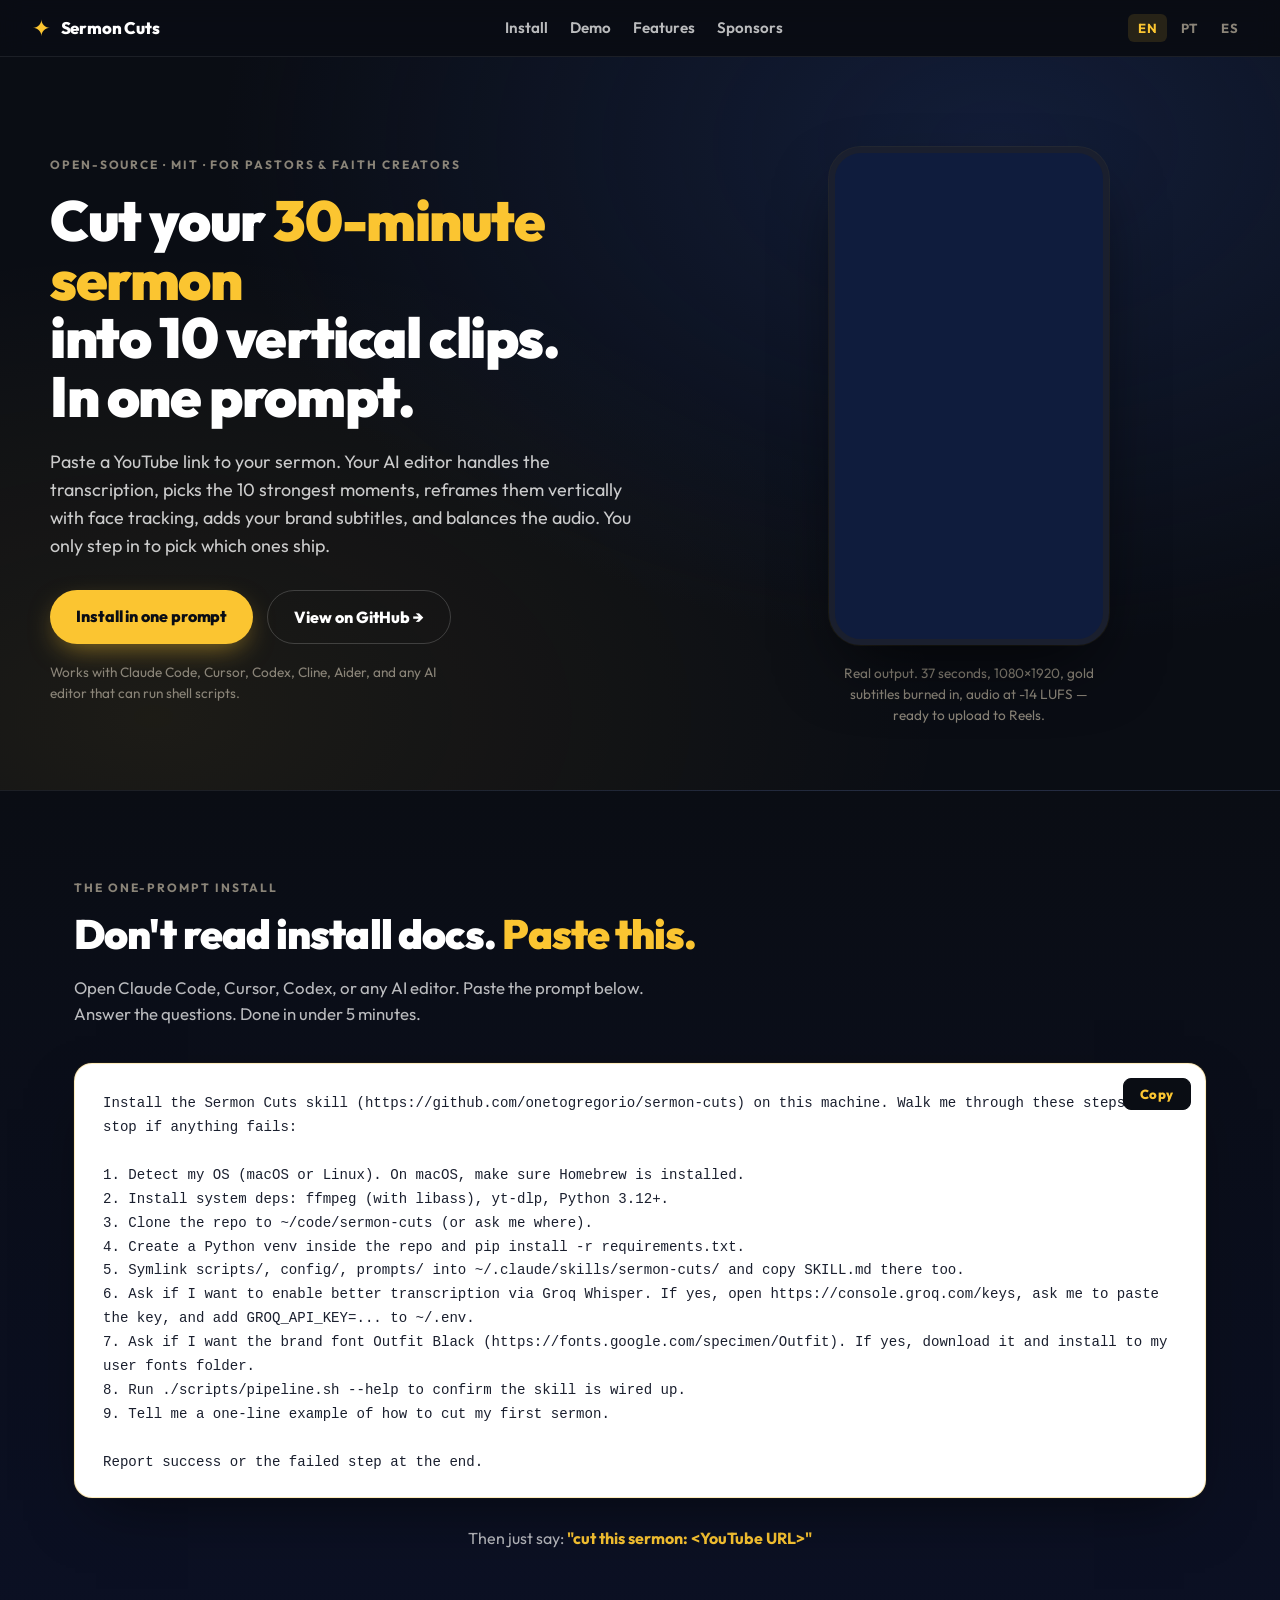
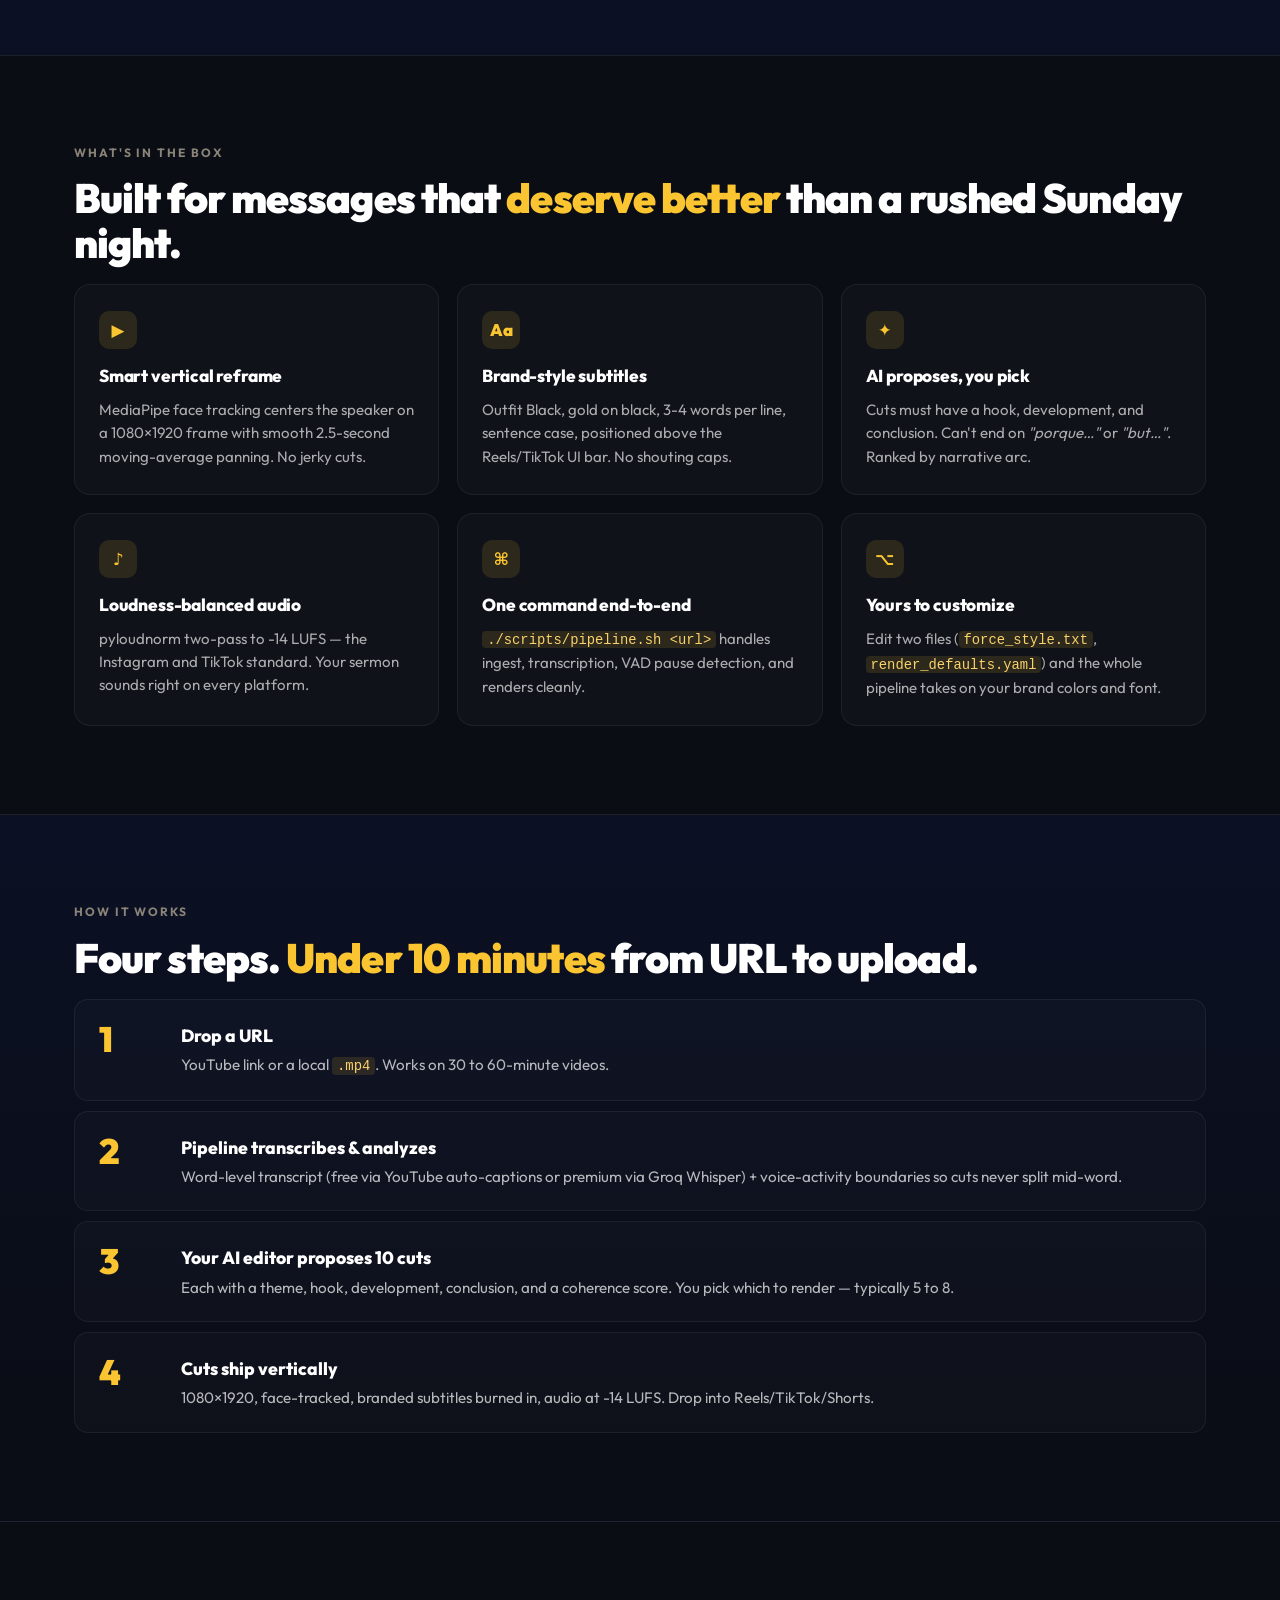
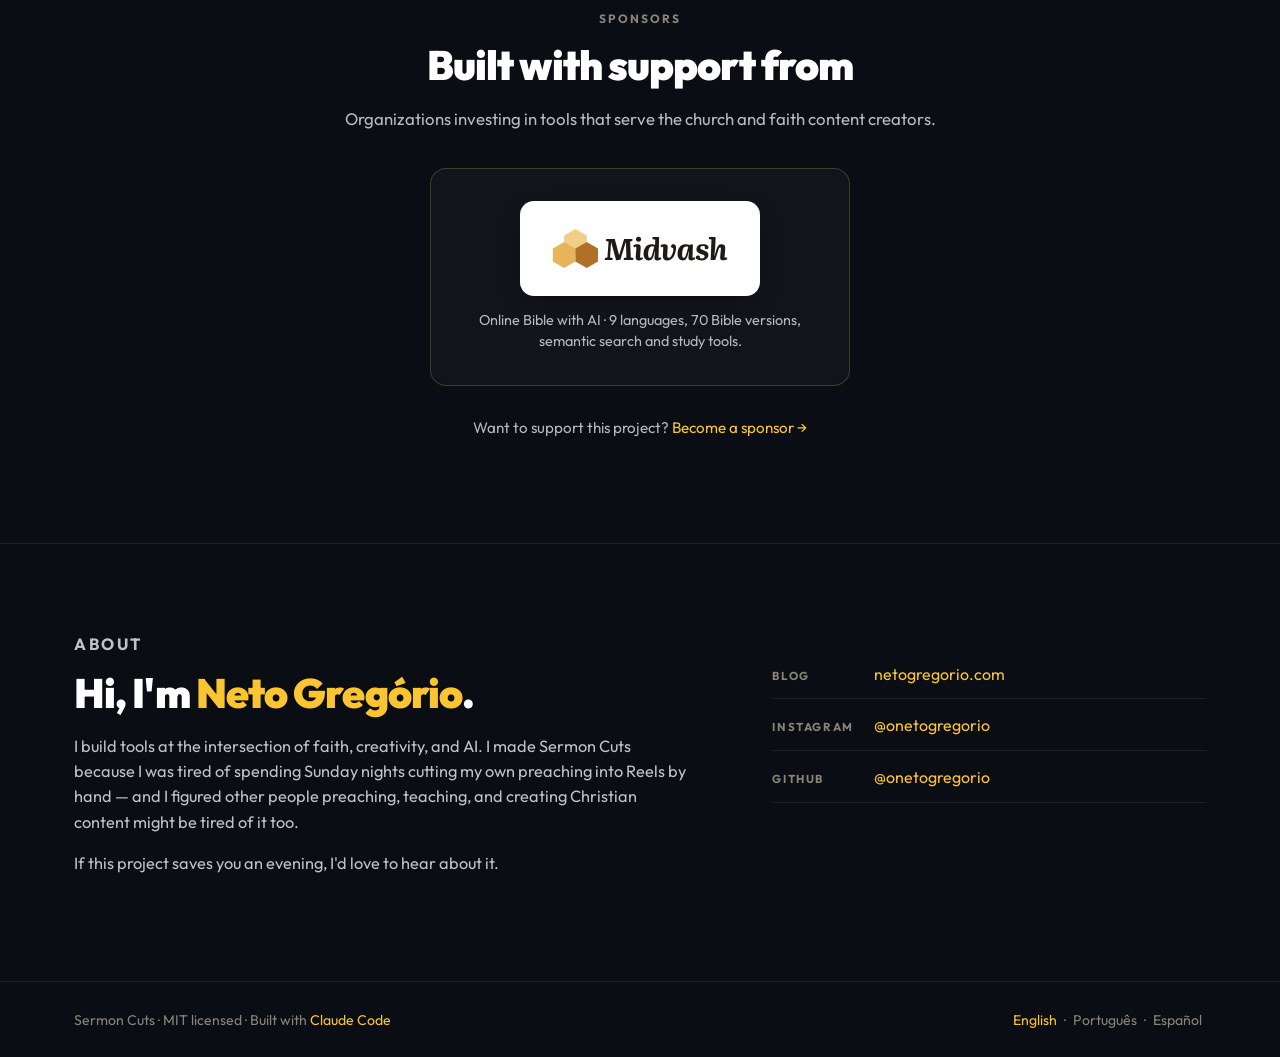
==== site/index.html @ 1bb6bf43 "style(landing): remove GitHub button from header, white prompt card - Drop the ★ GitHub pill from th" ====
<!doctype html>
<html lang="en">
<head>
  <meta charset="utf-8" />
  <meta name="viewport" content="width=device-width, initial-scale=1" />
  <title>Sermon Cuts — turn long preaching videos into vertical clips, automatically</title>
  <meta name="description" content="Open-source AI skill for Claude Code, Cursor, and other AI editors. Paste a sermon URL, get publish-ready vertical clips with face tracking, branded subtitles, and balanced audio." />
  <meta property="og:title" content="Sermon Cuts" />
  <meta property="og:description" content="Turn long sermons into vertical Reels/Shorts/TikToks in minutes. Open-source. Built for pastors and faith content creators." />
  <meta property="og:type" content="website" />
  <meta property="og:url" content="https://onetogregorio.github.io/sermon-cuts/" />
  <link rel="preconnect" href="https://fonts.googleapis.com" />
  <link rel="preconnect" href="https://fonts.gstatic.com" crossorigin />
  <link href="https://fonts.googleapis.com/css2?family=Outfit:wght@400;600;800;900&display=swap" rel="stylesheet" />
  <link rel="stylesheet" href="./style.css" />
</head>
<body>
  <header class="site-header">
    <a href="./" class="logo">
      <span class="logo-mark">✦</span>
      <span class="logo-text">Sermon Cuts</span>
    </a>
    <nav class="nav">
      <a href="#install">Install</a>
      <a href="#demo">Demo</a>
      <a href="#features">Features</a>
      <a href="#sponsors">Sponsors</a>
    </nav>
    <div class="lang-switch">
      <a href="./" class="active">EN</a>
      <a href="./pt/">PT</a>
      <a href="./es/">ES</a>
    </div>
  </header>

  <main>
    <section class="hero">
      <div class="hero-grid">
        <div class="hero-copy">
          <p class="kicker">Open-source · MIT · For pastors &amp; faith creators</p>
          <h1>
            Cut your <span class="gold">30-minute sermon</span><br />
            into 10 vertical clips.<br />
            In one prompt.
          </h1>
          <p class="lede">
            Paste a YouTube link to your sermon. Your AI editor handles the
            transcription, picks the 10 strongest moments, reframes them
            vertically with face tracking, adds your brand subtitles, and
            balances the audio. You only step in to pick which ones ship.
          </p>
          <div class="cta-row">
            <a href="#install" class="btn btn-primary">Install in one prompt</a>
            <a href="https://github.com/onetogregorio/sermon-cuts" class="btn btn-ghost">View on GitHub →</a>
          </div>
          <p class="micro">
            Works with Claude Code, Cursor, Codex, Cline, Aider, and any AI
            editor that can run shell scripts.
          </p>
        </div>
        <div class="hero-demo">
          <div class="phone-frame">
            <video autoplay muted loop playsinline preload="metadata" poster="">
              <source src="./assets/demo.mp4" type="video/mp4" />
            </video>
          </div>
          <p class="demo-caption">
            Real output. 37 seconds, 1080×1920, gold subtitles burned in,
            audio at -14 LUFS — ready to upload to Reels.
          </p>
        </div>
      </div>
    </section>

    <section id="install" class="install">
      <div class="container">
        <p class="kicker">The one-prompt install</p>
        <h2>Don't read install docs. <span class="gold">Paste this.</span></h2>
        <p class="section-lede">
          Open Claude Code, Cursor, Codex, or any AI editor. Paste the prompt
          below. Answer the questions. Done in under 5 minutes.
        </p>
        <div class="code-card">
          <button class="copy-btn" data-copy="install-prompt">Copy</button>
          <pre id="install-prompt">Install the Sermon Cuts skill (https://github.com/onetogregorio/sermon-cuts) on this machine. Walk me through these steps and stop if anything fails:

1. Detect my OS (macOS or Linux). On macOS, make sure Homebrew is installed.
2. Install system deps: ffmpeg (with libass), yt-dlp, Python 3.12+.
3. Clone the repo to ~/code/sermon-cuts (or ask me where).
4. Create a Python venv inside the repo and pip install -r requirements.txt.
5. Symlink scripts/, config/, prompts/ into ~/.claude/skills/sermon-cuts/ and copy SKILL.md there too.
6. Ask if I want to enable better transcription via Groq Whisper. If yes, open https://console.groq.com/keys, ask me to paste the key, and add GROQ_API_KEY=... to ~/.env.
7. Ask if I want the brand font Outfit Black (https://fonts.google.com/specimen/Outfit). If yes, download it and install to my user fonts folder.
8. Run ./scripts/pipeline.sh --help to confirm the skill is wired up.
9. Tell me a one-line example of how to cut my first sermon.

Report success or the failed step at the end.</pre>
        </div>
        <p class="after-prompt">
          Then just say: <em>"cut this sermon: &lt;YouTube URL&gt;"</em>
        </p>
      </div>
    </section>

    <section id="features" class="features">
      <div class="container">
        <p class="kicker">What's in the box</p>
        <h2>Built for messages that <span class="gold">deserve better</span> than a rushed Sunday night.</h2>
        <div class="feature-grid">
          <article class="card">
            <div class="icon">▶</div>
            <h3>Smart vertical reframe</h3>
            <p>MediaPipe face tracking centers the speaker on a 1080×1920 frame
              with smooth 2.5-second moving-average panning. No jerky cuts.</p>
          </article>
          <article class="card">
            <div class="icon">Aa</div>
            <h3>Brand-style subtitles</h3>
            <p>Outfit Black, gold on black, 3-4 words per line, sentence case,
              positioned above the Reels/TikTok UI bar. No shouting caps.</p>
          </article>
          <article class="card">
            <div class="icon">✦</div>
            <h3>AI proposes, you pick</h3>
            <p>Cuts must have a hook, development, and conclusion. Can't end
              on <em>"porque…"</em> or <em>"but…"</em>. Ranked by narrative arc.</p>
          </article>
          <article class="card">
            <div class="icon">♪</div>
            <h3>Loudness-balanced audio</h3>
            <p>pyloudnorm two-pass to -14 LUFS — the Instagram and TikTok
              standard. Your sermon sounds right on every platform.</p>
          </article>
          <article class="card">
            <div class="icon">⌘</div>
            <h3>One command end-to-end</h3>
            <p><code>./scripts/pipeline.sh &lt;url&gt;</code> handles ingest,
              transcription, VAD pause detection, and renders cleanly.</p>
          </article>
          <article class="card">
            <div class="icon">⌥</div>
            <h3>Yours to customize</h3>
            <p>Edit two files (<code>force_style.txt</code>, <code>render_defaults.yaml</code>)
              and the whole pipeline takes on your brand colors and font.</p>
          </article>
        </div>
      </div>
    </section>

    <section id="demo" class="how">
      <div class="container">
        <p class="kicker">How it works</p>
        <h2>Four steps. <span class="gold">Under 10 minutes</span> from URL to upload.</h2>
        <ol class="steps">
          <li>
            <span class="step-n">1</span>
            <div>
              <h3>Drop a URL</h3>
              <p>YouTube link or a local <code>.mp4</code>. Works on 30 to 60-minute videos.</p>
            </div>
          </li>
          <li>
            <span class="step-n">2</span>
            <div>
              <h3>Pipeline transcribes &amp; analyzes</h3>
              <p>Word-level transcript (free via YouTube auto-captions or premium via Groq Whisper) + voice-activity boundaries so cuts never split mid-word.</p>
            </div>
          </li>
          <li>
            <span class="step-n">3</span>
            <div>
              <h3>Your AI editor proposes 10 cuts</h3>
              <p>Each with a theme, hook, development, conclusion, and a coherence score. You pick which to render — typically 5 to 8.</p>
            </div>
          </li>
          <li>
            <span class="step-n">4</span>
            <div>
              <h3>Cuts ship vertically</h3>
              <p>1080×1920, face-tracked, branded subtitles burned in, audio at -14 LUFS. Drop into Reels/TikTok/Shorts.</p>
            </div>
          </li>
        </ol>
      </div>
    </section>

    <section id="sponsors" class="sponsors">
      <div class="container">
        <p class="kicker">Sponsors</p>
        <h2>Built with support from</h2>
        <p class="section-lede">
          Organizations investing in tools that serve the church and faith
          content creators.
        </p>
        <div class="sponsor-grid sponsor-grid--solo">
          <a href="https://midvash.com" target="_blank" rel="noopener" class="sponsor-card" data-sponsor="midvash">
            <img src="./assets/midvash-logo.svg" alt="Midvash" class="sponsor-logo-img" />
            <div class="sponsor-name">Midvash</div>
            <p>Online Bible with AI · 9 languages, 70 Bible versions, semantic search and study tools.</p>
          </a>
        </div>
        <p class="sponsor-cta">
          Want to support this project?
          <a href="https://github.com/sponsors/onetogregorio">Become a sponsor →</a>
        </p>
      </div>
    </section>

    <section class="about">
      <div class="container about-grid">
        <div>
          <p class="kicker">About</p>
          <h2>Hi, I'm <span class="gold">Neto Gregório</span>.</h2>
          <p>
            I build tools at the intersection of faith, creativity, and AI.
            I made Sermon Cuts because I was tired of spending Sunday nights
            cutting my own preaching into Reels by hand — and I figured other
            people preaching, teaching, and creating Christian content might
            be tired of it too.
          </p>
          <p>
            If this project saves you an evening, I'd love to hear about it.
          </p>
        </div>
        <ul class="about-links">
          <li><span>Blog</span> <a href="https://netogregorio.com">netogregorio.com</a></li>
          <li><span>Instagram</span> <a href="https://instagram.com/onetogregorio">@onetogregorio</a></li>
          <li><span>GitHub</span> <a href="https://github.com/onetogregorio">@onetogregorio</a></li>
        </ul>
      </div>
    </section>
  </main>

  <footer class="site-footer">
    <div class="container footer-grid">
      <p>
        Sermon Cuts · MIT licensed · Built with
        <a href="https://claude.com/claude-code">Claude Code</a>
      </p>
      <p class="lang-foot">
        <a href="./" class="active">English</a> ·
        <a href="./pt/">Português</a> ·
        <a href="./es/">Español</a>
      </p>
    </div>
  </footer>

  <script>
    document.querySelectorAll('.copy-btn').forEach((btn) => {
      btn.addEventListener('click', async () => {
        const target = document.getElementById(btn.dataset.copy);
        if (!target) return;
        await navigator.clipboard.writeText(target.innerText);
        const old = btn.innerText;
        btn.innerText = 'Copied ✓';
        setTimeout(() => (btn.innerText = old), 1500);
      });
    });
  </script>
</body>
</html>
---- site/style.css ----
/* ───────────────────────────────────────────────────────────────────
   Sermon Cuts — landing styles
   Palette: navy #192a56 · gold #fbc531 · pure black #000
   ─────────────────────────────────────────────────────────────────── */

:root {
  --navy: #192a56;
  --navy-deep: #0f1c3d;
  --gold: #fbc531;
  --gold-soft: #fad26b;
  --ink: #0a0d14;
  --paper: #ffffff;
  --paper-dim: #f3f1ea;
  --muted: #8a8478;
  --hair: rgba(255, 255, 255, 0.08);
  --max: 1180px;
}

* {
  box-sizing: border-box;
}

html {
  scroll-behavior: smooth;
}

body {
  margin: 0;
  font-family: 'Outfit', system-ui, -apple-system, 'Helvetica Neue', sans-serif;
  font-weight: 400;
  color: var(--paper);
  background: var(--ink);
  line-height: 1.55;
  -webkit-font-smoothing: antialiased;
  text-rendering: optimizeLegibility;
}

a {
  color: var(--gold);
  text-decoration: none;
  transition: opacity 0.15s ease;
}

a:hover {
  opacity: 0.78;
}

code {
  font-family: 'SF Mono', ui-monospace, 'Cascadia Code', Menlo, monospace;
  font-size: 0.92em;
  background: rgba(251, 197, 49, 0.12);
  color: var(--gold-soft);
  padding: 0.05em 0.35em;
  border-radius: 4px;
}

.container {
  max-width: var(--max);
  margin: 0 auto;
  padding: 0 24px;
}

/* ─── header ───────────────────────────────────────────────── */
.site-header {
  position: sticky;
  top: 0;
  z-index: 50;
  display: flex;
  align-items: center;
  justify-content: space-between;
  gap: 16px;
  padding: 14px 32px;
  background: rgba(10, 13, 20, 0.85);
  backdrop-filter: blur(12px);
  -webkit-backdrop-filter: blur(12px);
  border-bottom: 1px solid var(--hair);
}

.logo {
  display: flex;
  align-items: center;
  gap: 10px;
  color: var(--paper);
  font-weight: 800;
  font-size: 1.05rem;
  letter-spacing: -0.01em;
}

.logo-mark {
  color: var(--gold);
  font-size: 1.4rem;
  line-height: 1;
}

.nav {
  display: flex;
  gap: 22px;
  font-size: 0.95rem;
  font-weight: 600;
}

.nav a {
  color: rgba(255, 255, 255, 0.72);
}

.nav a:hover {
  color: var(--gold);
  opacity: 1;
}

.lang-switch {
  display: flex;
  gap: 4px;
  font-size: 0.82rem;
  font-weight: 700;
  letter-spacing: 0.02em;
}

.lang-switch a {
  padding: 4px 10px;
  border-radius: 6px;
  color: var(--muted);
}

.lang-switch a.active {
  background: rgba(251, 197, 49, 0.12);
  color: var(--gold);
}

@media (max-width: 800px) {
  .site-header {
    padding: 12px 18px;
    flex-wrap: wrap;
    gap: 10px;
  }
  .nav {
    order: 3;
    width: 100%;
    justify-content: space-around;
    gap: 8px;
    font-size: 0.85rem;
  }
}

/* ─── hero ─────────────────────────────────────────────────── */
.hero {
  padding: 90px 24px 64px;
  background:
    radial-gradient(ellipse at 78% 12%, rgba(25, 42, 86, 0.55), transparent 55%),
    radial-gradient(ellipse at 12% 90%, rgba(251, 197, 49, 0.08), transparent 50%),
    var(--ink);
  border-bottom: 1px solid var(--hair);
}

.hero-grid {
  max-width: var(--max);
  margin: 0 auto;
  display: grid;
  grid-template-columns: 1.15fr 1fr;
  gap: 56px;
  align-items: center;
}

.hero-copy h1 {
  font-family: 'Outfit', sans-serif;
  font-weight: 900;
  font-size: clamp(2.2rem, 4.4vw, 3.6rem);
  line-height: 1.04;
  letter-spacing: -0.025em;
  margin: 18px 0 22px;
}

.gold {
  color: var(--gold);
}

.kicker {
  text-transform: uppercase;
  letter-spacing: 0.16em;
  font-size: 0.75rem;
  font-weight: 700;
  color: var(--muted);
  margin: 0;
}

.lede {
  font-size: 1.12rem;
  color: rgba(255, 255, 255, 0.78);
  margin: 0 0 30px;
  max-width: 52ch;
}

.cta-row {
  display: flex;
  gap: 14px;
  flex-wrap: wrap;
  margin-bottom: 18px;
}

.btn {
  display: inline-block;
  padding: 14px 26px;
  border-radius: 999px;
  font-weight: 800;
  font-size: 1rem;
  letter-spacing: -0.005em;
  transition: transform 0.12s ease, box-shadow 0.18s ease, background 0.15s ease;
}

.btn-primary {
  background: var(--gold);
  color: var(--ink);
  box-shadow: 0 10px 28px -8px rgba(251, 197, 49, 0.55);
}

.btn-primary:hover {
  transform: translateY(-1px);
  opacity: 1;
  box-shadow: 0 14px 36px -10px rgba(251, 197, 49, 0.7);
}

.btn-ghost {
  color: var(--paper);
  border: 1px solid rgba(255, 255, 255, 0.18);
}

.btn-ghost:hover {
  border-color: rgba(251, 197, 49, 0.5);
  color: var(--gold);
  opacity: 1;
}

.micro {
  font-size: 0.85rem;
  color: var(--muted);
  margin-top: 12px;
  max-width: 46ch;
}

/* ─── demo phone frame ─────────────────────────────────────── */
.hero-demo {
  display: flex;
  flex-direction: column;
  align-items: center;
  gap: 18px;
}

.phone-frame {
  width: 100%;
  max-width: 280px;
  aspect-ratio: 9 / 16;
  background: var(--navy-deep);
  border-radius: 32px;
  border: 6px solid #1a1f2e;
  padding: 4px;
  box-shadow:
    0 30px 70px -20px rgba(0, 0, 0, 0.7),
    0 0 0 1px rgba(251, 197, 49, 0.08);
  overflow: hidden;
  position: relative;
}

.phone-frame video {
  width: 100%;
  height: 100%;
  object-fit: cover;
  border-radius: 24px;
  display: block;
}

.demo-caption {
  font-size: 0.85rem;
  color: var(--muted);
  text-align: center;
  max-width: 30ch;
  margin: 0;
}

@media (max-width: 820px) {
  .hero {
    padding: 56px 20px 48px;
  }
  .hero-grid {
    grid-template-columns: 1fr;
    gap: 40px;
  }
  .hero-demo {
    order: -1;
  }
}

/* ─── sections (generic) ───────────────────────────────────── */
section {
  padding: 88px 0;
  border-bottom: 1px solid var(--hair);
}

section h2 {
  font-weight: 900;
  font-size: clamp(1.7rem, 3.2vw, 2.6rem);
  letter-spacing: -0.022em;
  line-height: 1.1;
  margin: 14px 0 18px;
}

.section-lede {
  font-size: 1.05rem;
  color: rgba(255, 255, 255, 0.72);
  max-width: 54ch;
  margin: 0 0 36px;
}

/* ─── install section ──────────────────────────────────────── */
.install {
  background: linear-gradient(180deg, var(--ink) 0%, #0b1024 100%);
}

.code-card {
  position: relative;
  background: #ffffff;
  border: 1px solid rgba(251, 197, 49, 0.32);
  border-radius: 18px;
  padding: 28px 28px 22px;
  margin-top: 18px;
  box-shadow:
    0 24px 60px -22px rgba(0, 0, 0, 0.55),
    0 0 0 1px rgba(251, 197, 49, 0.06);
}

.code-card pre {
  margin: 0;
  font-family: 'SF Mono', ui-monospace, 'Cascadia Code', Menlo, monospace;
  font-size: 0.88rem;
  line-height: 1.7;
  color: #1a1f2e;
  white-space: pre-wrap;
  word-break: break-word;
}

/* Inline links inside the prompt (URLs) stay readable on white. */
.code-card pre a {
  color: #5b3a05;
}

.copy-btn {
  position: absolute;
  top: 14px;
  right: 14px;
  background: var(--ink);
  color: var(--gold);
  border: 1px solid var(--ink);
  padding: 7px 16px;
  font-family: 'Outfit', sans-serif;
  font-weight: 800;
  font-size: 0.82rem;
  letter-spacing: 0.04em;
  border-radius: 8px;
  cursor: pointer;
  transition: background 0.15s ease, transform 0.12s ease;
}

.copy-btn:hover {
  background: #1a2138;
  transform: translateY(-1px);
}

.after-prompt {
  text-align: center;
  margin-top: 28px;
  color: rgba(255, 255, 255, 0.7);
}

.after-prompt em {
  color: var(--gold);
  font-style: normal;
  font-weight: 700;
}

/* ─── features grid ────────────────────────────────────────── */
.feature-grid {
  display: grid;
  grid-template-columns: repeat(3, 1fr);
  gap: 18px;
  margin-top: 12px;
}

.card {
  background: rgba(255, 255, 255, 0.025);
  border: 1px solid rgba(255, 255, 255, 0.06);
  border-radius: 16px;
  padding: 26px 24px;
  transition: border-color 0.2s ease, transform 0.2s ease;
}

.card:hover {
  border-color: rgba(251, 197, 49, 0.25);
  transform: translateY(-2px);
}

.card .icon {
  width: 38px;
  height: 38px;
  border-radius: 10px;
  background: rgba(251, 197, 49, 0.12);
  color: var(--gold);
  font-weight: 900;
  font-size: 1.05rem;
  display: grid;
  place-items: center;
  margin-bottom: 14px;
}

.card h3 {
  font-weight: 800;
  font-size: 1.08rem;
  margin: 0 0 8px;
  letter-spacing: -0.01em;
}

.card p {
  font-size: 0.94rem;
  color: rgba(255, 255, 255, 0.65);
  margin: 0;
  line-height: 1.55;
}

@media (max-width: 900px) {
  .feature-grid {
    grid-template-columns: repeat(2, 1fr);
  }
}

@media (max-width: 600px) {
  .feature-grid {
    grid-template-columns: 1fr;
  }
}

/* ─── how-it-works steps ───────────────────────────────────── */
.how {
  background: linear-gradient(180deg, #0b1024 0%, var(--ink) 100%);
}

.steps {
  list-style: none;
  padding: 0;
  margin: 0;
  display: grid;
  gap: 10px;
}

.steps li {
  display: grid;
  grid-template-columns: 60px 1fr;
  gap: 22px;
  padding: 22px 24px;
  background: rgba(255, 255, 255, 0.02);
  border: 1px solid rgba(255, 255, 255, 0.06);
  border-radius: 14px;
  align-items: start;
}

.step-n {
  font-family: 'Outfit', sans-serif;
  font-weight: 900;
  font-size: 2.2rem;
  color: var(--gold);
  line-height: 1;
}

.steps h3 {
  margin: 0 0 4px;
  font-weight: 800;
  font-size: 1.1rem;
}

.steps p {
  margin: 0;
  color: rgba(255, 255, 255, 0.7);
  font-size: 0.95rem;
}

/* ─── sponsors ─────────────────────────────────────────────── */
.sponsors {
  text-align: center;
}

.sponsors .section-lede {
  margin-left: auto;
  margin-right: auto;
}

.sponsor-grid {
  display: grid;
  grid-template-columns: repeat(2, 1fr);
  gap: 18px;
  max-width: 720px;
  margin: 0 auto 30px;
}

/* Single-sponsor layout: center one card without stretching it full-width. */
.sponsor-grid--solo {
  grid-template-columns: minmax(0, 420px);
  justify-content: center;
}

.sponsor-card {
  display: flex;
  flex-direction: column;
  align-items: center;
  gap: 14px;
  background: rgba(255, 255, 255, 0.03);
  border: 1px solid rgba(251, 197, 49, 0.22);
  border-radius: 16px;
  padding: 32px 24px;
  color: var(--paper);
  transition: border-color 0.18s ease, background 0.18s ease, transform 0.18s ease;
}

.sponsor-card:hover {
  border-color: rgba(251, 197, 49, 0.55);
  background: rgba(251, 197, 49, 0.04);
  transform: translateY(-2px);
  opacity: 1;
}

.sponsor-card.sponsor-placeholder {
  border-style: dashed;
}

.sponsor-logo-img {
  width: 100%;
  max-width: 240px;
  height: auto;
  display: block;
  border-radius: 14px;
  background: var(--paper);
  padding: 18px 22px;
  box-shadow: 0 8px 22px -8px rgba(0, 0, 0, 0.5);
}

/* When the sponsor card uses the wide brand mark, the logo already
   contains the name — hide the duplicate text label. */
.sponsor-card .sponsor-logo-img + .sponsor-name {
  display: none;
}

.sponsor-logo {
  font-weight: 900;
  font-size: 1.6rem;
  letter-spacing: -0.015em;
  color: var(--gold);
  margin-bottom: 8px;
}

.sponsor-card p {
  font-size: 0.9rem;
  color: rgba(255, 255, 255, 0.7);
  margin: 0;
  text-align: center;
  max-width: 36ch;
  line-height: 1.5;
}

.sponsor-card.sponsor-placeholder p {
  color: var(--muted);
}

.sponsor-cta {
  font-size: 0.95rem;
  color: rgba(255, 255, 255, 0.7);
}

@media (max-width: 600px) {
  .sponsor-grid {
    grid-template-columns: 1fr;
  }
}

/* ─── about ────────────────────────────────────────────────── */
.about-grid {
  display: grid;
  grid-template-columns: 1.5fr 1fr;
  gap: 48px;
  align-items: start;
}

.about p {
  color: rgba(255, 255, 255, 0.75);
  font-size: 1.02rem;
  max-width: 56ch;
}

.about-links {
  list-style: none;
  padding: 0;
  margin: 30px 0 0;
  display: grid;
  gap: 14px;
}

.about-links li {
  display: grid;
  grid-template-columns: 90px 1fr;
  gap: 12px;
  align-items: baseline;
  padding-bottom: 12px;
  border-bottom: 1px solid var(--hair);
}

.about-links span {
  text-transform: uppercase;
  letter-spacing: 0.14em;
  font-size: 0.72rem;
  font-weight: 700;
  color: var(--muted);
}

@media (max-width: 720px) {
  .about-grid {
    grid-template-columns: 1fr;
    gap: 24px;
  }
}

/* ─── footer ───────────────────────────────────────────────── */
.site-footer {
  padding: 28px 0;
  background: var(--ink);
  font-size: 0.88rem;
  color: var(--muted);
}

.footer-grid {
  display: flex;
  justify-content: space-between;
  flex-wrap: wrap;
  gap: 12px;
}

.lang-foot a {
  color: var(--muted);
  margin: 0 4px;
}

.lang-foot a.active {
  color: var(--gold);
}

.site-footer p {
  margin: 0;
}
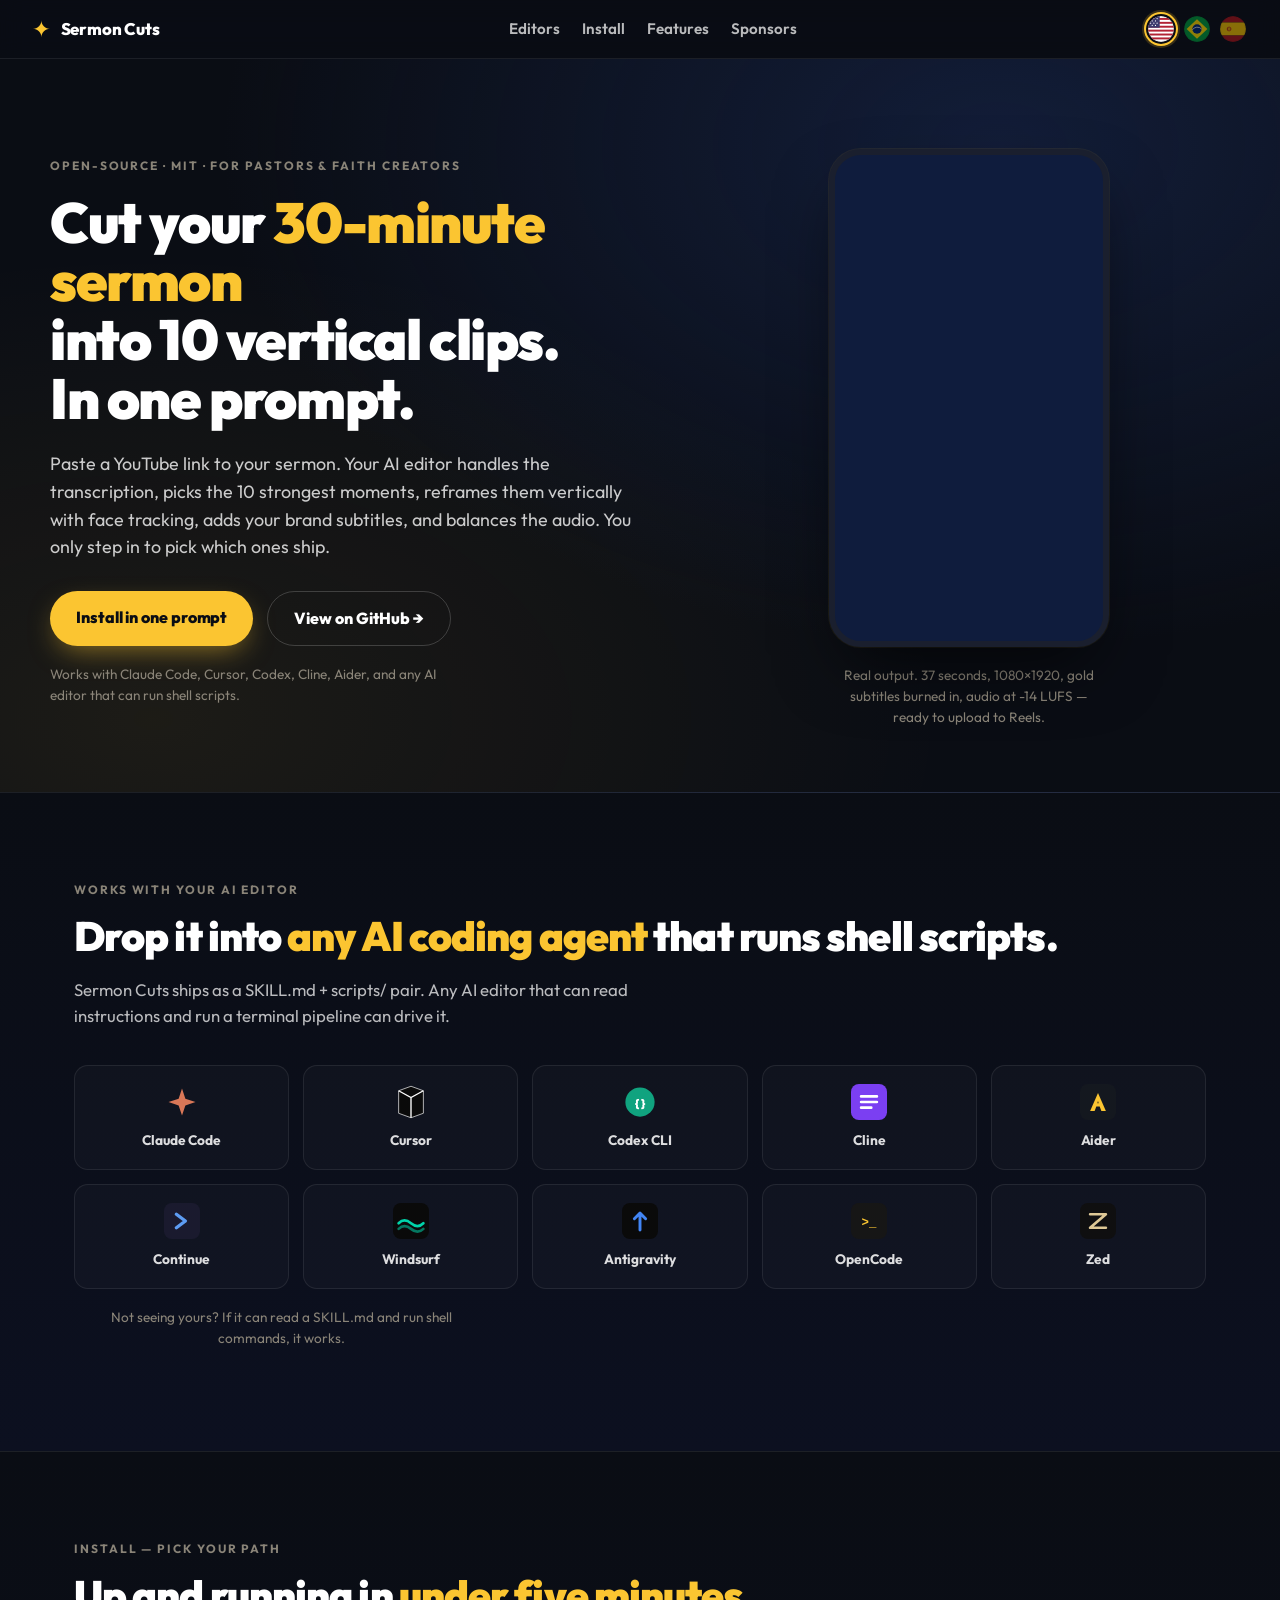
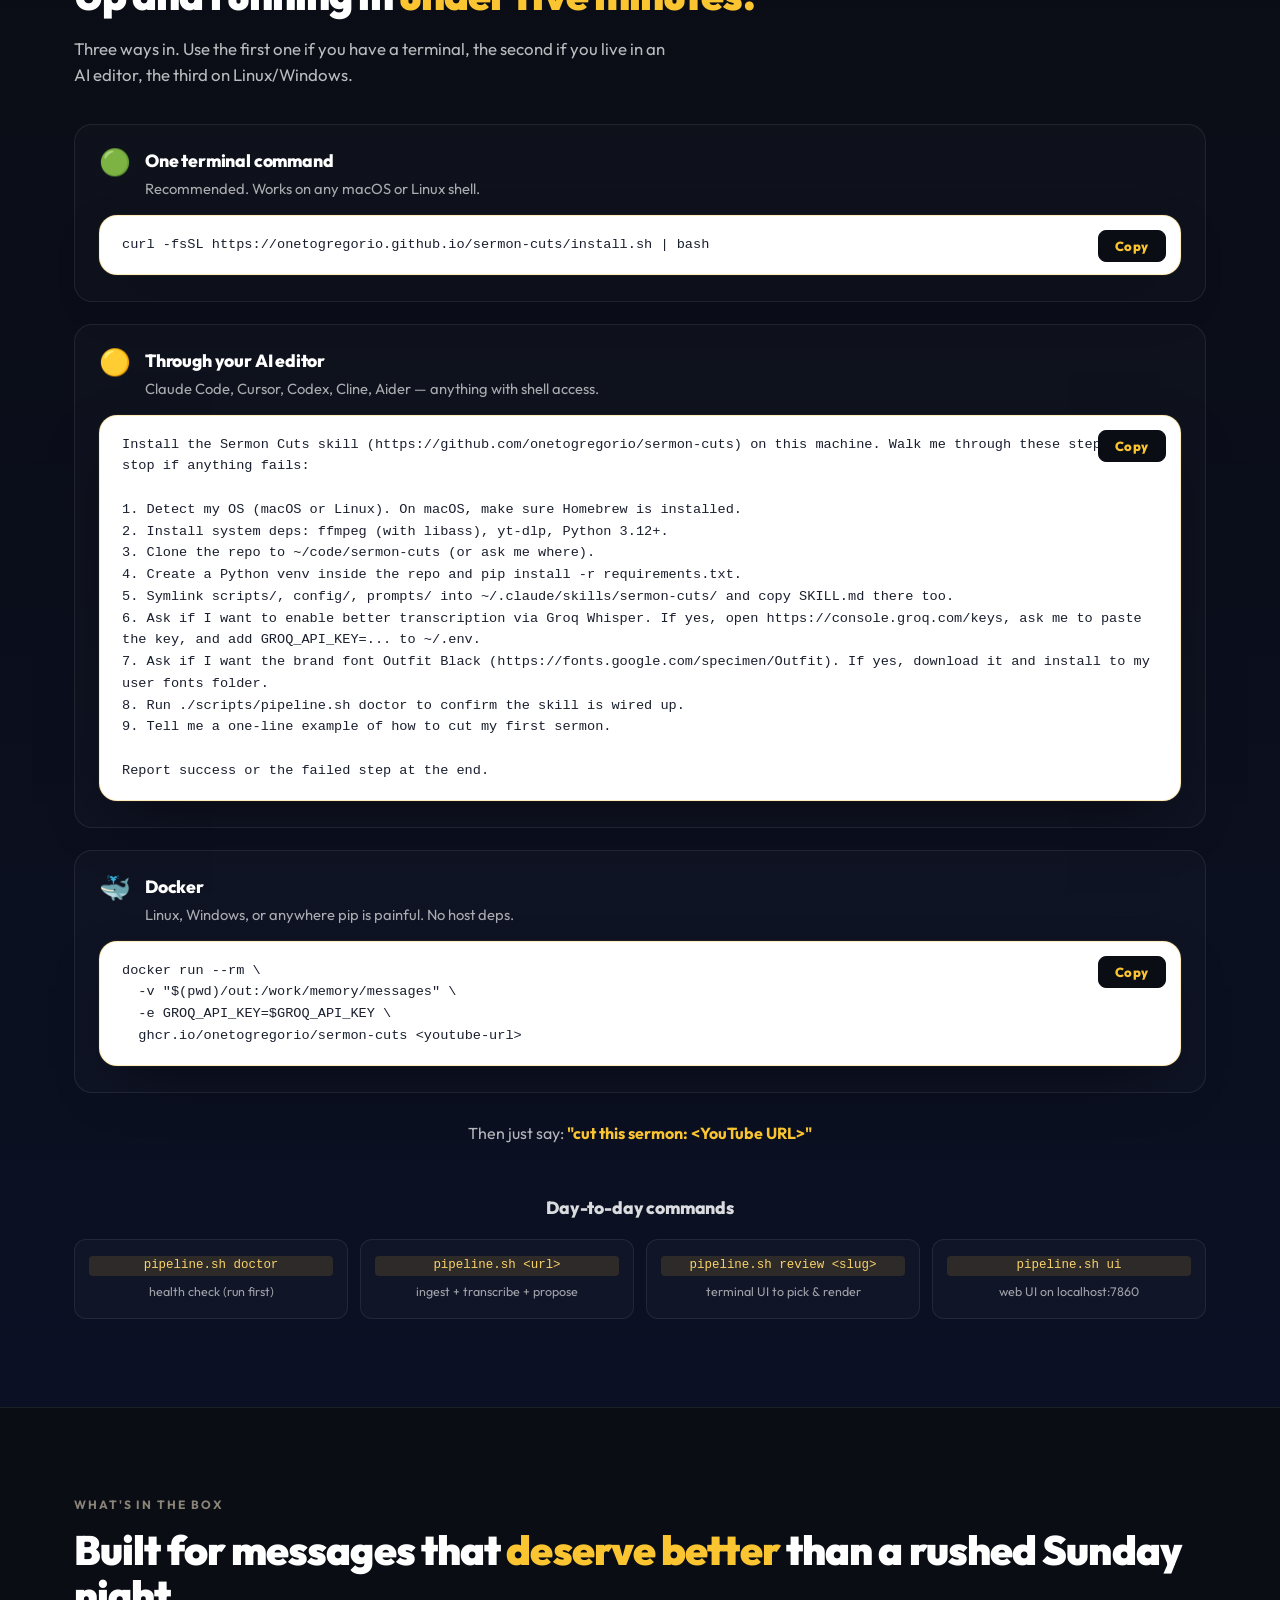
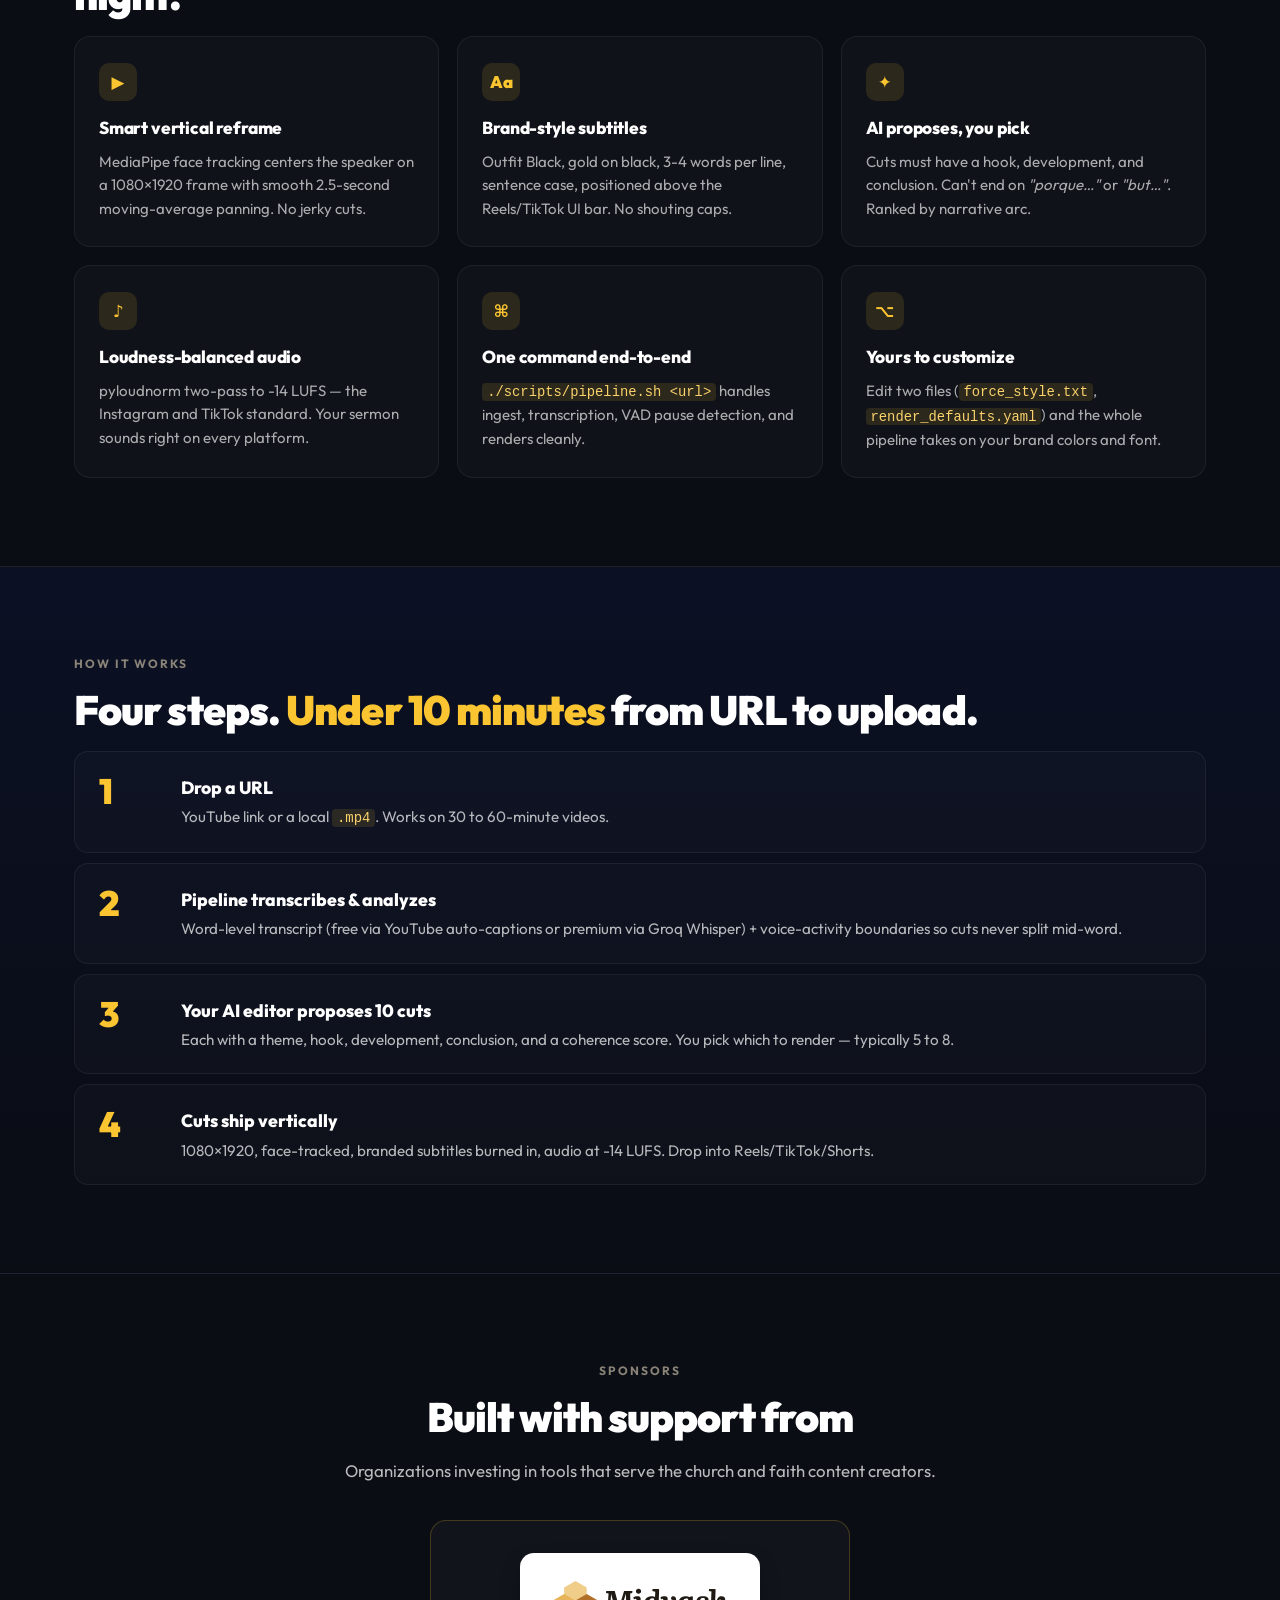
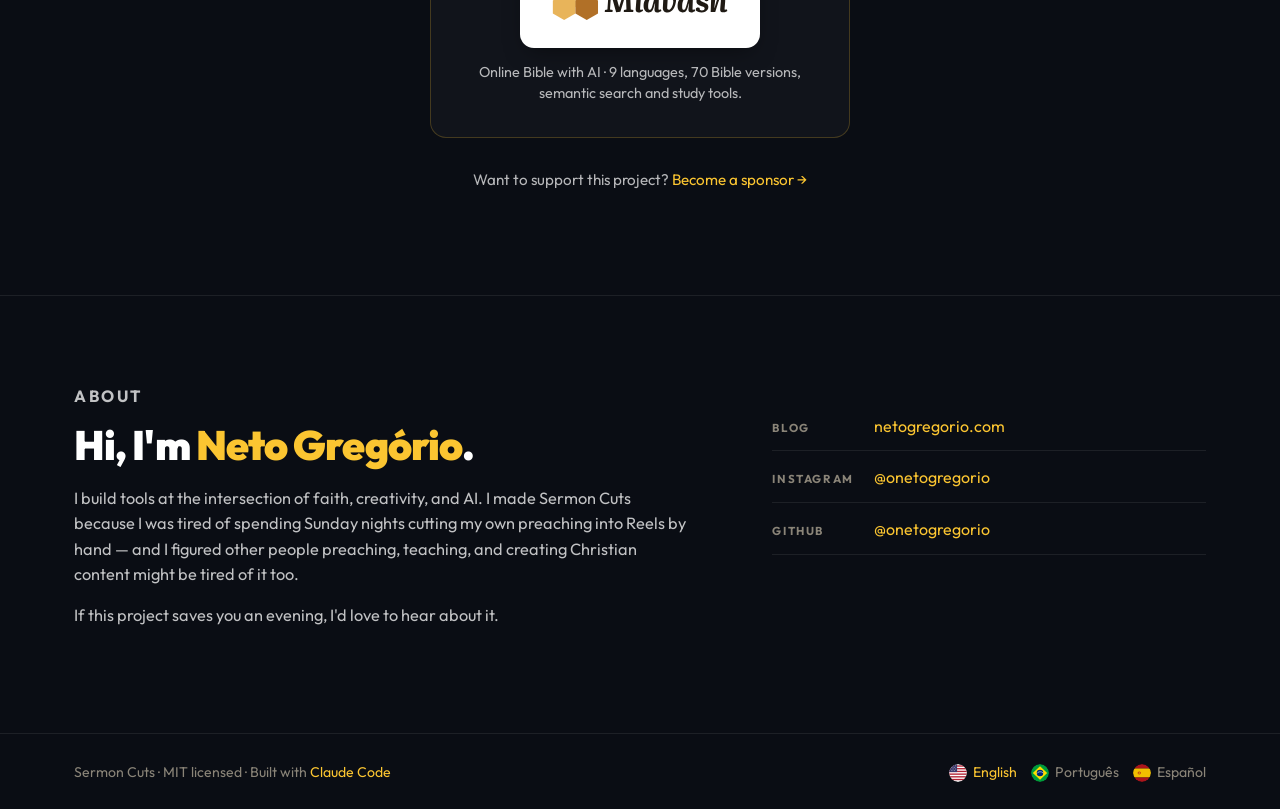
==== commit f6cd089e: "feat(landing+readme): round flags, editor logos, three install paths Visual + content refresh of the" ====
--- a/site/index.html
+++ b/site/index.html
@@ -21,15 +21,15 @@
       <span class="logo-text">Sermon Cuts</span>
     </a>
     <nav class="nav">
+      <a href="#editors">Editors</a>
       <a href="#install">Install</a>
-      <a href="#demo">Demo</a>
       <a href="#features">Features</a>
       <a href="#sponsors">Sponsors</a>
     </nav>
     <div class="lang-switch">
-      <a href="./" class="active">EN</a>
-      <a href="./pt/">PT</a>
-      <a href="./es/">ES</a>
+      <a href="./" class="active" title="English"><img src="./assets/flags/us.svg" alt="English" /></a>
+      <a href="./pt/" title="Português"><img src="./assets/flags/br.svg" alt="Português" /></a>
+      <a href="./es/" title="Español"><img src="./assets/flags/es.svg" alt="Español" /></a>
     </div>
   </header>
 
@@ -72,17 +72,97 @@
       </div>
     </section>
 
+    <section id="editors" class="editors-section">
+      <div class="container">
+        <p class="kicker">Works with your AI editor</p>
+        <h2>Drop it into <span class="gold">any AI coding agent</span> that runs shell scripts.</h2>
+        <p class="section-lede">
+          Sermon Cuts ships as a SKILL.md + scripts/ pair. Any AI editor
+          that can read instructions and run a terminal pipeline can drive it.
+        </p>
+        <div class="editors-grid">
+          <a class="editor-card" href="https://claude.com/claude-code" target="_blank" rel="noopener" title="Claude Code by Anthropic">
+            <svg viewBox="0 0 32 32" aria-hidden="true"><path d="M16 4 L19 13 L28 16 L19 19 L16 28 L13 19 L4 16 L13 13 Z" fill="#d97757"/></svg>
+            <span>Claude Code</span>
+          </a>
+          <a class="editor-card" href="https://cursor.com" target="_blank" rel="noopener" title="Cursor">
+            <svg viewBox="0 0 32 32" aria-hidden="true"><path d="M5 6 L16 2 L27 6 L27 26 L16 30 L5 26 Z" fill="#0a0a0a" stroke="#fff" stroke-width="0.6"/><path d="M5 6 L16 12 L27 6 M16 12 L16 30" stroke="#fff" stroke-width="1.2" fill="none"/></svg>
+            <span>Cursor</span>
+          </a>
+          <a class="editor-card" href="https://github.com/openai/codex" target="_blank" rel="noopener" title="OpenAI Codex CLI">
+            <svg viewBox="0 0 32 32" aria-hidden="true"><circle cx="16" cy="16" r="13" fill="#10a37f"/><text x="16" y="21" text-anchor="middle" font-family="Outfit,sans-serif" font-weight="900" font-size="11" fill="#fff">{ }</text></svg>
+            <span>Codex CLI</span>
+          </a>
+          <a class="editor-card" href="https://github.com/cline/cline" target="_blank" rel="noopener" title="Cline (VS Code extension)">
+            <svg viewBox="0 0 32 32" aria-hidden="true"><rect width="32" height="32" rx="7" fill="#7b3ff2"/><path d="M9 11 L23 11 M9 16 L23 16 M9 21 L18 21" stroke="#fff" stroke-width="2.4" stroke-linecap="round"/></svg>
+            <span>Cline</span>
+          </a>
+          <a class="editor-card" href="https://aider.chat" target="_blank" rel="noopener" title="Aider">
+            <svg viewBox="0 0 32 32" aria-hidden="true"><rect width="32" height="32" rx="7" fill="#14181f"/><path d="M16 8 L23 24 L19 24 L17.5 20 L14.5 20 L13 24 L9 24 Z M15.4 17 L16.6 17 L16 15.2 Z" fill="#fbc531"/></svg>
+            <span>Aider</span>
+          </a>
+          <a class="editor-card" href="https://continue.dev" target="_blank" rel="noopener" title="Continue">
+            <svg viewBox="0 0 32 32" aria-hidden="true"><rect width="32" height="32" rx="7" fill="#1a1a2e"/><path d="M11 10 L19 16 L11 22" stroke="#5d9cf2" stroke-width="3" fill="none" stroke-linecap="round" stroke-linejoin="round"/></svg>
+            <span>Continue</span>
+          </a>
+          <a class="editor-card" href="https://windsurf.com" target="_blank" rel="noopener" title="Windsurf">
+            <svg viewBox="0 0 32 32" aria-hidden="true"><rect width="32" height="32" rx="7" fill="#0a0a0a"/><path d="M5 18 Q10 13 16 18 T27 18" stroke="#00d4aa" stroke-width="2.4" fill="none" stroke-linecap="round"/><path d="M5 23 Q10 18 16 23 T27 23" stroke="#00d4aa" stroke-width="2.4" fill="none" stroke-linecap="round" opacity="0.55"/></svg>
+            <span>Windsurf</span>
+          </a>
+          <a class="editor-card" href="https://antigravity.google" target="_blank" rel="noopener" title="Antigravity by Google">
+            <svg viewBox="0 0 32 32" aria-hidden="true"><rect width="32" height="32" rx="7" fill="#0a0a0a"/><path d="M16 24 L16 9 M11 14 L16 9 L21 14" stroke="#4285f4" stroke-width="2.6" fill="none" stroke-linecap="round" stroke-linejoin="round"/></svg>
+            <span>Antigravity</span>
+          </a>
+          <a class="editor-card" href="https://opencode.ai" target="_blank" rel="noopener" title="OpenCode">
+            <svg viewBox="0 0 32 32" aria-hidden="true"><rect width="32" height="32" rx="7" fill="#161616"/><text x="16" y="20" text-anchor="middle" font-family="ui-monospace,monospace" font-weight="700" font-size="11" fill="#fbc531">&gt;_</text></svg>
+            <span>OpenCode</span>
+          </a>
+          <a class="editor-card" href="https://zed.dev" target="_blank" rel="noopener" title="Zed">
+            <svg viewBox="0 0 32 32" aria-hidden="true"><rect width="32" height="32" rx="7" fill="#0f0f10"/><path d="M9 10 L23 10 L9 22 L23 22" stroke="#dec896" stroke-width="2.4" fill="none" stroke-linecap="round" stroke-linejoin="round"/></svg>
+            <span>Zed</span>
+          </a>
+        </div>
+        <p class="micro" style="text-align:center;margin-top:18px">
+          Not seeing yours? If it can read a SKILL.md and run shell commands, it works.
+        </p>
+      </div>
+    </section>
+
     <section id="install" class="install">
       <div class="container">
-        <p class="kicker">The one-prompt install</p>
-        <h2>Don't read install docs. <span class="gold">Paste this.</span></h2>
+        <p class="kicker">Install — pick your path</p>
+        <h2>Up and running in <span class="gold">under five minutes.</span></h2>
         <p class="section-lede">
-          Open Claude Code, Cursor, Codex, or any AI editor. Paste the prompt
-          below. Answer the questions. Done in under 5 minutes.
-        </p>
-        <div class="code-card">
-          <button class="copy-btn" data-copy="install-prompt">Copy</button>
-          <pre id="install-prompt">Install the Sermon Cuts skill (https://github.com/onetogregorio/sermon-cuts) on this machine. Walk me through these steps and stop if anything fails:
+          Three ways in. Use the first one if you have a terminal, the
+          second if you live in an AI editor, the third on Linux/Windows.
+        </p>
+
+        <div class="install-paths">
+          <div class="install-card">
+            <div class="install-card-head">
+              <span class="install-icon">🟢</span>
+              <div>
+                <h3>One terminal command</h3>
+                <p>Recommended. Works on any macOS or Linux shell.</p>
+              </div>
+            </div>
+            <div class="code-card">
+              <button class="copy-btn" data-copy="install-curl">Copy</button>
+              <pre id="install-curl">curl -fsSL https://onetogregorio.github.io/sermon-cuts/install.sh | bash</pre>
+            </div>
+          </div>
+
+          <div class="install-card">
+            <div class="install-card-head">
+              <span class="install-icon">🟡</span>
+              <div>
+                <h3>Through your AI editor</h3>
+                <p>Claude Code, Cursor, Codex, Cline, Aider — anything with shell access.</p>
+              </div>
+            </div>
+            <div class="code-card">
+              <button class="copy-btn" data-copy="install-prompt">Copy</button>
+              <pre id="install-prompt">Install the Sermon Cuts skill (https://github.com/onetogregorio/sermon-cuts) on this machine. Walk me through these steps and stop if anything fails:
 
 1. Detect my OS (macOS or Linux). On macOS, make sure Homebrew is installed.
 2. Install system deps: ffmpeg (with libass), yt-dlp, Python 3.12+.
@@ -91,14 +171,42 @@
 5. Symlink scripts/, config/, prompts/ into ~/.claude/skills/sermon-cuts/ and copy SKILL.md there too.
 6. Ask if I want to enable better transcription via Groq Whisper. If yes, open https://console.groq.com/keys, ask me to paste the key, and add GROQ_API_KEY=... to ~/.env.
 7. Ask if I want the brand font Outfit Black (https://fonts.google.com/specimen/Outfit). If yes, download it and install to my user fonts folder.
-8. Run ./scripts/pipeline.sh --help to confirm the skill is wired up.
+8. Run ./scripts/pipeline.sh doctor to confirm the skill is wired up.
 9. Tell me a one-line example of how to cut my first sermon.
 
 Report success or the failed step at the end.</pre>
-        </div>
+            </div>
+          </div>
+
+          <div class="install-card">
+            <div class="install-card-head">
+              <span class="install-icon">🐳</span>
+              <div>
+                <h3>Docker</h3>
+                <p>Linux, Windows, or anywhere pip is painful. No host deps.</p>
+              </div>
+            </div>
+            <div class="code-card">
+              <button class="copy-btn" data-copy="install-docker">Copy</button>
+              <pre id="install-docker">docker run --rm \
+  -v "$(pwd)/out:/work/memory/messages" \
+  -e GROQ_API_KEY=$GROQ_API_KEY \
+  ghcr.io/onetogregorio/sermon-cuts &lt;youtube-url&gt;</pre>
+            </div>
+          </div>
+        </div>
+
         <p class="after-prompt">
           Then just say: <em>"cut this sermon: &lt;YouTube URL&gt;"</em>
         </p>
+
+        <h3 class="commands-title">Day-to-day commands</h3>
+        <div class="commands-grid">
+          <div><code>pipeline.sh doctor</code><p>health check (run first)</p></div>
+          <div><code>pipeline.sh &lt;url&gt;</code><p>ingest + transcribe + propose</p></div>
+          <div><code>pipeline.sh review &lt;slug&gt;</code><p>terminal UI to pick &amp; render</p></div>
+          <div><code>pipeline.sh ui</code><p>web UI on localhost:7860</p></div>
+        </div>
       </div>
     </section>
 
@@ -238,9 +346,9 @@
         <a href="https://claude.com/claude-code">Claude Code</a>
       </p>
       <p class="lang-foot">
-        <a href="./" class="active">English</a> ·
-        <a href="./pt/">Português</a> ·
-        <a href="./es/">Español</a>
+        <a href="./" class="active" title="English"><img src="./assets/flags/us.svg" alt="" /> English</a>
+        <a href="./pt/" title="Português"><img src="./assets/flags/br.svg" alt="" /> Português</a>
+        <a href="./es/" title="Español"><img src="./assets/flags/es.svg" alt="" /> Español</a>
       </p>
     </div>
   </footer>
--- a/site/style.css
+++ b/site/style.css
@@ -110,21 +110,37 @@
 
 .lang-switch {
   display: flex;
-  gap: 4px;
-  font-size: 0.82rem;
-  font-weight: 700;
-  letter-spacing: 0.02em;
+  gap: 6px;
+  align-items: center;
 }
 
 .lang-switch a {
-  padding: 4px 10px;
-  border-radius: 6px;
-  color: var(--muted);
+  display: inline-flex;
+  align-items: center;
+  justify-content: center;
+  width: 30px;
+  height: 30px;
+  border-radius: 999px;
+  padding: 0;
+  opacity: 0.55;
+  transition: opacity 0.15s ease, transform 0.15s ease, box-shadow 0.15s ease;
+}
+
+.lang-switch a:hover {
+  opacity: 1;
+  transform: translateY(-1px);
 }
 
 .lang-switch a.active {
-  background: rgba(251, 197, 49, 0.12);
-  color: var(--gold);
+  opacity: 1;
+  box-shadow: 0 0 0 2px var(--gold), 0 0 0 4px rgba(251, 197, 49, 0.18);
+}
+
+.lang-switch img {
+  width: 26px;
+  height: 26px;
+  display: block;
+  border-radius: 999px;
 }
 
 @media (max-width: 800px) {
@@ -310,6 +326,65 @@
   margin: 0 0 36px;
 }
 
+/* ─── editors compatibility section ───────────────────────── */
+.editors-section {
+  background: linear-gradient(180deg, var(--ink) 0%, #0c1020 100%);
+}
+
+.editors-grid {
+  display: grid;
+  grid-template-columns: repeat(5, 1fr);
+  gap: 14px;
+  margin-top: 18px;
+}
+
+.editor-card {
+  display: flex;
+  flex-direction: column;
+  align-items: center;
+  justify-content: center;
+  gap: 10px;
+  padding: 18px 12px;
+  background: rgba(255, 255, 255, 0.025);
+  border: 1px solid rgba(255, 255, 255, 0.08);
+  border-radius: 14px;
+  color: var(--paper);
+  text-align: center;
+  transition: border-color 0.2s ease, transform 0.18s ease, background 0.18s ease;
+}
+
+.editor-card:hover {
+  border-color: rgba(251, 197, 49, 0.45);
+  background: rgba(251, 197, 49, 0.05);
+  transform: translateY(-2px);
+  opacity: 1;
+}
+
+.editor-card svg {
+  width: 36px;
+  height: 36px;
+  display: block;
+}
+
+.editor-card span {
+  font-size: 0.86rem;
+  font-weight: 700;
+  letter-spacing: -0.005em;
+  color: rgba(255, 255, 255, 0.86);
+}
+
+@media (max-width: 900px) {
+  .editors-grid {
+    grid-template-columns: repeat(3, 1fr);
+  }
+}
+
+@media (max-width: 540px) {
+  .editors-grid {
+    grid-template-columns: repeat(2, 1fr);
+  }
+}
+
 /* ─── install section ──────────────────────────────────────── */
 .install {
   background: linear-gradient(180deg, var(--ink) 0%, #0b1024 100%);
@@ -376,6 +451,102 @@
   font-weight: 700;
 }
 
+/* Install paths — stacked cards (curl / prompt / docker). */
+.install-paths {
+  display: grid;
+  gap: 22px;
+  margin-top: 8px;
+}
+
+.install-card {
+  background: rgba(255, 255, 255, 0.02);
+  border: 1px solid rgba(255, 255, 255, 0.08);
+  border-radius: 18px;
+  padding: 22px 24px 26px;
+}
+
+.install-card-head {
+  display: flex;
+  align-items: flex-start;
+  gap: 14px;
+  margin-bottom: 14px;
+}
+
+.install-icon {
+  font-size: 1.6rem;
+  line-height: 1;
+  flex-shrink: 0;
+  margin-top: 2px;
+}
+
+.install-card-head h3 {
+  margin: 0 0 4px;
+  font-size: 1.1rem;
+  font-weight: 800;
+  letter-spacing: -0.01em;
+}
+
+.install-card-head p {
+  margin: 0;
+  font-size: 0.92rem;
+  color: rgba(255, 255, 255, 0.65);
+}
+
+.install-card .code-card {
+  margin-top: 0;
+  padding: 18px 22px;
+}
+
+.install-card .code-card pre {
+  font-size: 0.85rem;
+  line-height: 1.6;
+}
+
+/* Day-to-day commands cheat-sheet under the install paths. */
+.commands-title {
+  margin: 48px 0 18px;
+  text-align: center;
+  font-size: 1.1rem;
+  font-weight: 800;
+  color: rgba(255, 255, 255, 0.85);
+  letter-spacing: -0.01em;
+}
+
+.commands-grid {
+  display: grid;
+  grid-template-columns: repeat(4, 1fr);
+  gap: 12px;
+}
+
+.commands-grid > div {
+  background: rgba(255, 255, 255, 0.025);
+  border: 1px solid rgba(255, 255, 255, 0.08);
+  border-radius: 12px;
+  padding: 16px 14px;
+  text-align: center;
+}
+
+.commands-grid code {
+  display: block;
+  font-size: 0.78rem;
+  margin-bottom: 6px;
+  white-space: nowrap;
+  overflow: hidden;
+  text-overflow: ellipsis;
+}
+
+.commands-grid p {
+  margin: 0;
+  font-size: 0.78rem;
+  color: rgba(255, 255, 255, 0.6);
+}
+
+@media (max-width: 760px) {
+  .commands-grid {
+    grid-template-columns: repeat(2, 1fr);
+  }
+}
+
 /* ─── features grid ────────────────────────────────────────── */
 .feature-grid {
   display: grid;
@@ -638,9 +809,24 @@
   gap: 12px;
 }
 
+.lang-foot {
+  display: flex;
+  gap: 14px;
+  align-items: center;
+}
+
 .lang-foot a {
+  display: inline-flex;
+  align-items: center;
+  gap: 6px;
   color: var(--muted);
-  margin: 0 4px;
+}
+
+.lang-foot a img {
+  width: 18px;
+  height: 18px;
+  border-radius: 999px;
+  display: inline-block;
 }
 
 .lang-foot a.active {
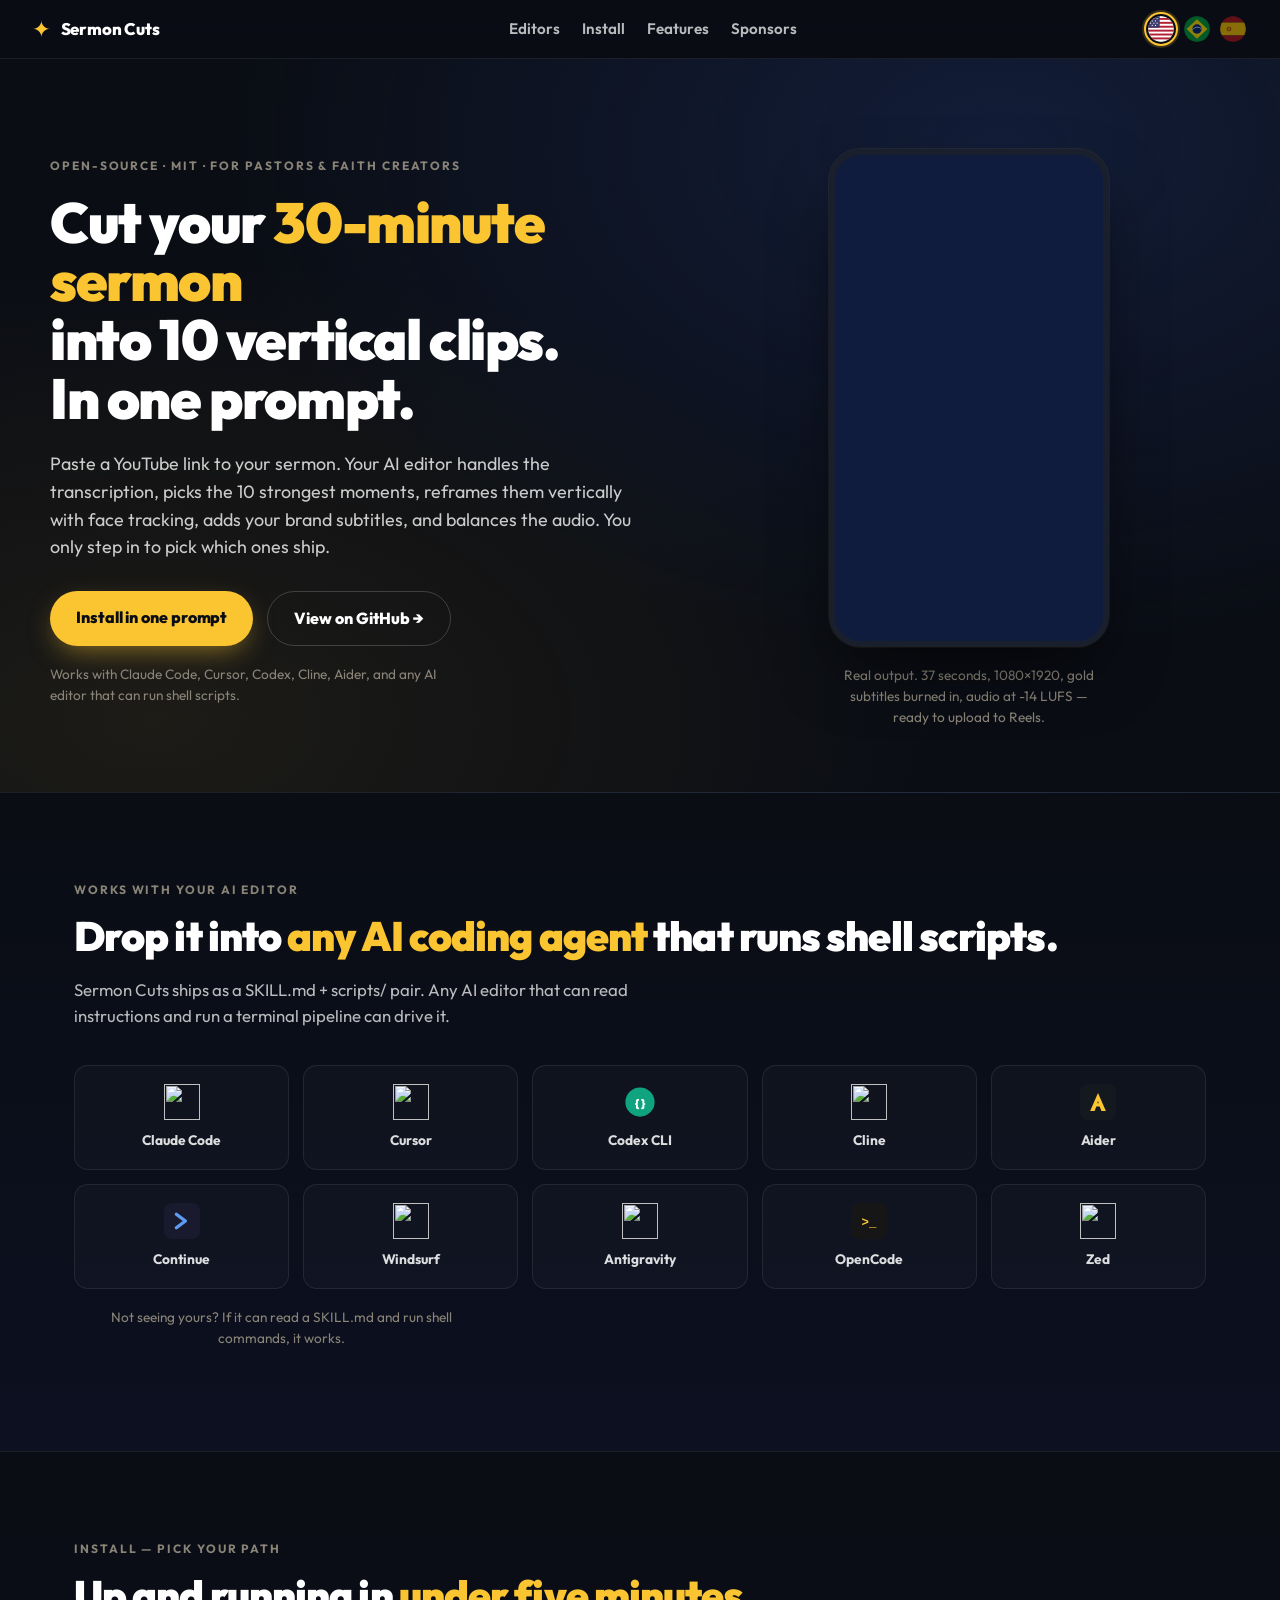
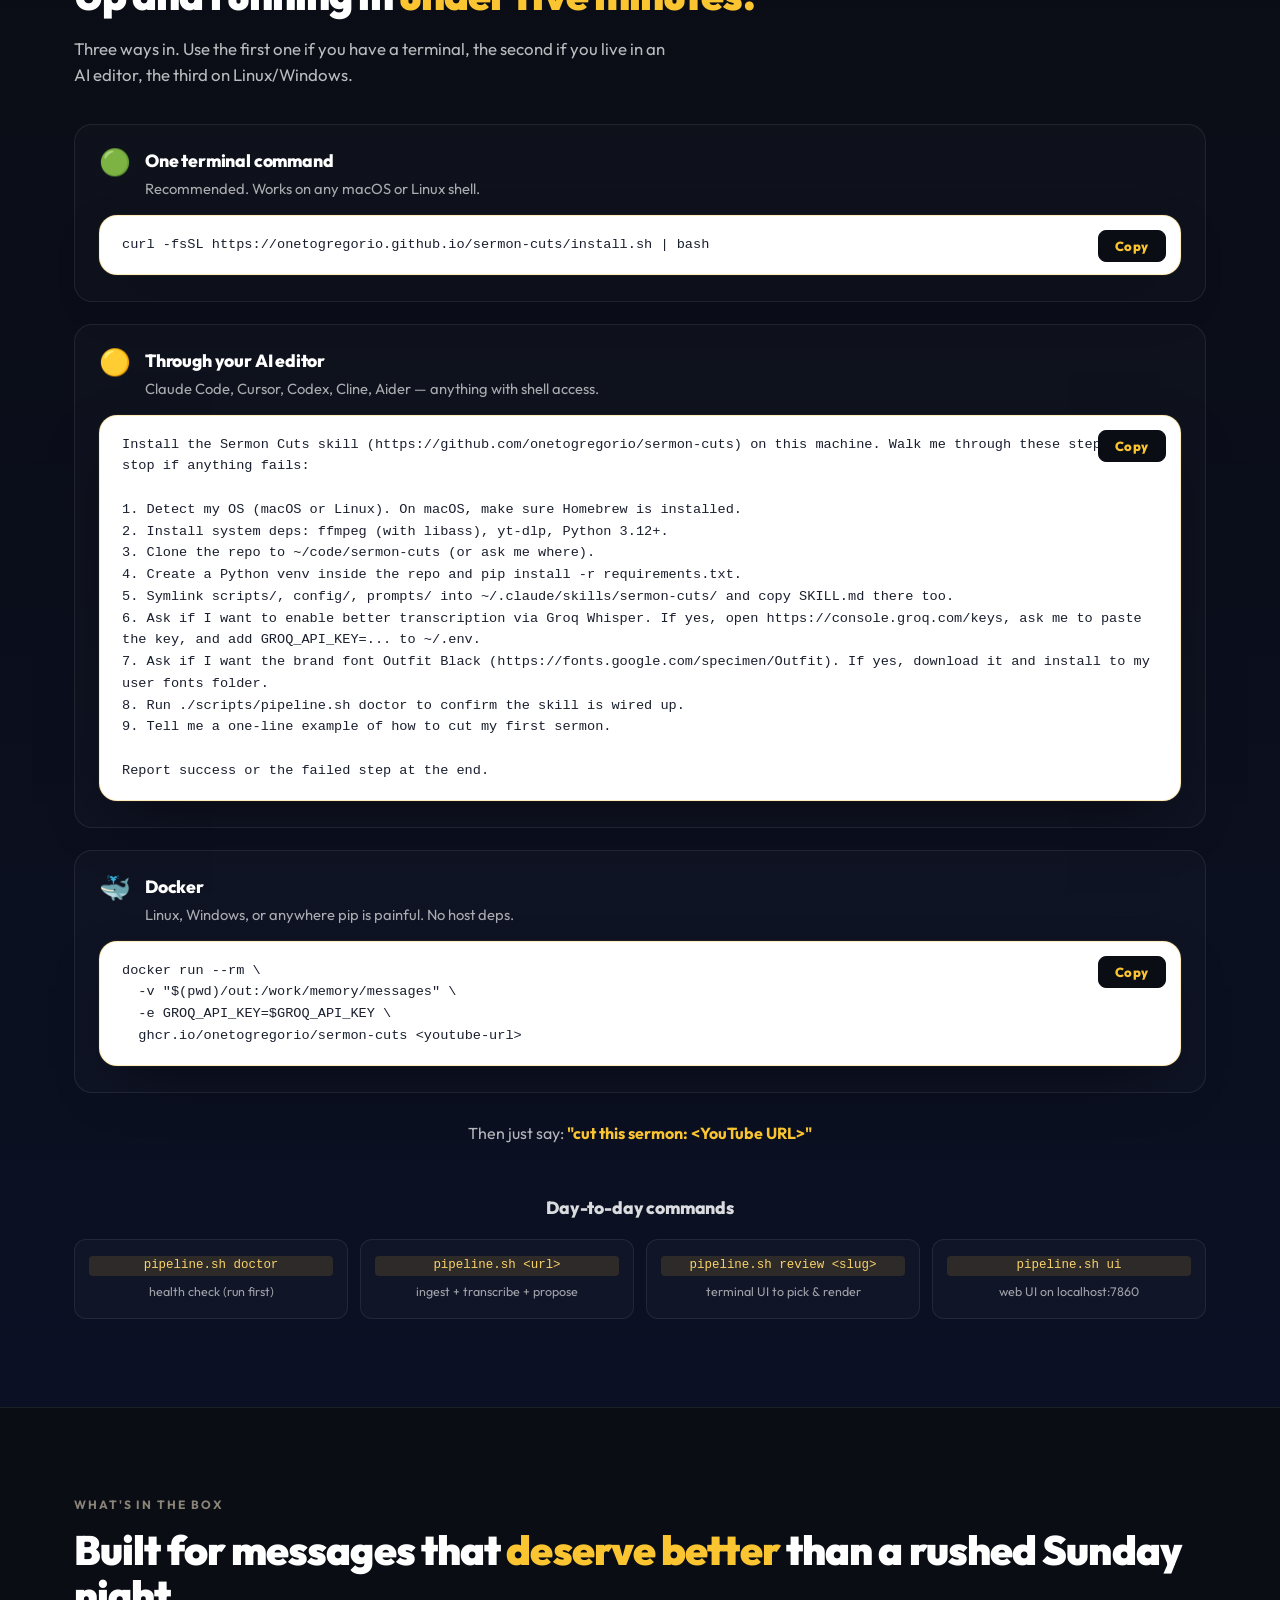
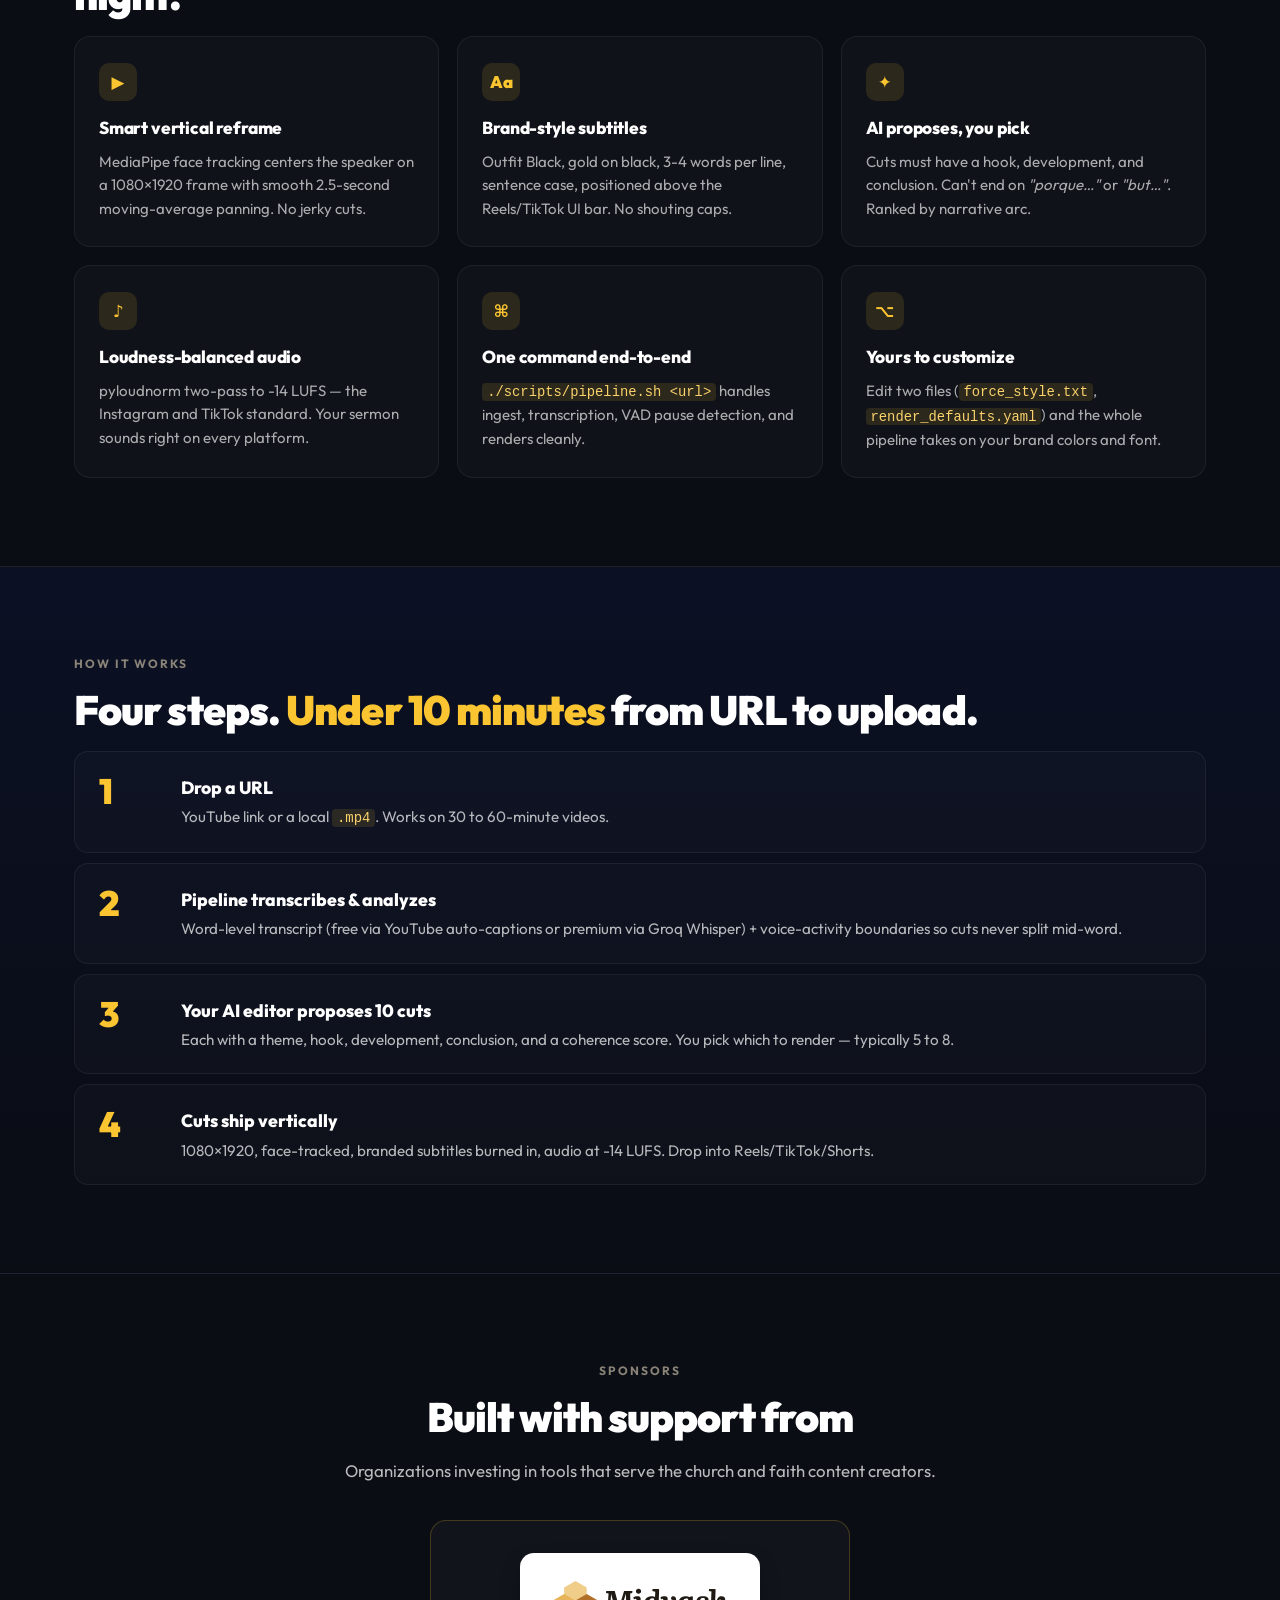
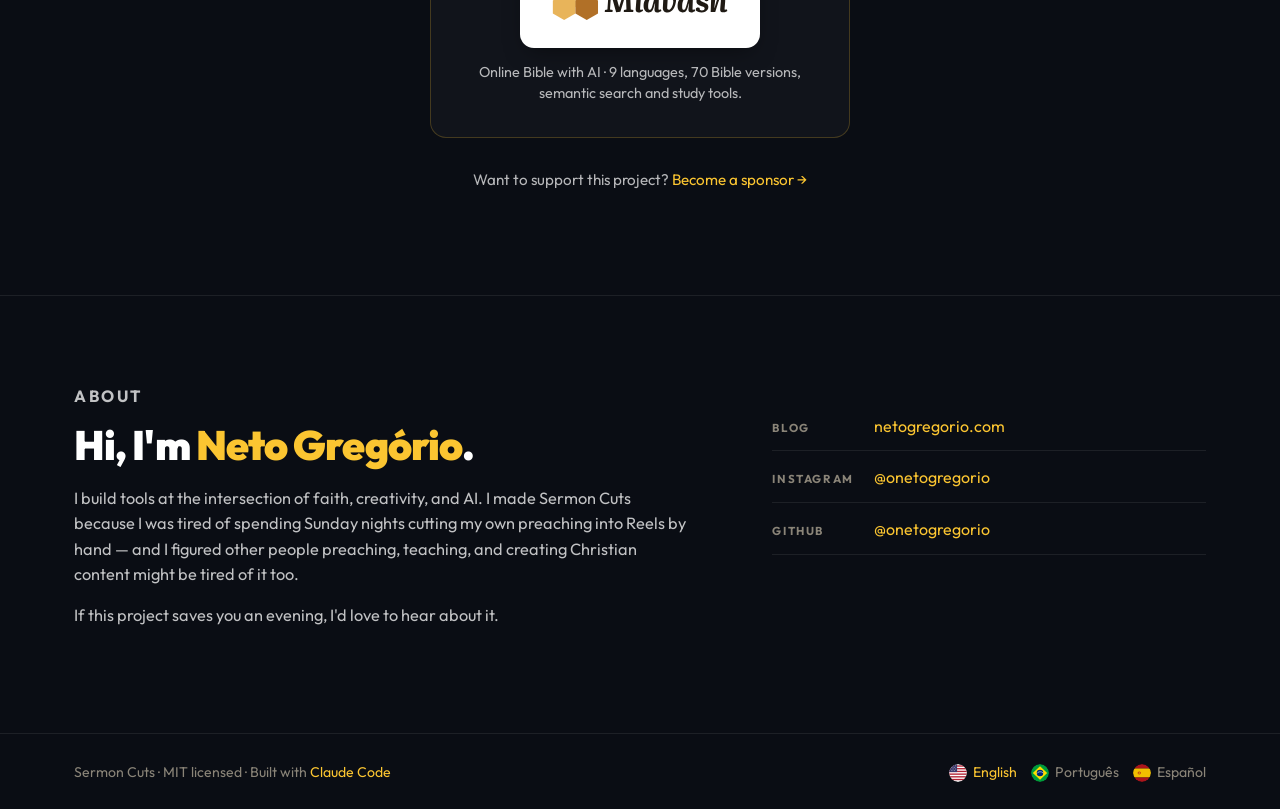
==== commit d09fac23: "chore(editors): use official Simple Icons logos where available User asked for real brand icons (Fon" ====
--- a/site/index.html
+++ b/site/index.html
@@ -82,11 +82,11 @@
         </p>
         <div class="editors-grid">
           <a class="editor-card" href="https://claude.com/claude-code" target="_blank" rel="noopener" title="Claude Code by Anthropic">
-            <svg viewBox="0 0 32 32" aria-hidden="true"><path d="M16 4 L19 13 L28 16 L19 19 L16 28 L13 19 L4 16 L13 13 Z" fill="#d97757"/></svg>
+            <img src="https://cdn.simpleicons.org/claude/d97757" alt="" loading="lazy" />
             <span>Claude Code</span>
           </a>
           <a class="editor-card" href="https://cursor.com" target="_blank" rel="noopener" title="Cursor">
-            <svg viewBox="0 0 32 32" aria-hidden="true"><path d="M5 6 L16 2 L27 6 L27 26 L16 30 L5 26 Z" fill="#0a0a0a" stroke="#fff" stroke-width="0.6"/><path d="M5 6 L16 12 L27 6 M16 12 L16 30" stroke="#fff" stroke-width="1.2" fill="none"/></svg>
+            <img src="https://cdn.simpleicons.org/cursor/ffffff" alt="" loading="lazy" />
             <span>Cursor</span>
           </a>
           <a class="editor-card" href="https://github.com/openai/codex" target="_blank" rel="noopener" title="OpenAI Codex CLI">
@@ -94,7 +94,7 @@
             <span>Codex CLI</span>
           </a>
           <a class="editor-card" href="https://github.com/cline/cline" target="_blank" rel="noopener" title="Cline (VS Code extension)">
-            <svg viewBox="0 0 32 32" aria-hidden="true"><rect width="32" height="32" rx="7" fill="#7b3ff2"/><path d="M9 11 L23 11 M9 16 L23 16 M9 21 L18 21" stroke="#fff" stroke-width="2.4" stroke-linecap="round"/></svg>
+            <img src="https://cdn.simpleicons.org/cline/7b3ff2" alt="" loading="lazy" />
             <span>Cline</span>
           </a>
           <a class="editor-card" href="https://aider.chat" target="_blank" rel="noopener" title="Aider">
@@ -106,11 +106,11 @@
             <span>Continue</span>
           </a>
           <a class="editor-card" href="https://windsurf.com" target="_blank" rel="noopener" title="Windsurf">
-            <svg viewBox="0 0 32 32" aria-hidden="true"><rect width="32" height="32" rx="7" fill="#0a0a0a"/><path d="M5 18 Q10 13 16 18 T27 18" stroke="#00d4aa" stroke-width="2.4" fill="none" stroke-linecap="round"/><path d="M5 23 Q10 18 16 23 T27 23" stroke="#00d4aa" stroke-width="2.4" fill="none" stroke-linecap="round" opacity="0.55"/></svg>
+            <img src="https://cdn.simpleicons.org/windsurf/00d4aa" alt="" loading="lazy" />
             <span>Windsurf</span>
           </a>
           <a class="editor-card" href="https://antigravity.google" target="_blank" rel="noopener" title="Antigravity by Google">
-            <svg viewBox="0 0 32 32" aria-hidden="true"><rect width="32" height="32" rx="7" fill="#0a0a0a"/><path d="M16 24 L16 9 M11 14 L16 9 L21 14" stroke="#4285f4" stroke-width="2.6" fill="none" stroke-linecap="round" stroke-linejoin="round"/></svg>
+            <img src="https://cdn.simpleicons.org/google/4285f4" alt="" loading="lazy" />
             <span>Antigravity</span>
           </a>
           <a class="editor-card" href="https://opencode.ai" target="_blank" rel="noopener" title="OpenCode">
@@ -118,7 +118,7 @@
             <span>OpenCode</span>
           </a>
           <a class="editor-card" href="https://zed.dev" target="_blank" rel="noopener" title="Zed">
-            <svg viewBox="0 0 32 32" aria-hidden="true"><rect width="32" height="32" rx="7" fill="#0f0f10"/><path d="M9 10 L23 10 L9 22 L23 22" stroke="#dec896" stroke-width="2.4" fill="none" stroke-linecap="round" stroke-linejoin="round"/></svg>
+            <img src="https://cdn.simpleicons.org/zedindustries/dec896" alt="" loading="lazy" />
             <span>Zed</span>
           </a>
         </div>
--- a/site/style.css
+++ b/site/style.css
@@ -360,10 +360,12 @@
   opacity: 1;
 }
 
-.editor-card svg {
+.editor-card svg,
+.editor-card img {
   width: 36px;
   height: 36px;
   display: block;
+  object-fit: contain;
 }
 
 .editor-card span {
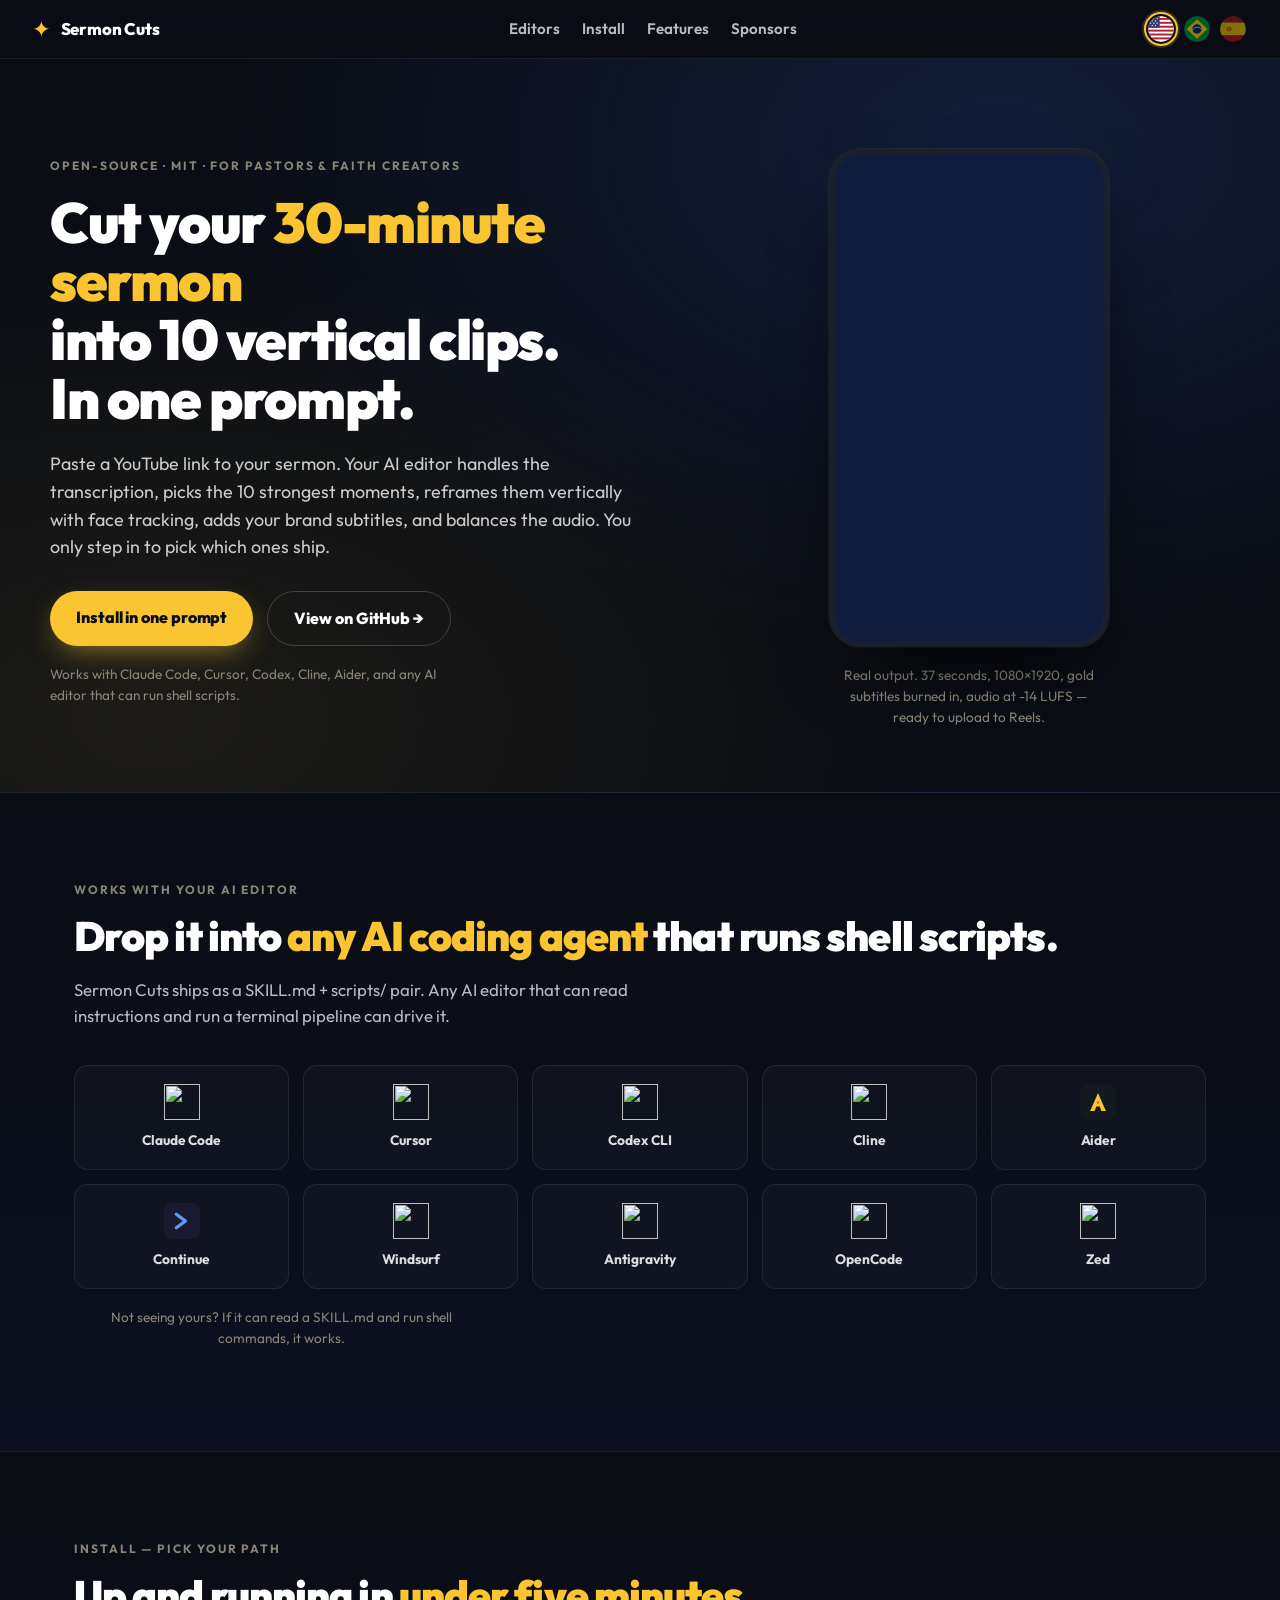
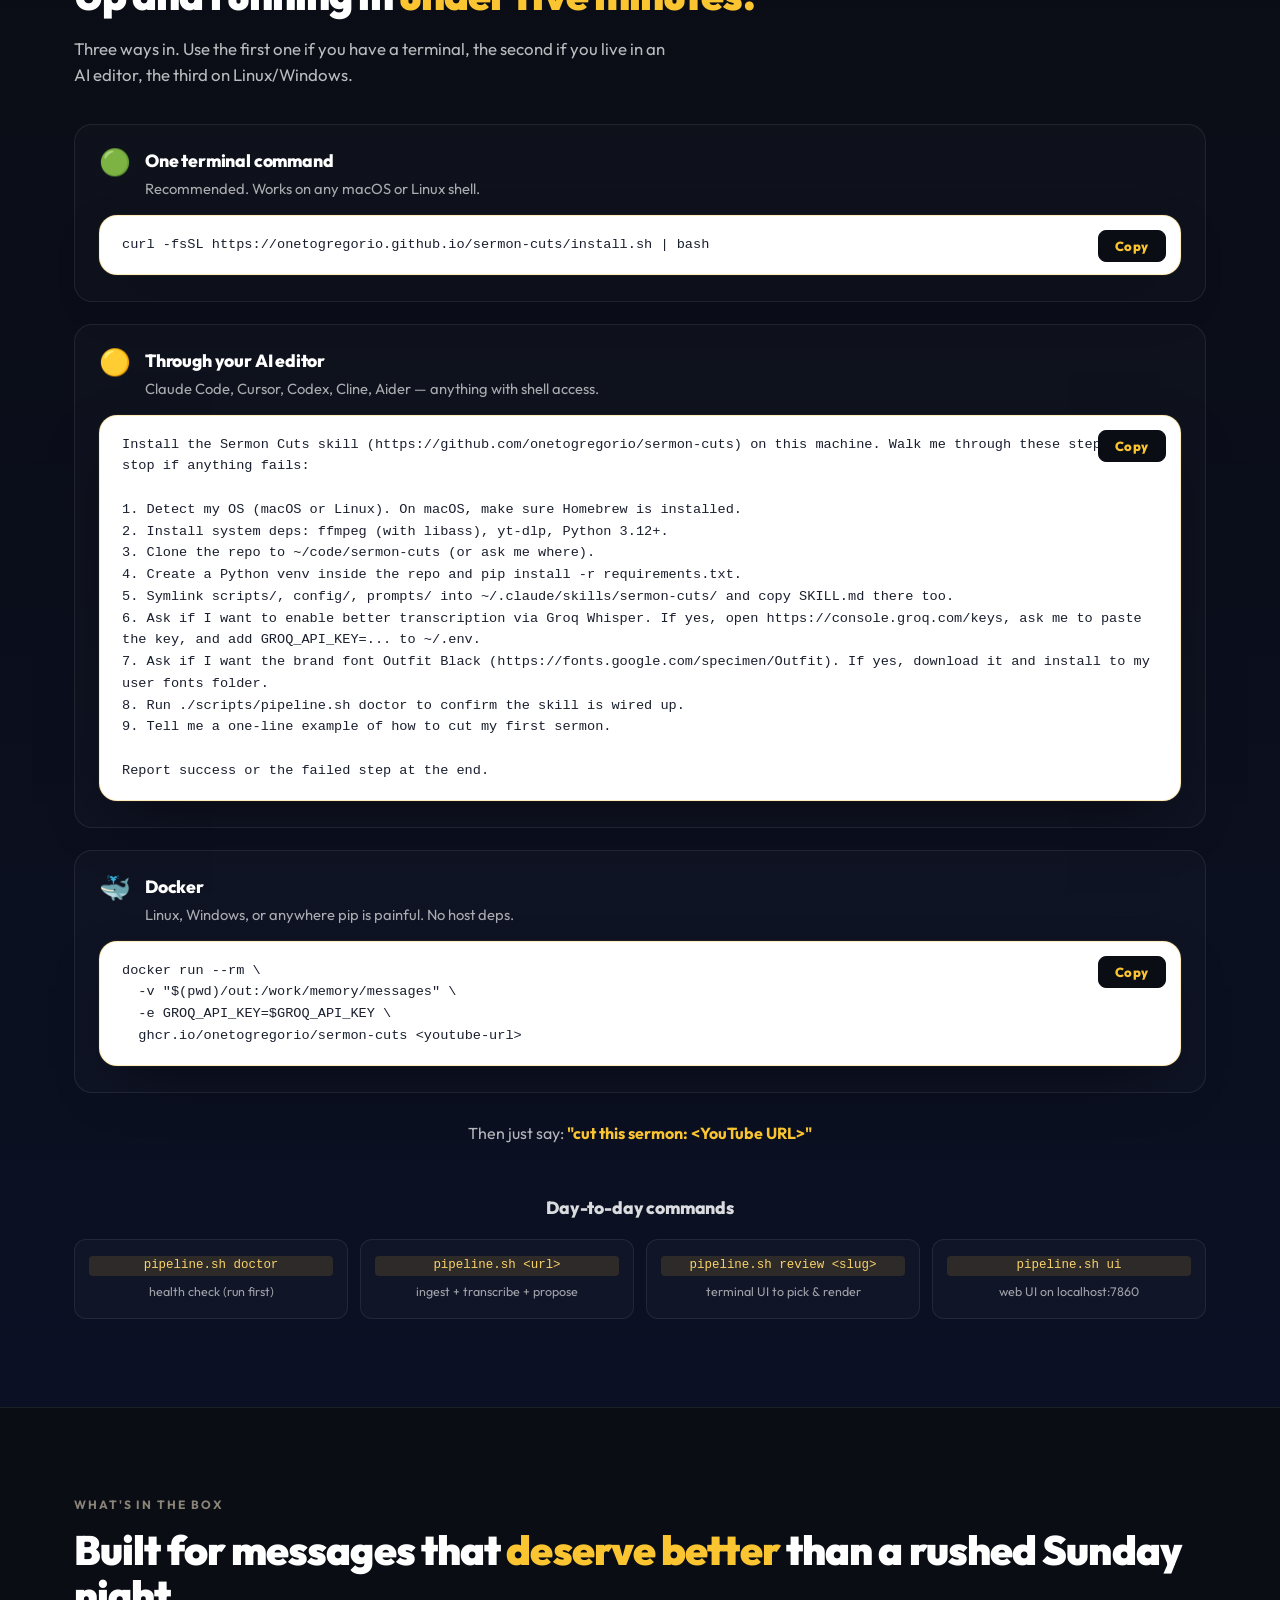
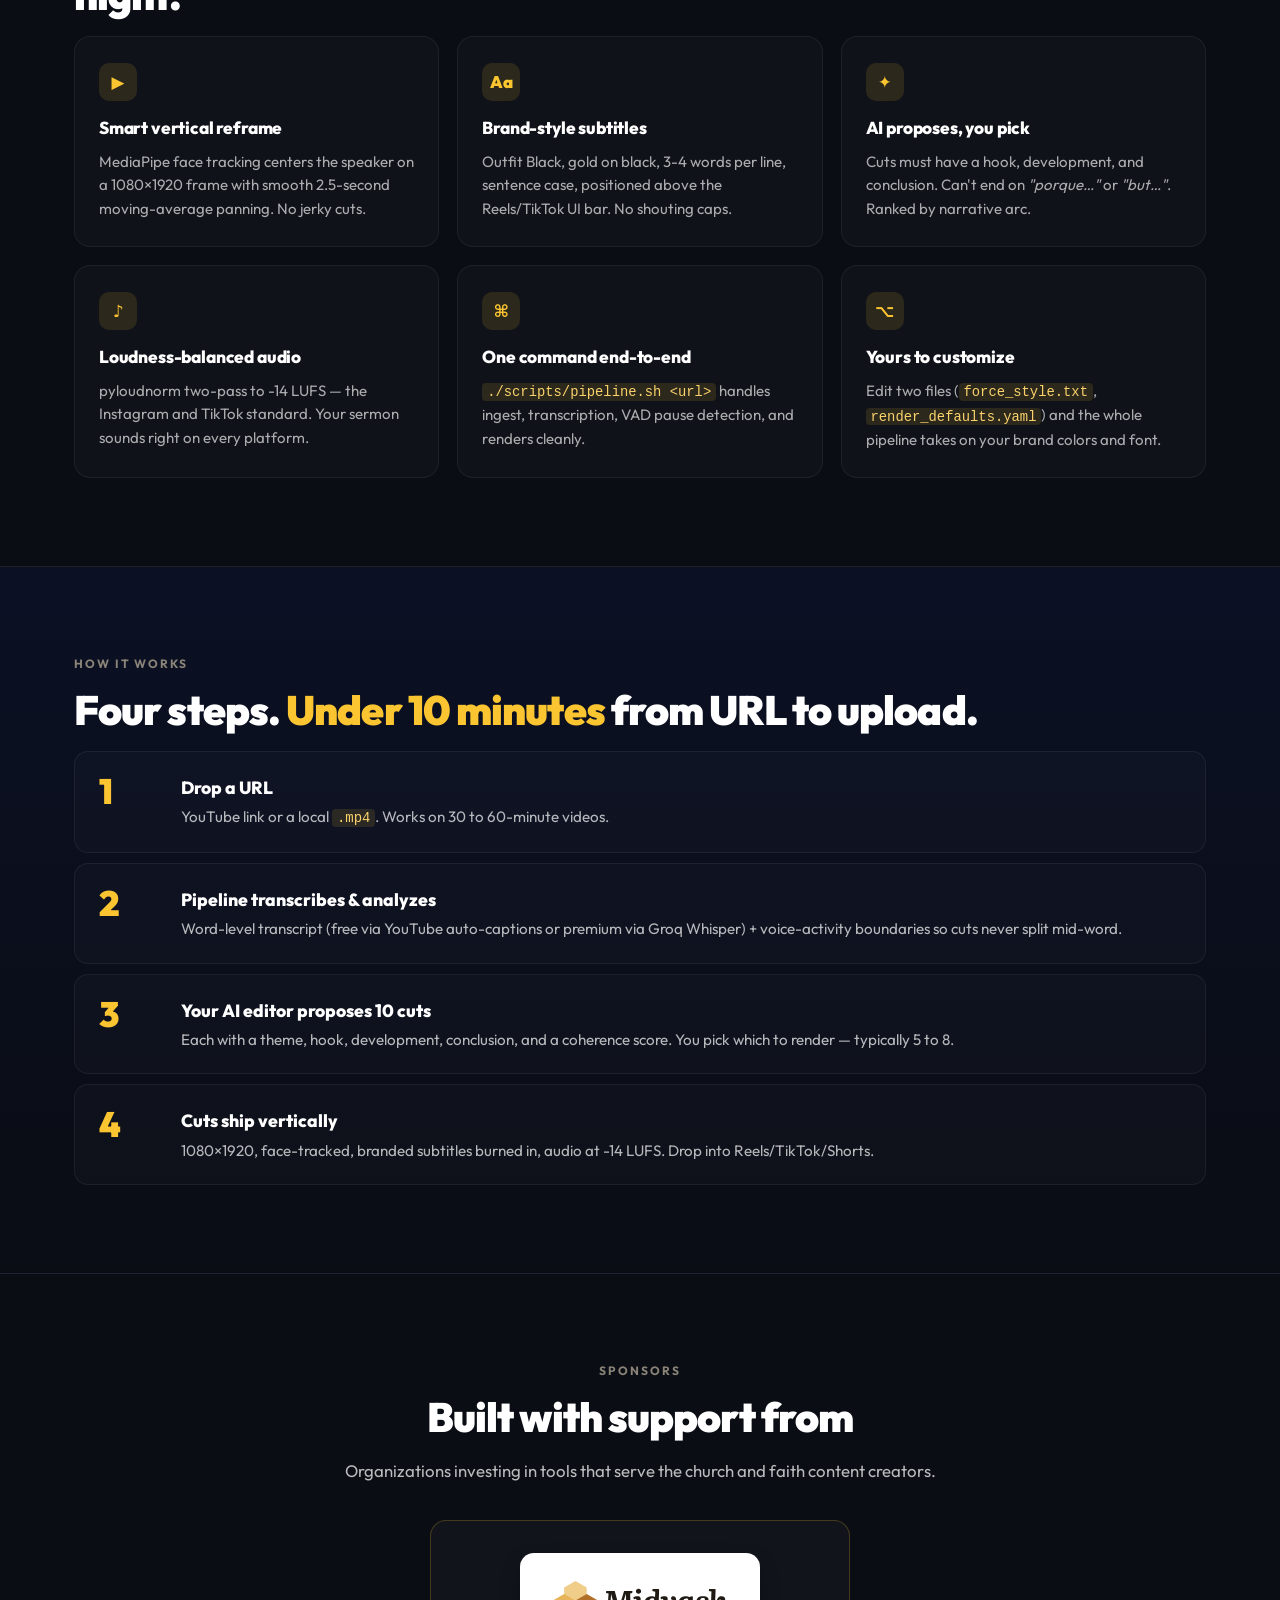
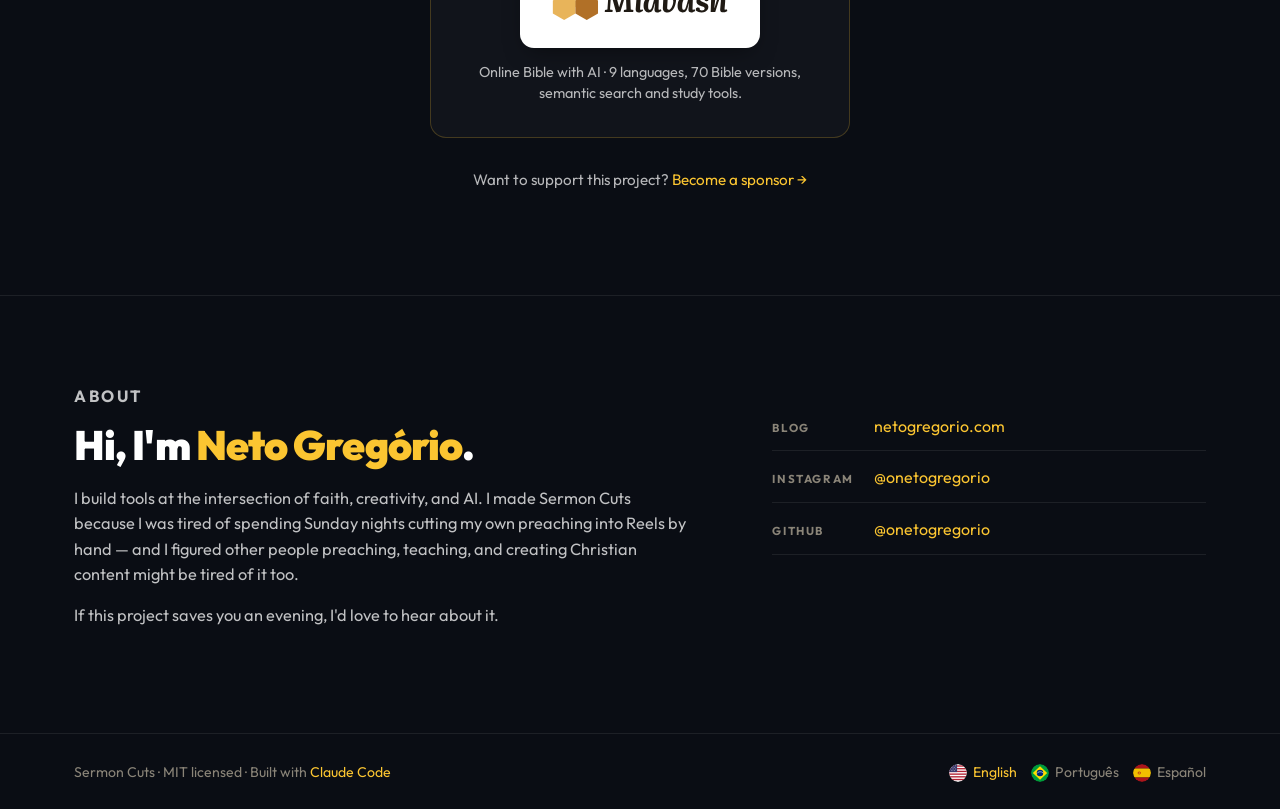
==== commit b2207b04: "chore(editors): use OpenAI logo for Codex, SST logo for OpenCode User asked to use a real ChatGPT/Op" ====
--- a/site/index.html
+++ b/site/index.html
@@ -90,7 +90,7 @@
             <span>Cursor</span>
           </a>
           <a class="editor-card" href="https://github.com/openai/codex" target="_blank" rel="noopener" title="OpenAI Codex CLI">
-            <svg viewBox="0 0 32 32" aria-hidden="true"><circle cx="16" cy="16" r="13" fill="#10a37f"/><text x="16" y="21" text-anchor="middle" font-family="Outfit,sans-serif" font-weight="900" font-size="11" fill="#fff">{ }</text></svg>
+            <img src="https://api.iconify.design/logos/openai-icon.svg" alt="" loading="lazy" />
             <span>Codex CLI</span>
           </a>
           <a class="editor-card" href="https://github.com/cline/cline" target="_blank" rel="noopener" title="Cline (VS Code extension)">
@@ -113,8 +113,8 @@
             <img src="https://cdn.simpleicons.org/google/4285f4" alt="" loading="lazy" />
             <span>Antigravity</span>
           </a>
-          <a class="editor-card" href="https://opencode.ai" target="_blank" rel="noopener" title="OpenCode">
-            <svg viewBox="0 0 32 32" aria-hidden="true"><rect width="32" height="32" rx="7" fill="#161616"/><text x="16" y="20" text-anchor="middle" font-family="ui-monospace,monospace" font-weight="700" font-size="11" fill="#fbc531">&gt;_</text></svg>
+          <a class="editor-card" href="https://opencode.ai" target="_blank" rel="noopener" title="OpenCode (by SST)">
+            <img src="https://cdn.simpleicons.org/sst/fbc531" alt="" loading="lazy" />
             <span>OpenCode</span>
           </a>
           <a class="editor-card" href="https://zed.dev" target="_blank" rel="noopener" title="Zed">
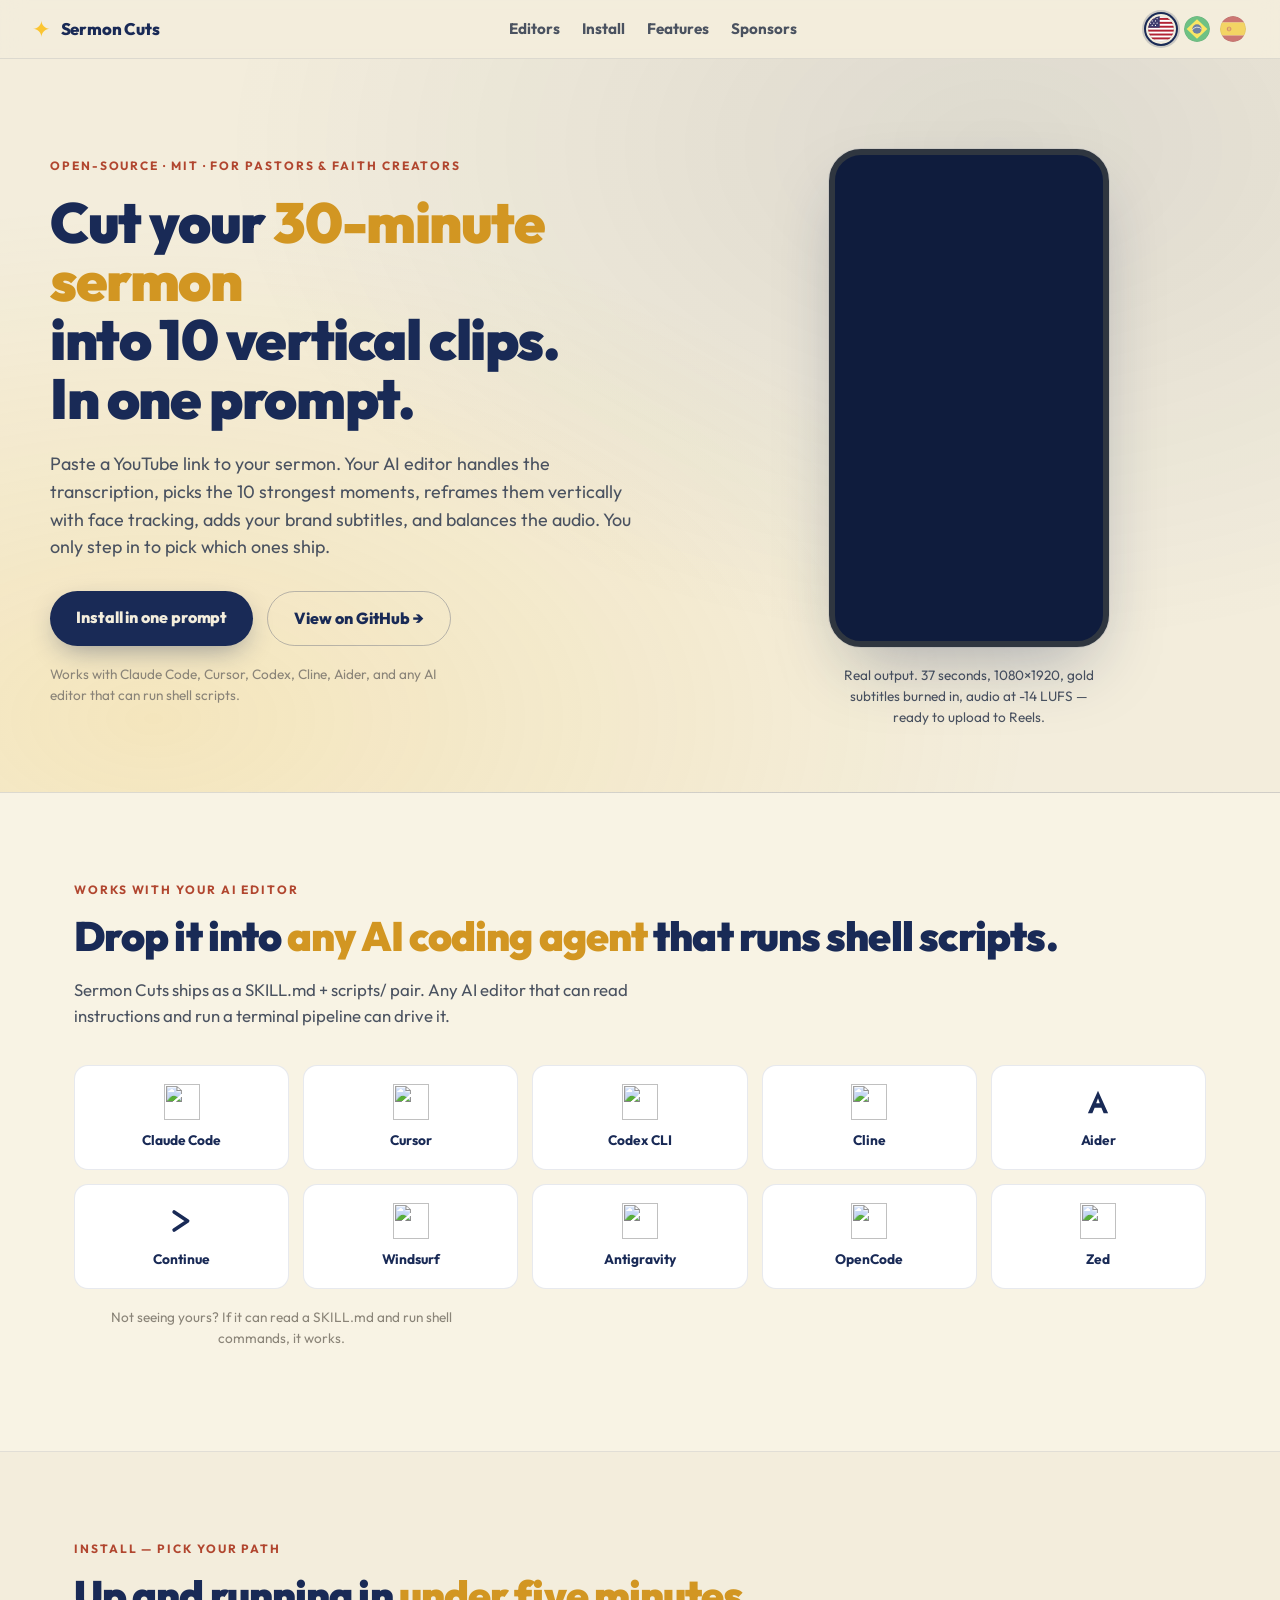
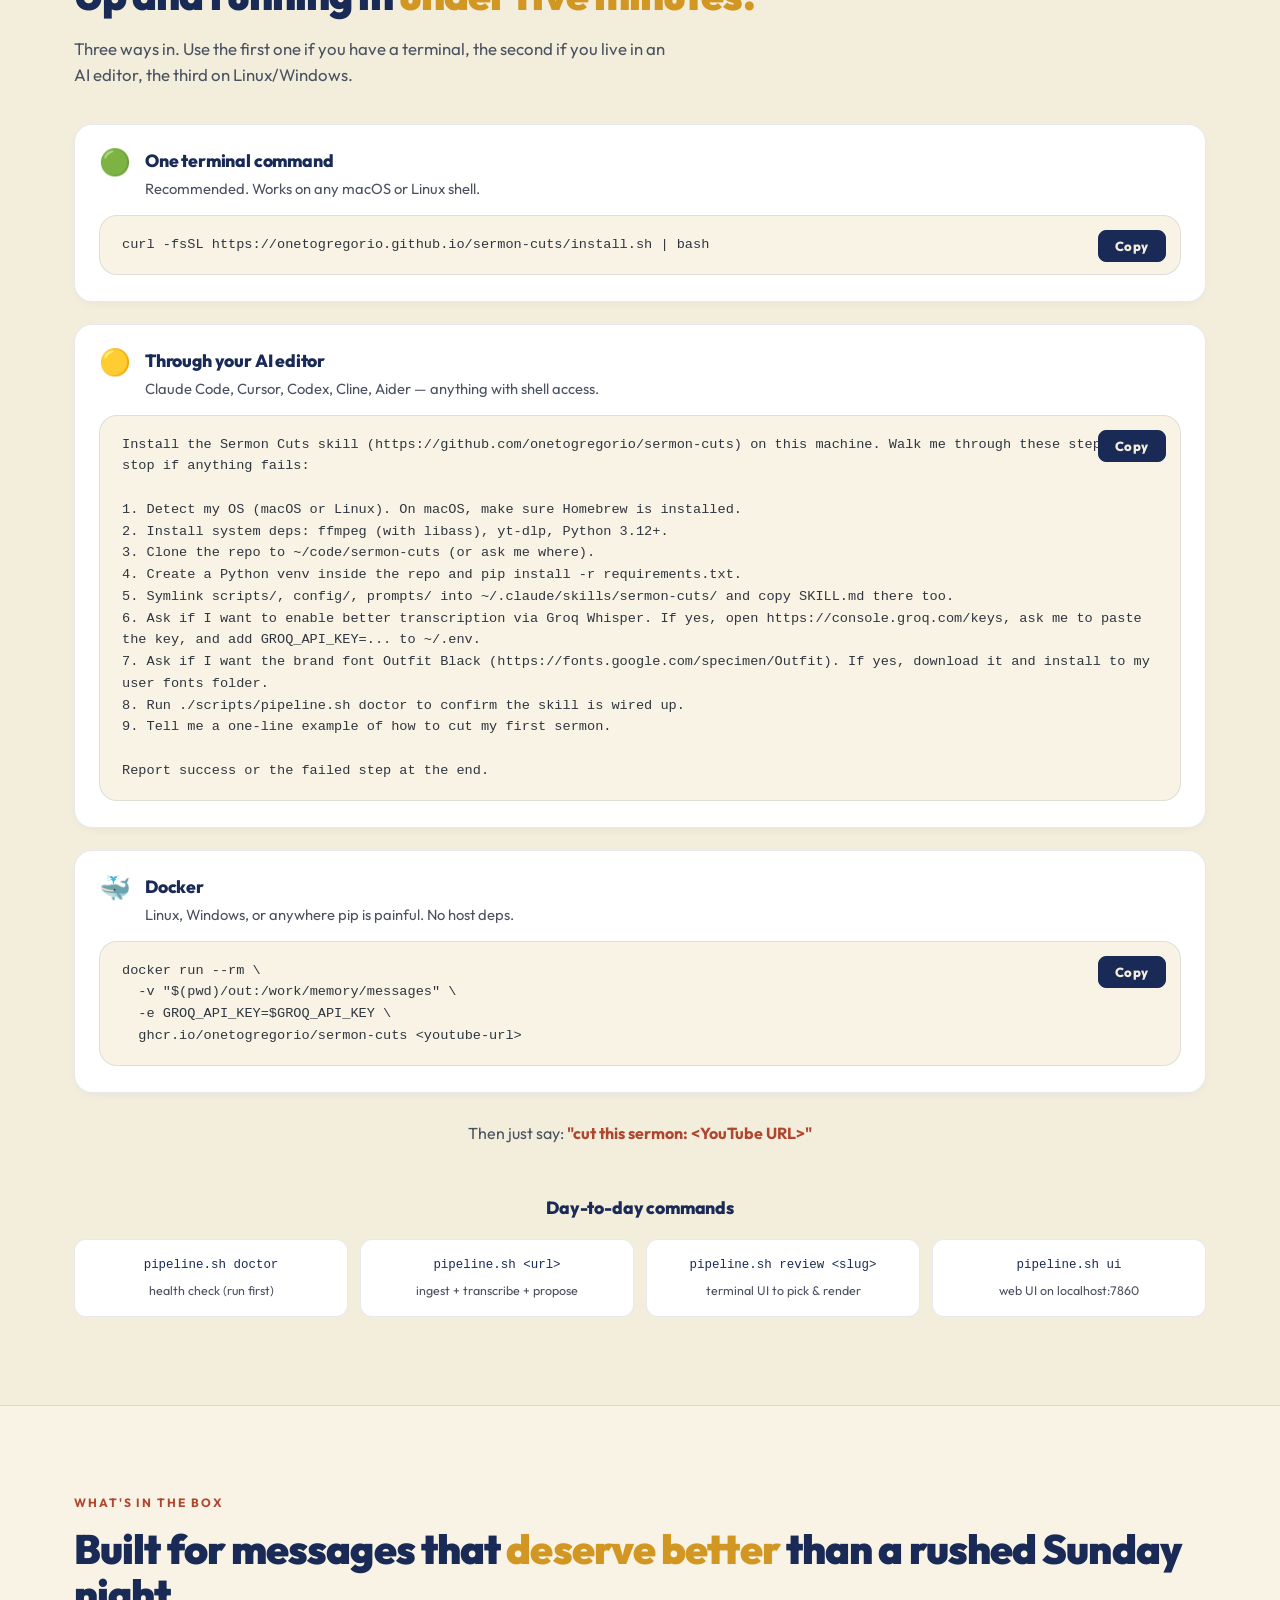
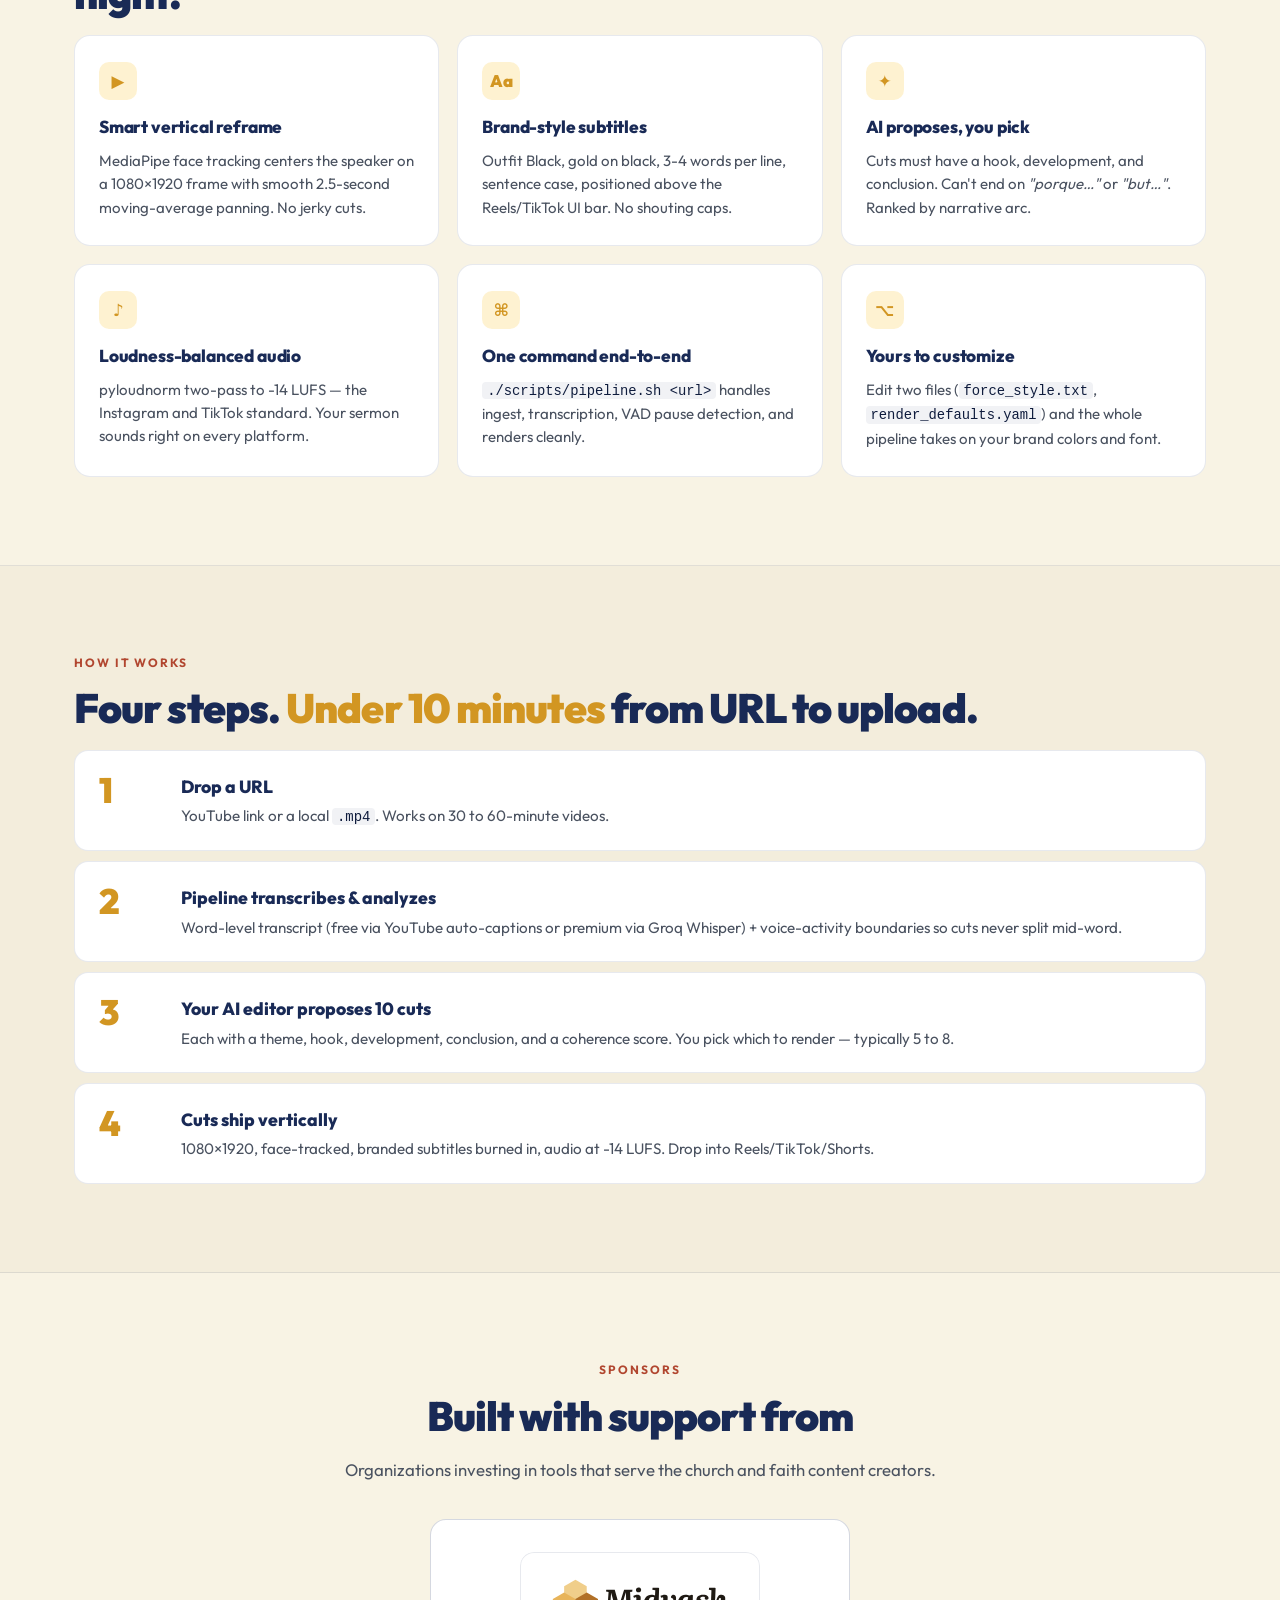
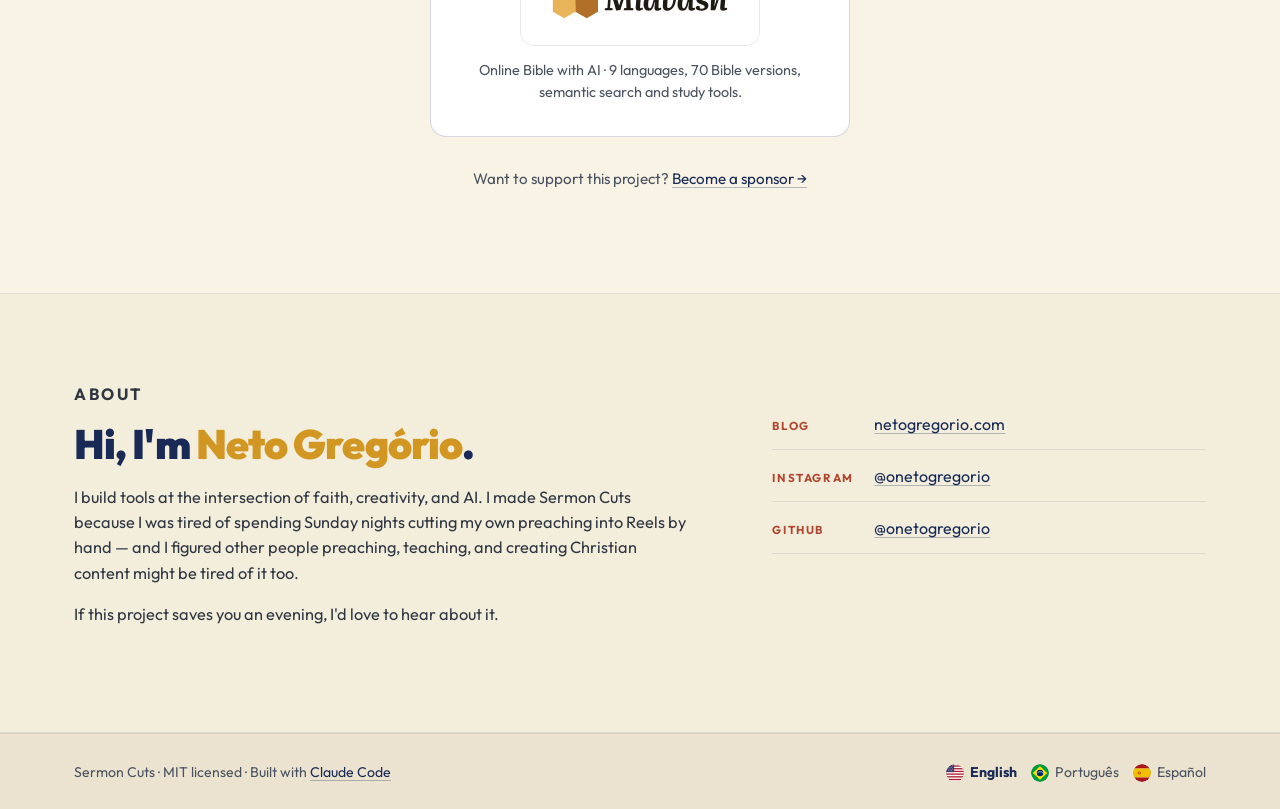
==== commit 05c595e5: "feat(landing): cream/navy editorial theme + uniform navy editor icons Major theme repaint and icon u" ====
--- a/site/index.html
+++ b/site/index.html
@@ -82,43 +82,43 @@
         </p>
         <div class="editors-grid">
           <a class="editor-card" href="https://claude.com/claude-code" target="_blank" rel="noopener" title="Claude Code by Anthropic">
-            <img src="https://cdn.simpleicons.org/claude/d97757" alt="" loading="lazy" />
+            <img src="https://cdn.simpleicons.org/claude/192a56" alt="" loading="lazy" />
             <span>Claude Code</span>
           </a>
           <a class="editor-card" href="https://cursor.com" target="_blank" rel="noopener" title="Cursor">
-            <img src="https://cdn.simpleicons.org/cursor/ffffff" alt="" loading="lazy" />
+            <img src="https://cdn.simpleicons.org/cursor/192a56" alt="" loading="lazy" />
             <span>Cursor</span>
           </a>
           <a class="editor-card" href="https://github.com/openai/codex" target="_blank" rel="noopener" title="OpenAI Codex CLI">
-            <img src="https://api.iconify.design/logos/openai-icon.svg" alt="" loading="lazy" />
+            <img src="https://api.iconify.design/simple-icons/openai.svg?color=%23192a56" alt="" loading="lazy" />
             <span>Codex CLI</span>
           </a>
           <a class="editor-card" href="https://github.com/cline/cline" target="_blank" rel="noopener" title="Cline (VS Code extension)">
-            <img src="https://cdn.simpleicons.org/cline/7b3ff2" alt="" loading="lazy" />
+            <img src="https://cdn.simpleicons.org/cline/192a56" alt="" loading="lazy" />
             <span>Cline</span>
           </a>
           <a class="editor-card" href="https://aider.chat" target="_blank" rel="noopener" title="Aider">
-            <svg viewBox="0 0 32 32" aria-hidden="true"><rect width="32" height="32" rx="7" fill="#14181f"/><path d="M16 8 L23 24 L19 24 L17.5 20 L14.5 20 L13 24 L9 24 Z M15.4 17 L16.6 17 L16 15.2 Z" fill="#fbc531"/></svg>
+            <svg viewBox="0 0 32 32" aria-hidden="true"><path d="M16 6 L25 26 L21 26 L19 21 L13 21 L11 26 L7 26 Z M14.4 17 L17.6 17 L16 12.6 Z" fill="#192a56"/></svg>
             <span>Aider</span>
           </a>
           <a class="editor-card" href="https://continue.dev" target="_blank" rel="noopener" title="Continue">
-            <svg viewBox="0 0 32 32" aria-hidden="true"><rect width="32" height="32" rx="7" fill="#1a1a2e"/><path d="M11 10 L19 16 L11 22" stroke="#5d9cf2" stroke-width="3" fill="none" stroke-linecap="round" stroke-linejoin="round"/></svg>
+            <svg viewBox="0 0 32 32" aria-hidden="true"><path d="M9 8 L21 16 L9 24" stroke="#192a56" stroke-width="3.2" fill="none" stroke-linecap="round" stroke-linejoin="round"/></svg>
             <span>Continue</span>
           </a>
           <a class="editor-card" href="https://windsurf.com" target="_blank" rel="noopener" title="Windsurf">
-            <img src="https://cdn.simpleicons.org/windsurf/00d4aa" alt="" loading="lazy" />
+            <img src="https://cdn.simpleicons.org/windsurf/192a56" alt="" loading="lazy" />
             <span>Windsurf</span>
           </a>
           <a class="editor-card" href="https://antigravity.google" target="_blank" rel="noopener" title="Antigravity by Google">
-            <img src="https://cdn.simpleicons.org/google/4285f4" alt="" loading="lazy" />
+            <img src="https://cdn.simpleicons.org/google/192a56" alt="" loading="lazy" />
             <span>Antigravity</span>
           </a>
           <a class="editor-card" href="https://opencode.ai" target="_blank" rel="noopener" title="OpenCode (by SST)">
-            <img src="https://cdn.simpleicons.org/sst/fbc531" alt="" loading="lazy" />
+            <img src="https://cdn.simpleicons.org/sst/192a56" alt="" loading="lazy" />
             <span>OpenCode</span>
           </a>
           <a class="editor-card" href="https://zed.dev" target="_blank" rel="noopener" title="Zed">
-            <img src="https://cdn.simpleicons.org/zedindustries/dec896" alt="" loading="lazy" />
+            <img src="https://cdn.simpleicons.org/zedindustries/192a56" alt="" loading="lazy" />
             <span>Zed</span>
           </a>
         </div>
--- a/site/style.css
+++ b/site/style.css
@@ -1,18 +1,30 @@
 /* ───────────────────────────────────────────────────────────────────
    Sermon Cuts — landing styles
-   Palette: navy #192a56 · gold #fbc531 · pure black #000
+   Palette (editorial cream theme):
+     navy   #192a56  · primary brand, headlines, body emphasis
+     gold   #fbc531  · accent, CTAs, key highlights
+     cream  #f3eddc  · page surface (background)
+     ink    #2f3640  · body text, secondary headings
+     paper  #ffffff  · raised surfaces (cards, code blocks)
+     temperament accents: terracota #b1462f, gold queimado #d29622,
+       indigo profundo (= navy), sage #6b7a4a
    ─────────────────────────────────────────────────────────────────── */
 
 :root {
   --navy: #192a56;
   --navy-deep: #0f1c3d;
   --gold: #fbc531;
-  --gold-soft: #fad26b;
-  --ink: #0a0d14;
+  --gold-burnt: #d29622;
+  --terracota: #b1462f;
+  --sage: #6b7a4a;
+  --cream: #f3eddc;
+  --cream-warm: #ebe3cf;
+  --cream-soft: #f8f3e4;
   --paper: #ffffff;
-  --paper-dim: #f3f1ea;
+  --ink: #2f3640;
+  --ink-soft: #4a5260;
   --muted: #8a8478;
-  --hair: rgba(255, 255, 255, 0.08);
+  --hair: rgba(25, 42, 86, 0.10);
   --max: 1180px;
 }
 
@@ -28,28 +40,32 @@
   margin: 0;
   font-family: 'Outfit', system-ui, -apple-system, 'Helvetica Neue', sans-serif;
   font-weight: 400;
-  color: var(--paper);
-  background: var(--ink);
+  color: var(--ink);
+  background: var(--cream);
   line-height: 1.55;
   -webkit-font-smoothing: antialiased;
   text-rendering: optimizeLegibility;
 }
 
 a {
-  color: var(--gold);
-  text-decoration: none;
-  transition: opacity 0.15s ease;
+  color: var(--navy);
+  text-decoration: underline;
+  text-decoration-color: rgba(25, 42, 86, 0.3);
+  text-underline-offset: 3px;
+  text-decoration-thickness: 1px;
+  transition: opacity 0.15s ease, text-decoration-color 0.15s ease;
 }
 
 a:hover {
   opacity: 0.78;
+  text-decoration-color: var(--gold);
 }
 
 code {
   font-family: 'SF Mono', ui-monospace, 'Cascadia Code', Menlo, monospace;
   font-size: 0.92em;
-  background: rgba(251, 197, 49, 0.12);
-  color: var(--gold-soft);
+  background: rgba(25, 42, 86, 0.06);
+  color: var(--navy-deep);
   padding: 0.05em 0.35em;
   border-radius: 4px;
 }
@@ -70,7 +86,7 @@
   justify-content: space-between;
   gap: 16px;
   padding: 14px 32px;
-  background: rgba(10, 13, 20, 0.85);
+  background: rgba(243, 237, 220, 0.85);
   backdrop-filter: blur(12px);
   -webkit-backdrop-filter: blur(12px);
   border-bottom: 1px solid var(--hair);
@@ -80,10 +96,11 @@
   display: flex;
   align-items: center;
   gap: 10px;
-  color: var(--paper);
+  color: var(--navy);
   font-weight: 800;
   font-size: 1.05rem;
   letter-spacing: -0.01em;
+  text-decoration: none;
 }
 
 .logo-mark {
@@ -96,15 +113,16 @@
   display: flex;
   gap: 22px;
   font-size: 0.95rem;
-  font-weight: 600;
+  font-weight: 700;
 }
 
 .nav a {
-  color: rgba(255, 255, 255, 0.72);
+  color: var(--ink-soft);
+  text-decoration: none;
 }
 
 .nav a:hover {
-  color: var(--gold);
+  color: var(--navy);
   opacity: 1;
 }
 
@@ -123,6 +141,7 @@
   border-radius: 999px;
   padding: 0;
   opacity: 0.55;
+  text-decoration: none;
   transition: opacity 0.15s ease, transform 0.15s ease, box-shadow 0.15s ease;
 }
 
@@ -133,7 +152,7 @@
 
 .lang-switch a.active {
   opacity: 1;
-  box-shadow: 0 0 0 2px var(--gold), 0 0 0 4px rgba(251, 197, 49, 0.18);
+  box-shadow: 0 0 0 2px var(--navy), 0 0 0 4px rgba(25, 42, 86, 0.18);
 }
 
 .lang-switch img {
@@ -162,9 +181,9 @@
 .hero {
   padding: 90px 24px 64px;
   background:
-    radial-gradient(ellipse at 78% 12%, rgba(25, 42, 86, 0.55), transparent 55%),
-    radial-gradient(ellipse at 12% 90%, rgba(251, 197, 49, 0.08), transparent 50%),
-    var(--ink);
+    radial-gradient(ellipse at 78% 12%, rgba(25, 42, 86, 0.10), transparent 55%),
+    radial-gradient(ellipse at 12% 90%, rgba(251, 197, 49, 0.18), transparent 55%),
+    var(--cream);
   border-bottom: 1px solid var(--hair);
 }
 
@@ -184,10 +203,11 @@
   line-height: 1.04;
   letter-spacing: -0.025em;
   margin: 18px 0 22px;
+  color: var(--navy);
 }
 
 .gold {
-  color: var(--gold);
+  color: var(--gold-burnt);
 }
 
 .kicker {
@@ -195,13 +215,13 @@
   letter-spacing: 0.16em;
   font-size: 0.75rem;
   font-weight: 700;
-  color: var(--muted);
+  color: var(--terracota);
   margin: 0;
 }
 
 .lede {
   font-size: 1.12rem;
-  color: rgba(255, 255, 255, 0.78);
+  color: var(--ink-soft);
   margin: 0 0 30px;
   max-width: 52ch;
 }
@@ -220,29 +240,32 @@
   font-weight: 800;
   font-size: 1rem;
   letter-spacing: -0.005em;
+  text-decoration: none;
   transition: transform 0.12s ease, box-shadow 0.18s ease, background 0.15s ease;
 }
 
 .btn-primary {
-  background: var(--gold);
-  color: var(--ink);
-  box-shadow: 0 10px 28px -8px rgba(251, 197, 49, 0.55);
+  background: var(--navy);
+  color: var(--cream);
+  box-shadow: 0 10px 28px -8px rgba(25, 42, 86, 0.45);
 }
 
 .btn-primary:hover {
   transform: translateY(-1px);
   opacity: 1;
-  box-shadow: 0 14px 36px -10px rgba(251, 197, 49, 0.7);
+  background: var(--navy-deep);
+  box-shadow: 0 14px 36px -10px rgba(25, 42, 86, 0.55);
 }
 
 .btn-ghost {
-  color: var(--paper);
-  border: 1px solid rgba(255, 255, 255, 0.18);
+  color: var(--navy);
+  border: 1.5px solid rgba(25, 42, 86, 0.28);
+  background: transparent;
 }
 
 .btn-ghost:hover {
-  border-color: rgba(251, 197, 49, 0.5);
-  color: var(--gold);
+  border-color: var(--navy);
+  background: rgba(25, 42, 86, 0.04);
   opacity: 1;
 }
 
@@ -267,11 +290,11 @@
   aspect-ratio: 9 / 16;
   background: var(--navy-deep);
   border-radius: 32px;
-  border: 6px solid #1a1f2e;
+  border: 6px solid var(--ink);
   padding: 4px;
   box-shadow:
-    0 30px 70px -20px rgba(0, 0, 0, 0.7),
-    0 0 0 1px rgba(251, 197, 49, 0.08);
+    0 30px 70px -20px rgba(25, 42, 86, 0.35),
+    0 0 0 1px rgba(25, 42, 86, 0.08);
   overflow: hidden;
   position: relative;
 }
@@ -286,7 +309,7 @@
 
 .demo-caption {
   font-size: 0.85rem;
-  color: var(--muted);
+  color: var(--ink-soft);
   text-align: center;
   max-width: 30ch;
   margin: 0;
@@ -317,18 +340,19 @@
   letter-spacing: -0.022em;
   line-height: 1.1;
   margin: 14px 0 18px;
+  color: var(--navy);
 }
 
 .section-lede {
   font-size: 1.05rem;
-  color: rgba(255, 255, 255, 0.72);
+  color: var(--ink-soft);
   max-width: 54ch;
   margin: 0 0 36px;
 }
 
 /* ─── editors compatibility section ───────────────────────── */
 .editors-section {
-  background: linear-gradient(180deg, var(--ink) 0%, #0c1020 100%);
+  background: var(--cream-soft);
 }
 
 .editors-grid {
@@ -345,18 +369,19 @@
   justify-content: center;
   gap: 10px;
   padding: 18px 12px;
-  background: rgba(255, 255, 255, 0.025);
-  border: 1px solid rgba(255, 255, 255, 0.08);
+  background: var(--paper);
+  border: 1px solid var(--hair);
   border-radius: 14px;
-  color: var(--paper);
+  color: var(--ink);
   text-align: center;
-  transition: border-color 0.2s ease, transform 0.18s ease, background 0.18s ease;
+  text-decoration: none;
+  transition: border-color 0.2s ease, transform 0.18s ease, box-shadow 0.2s ease;
 }
 
 .editor-card:hover {
-  border-color: rgba(251, 197, 49, 0.45);
-  background: rgba(251, 197, 49, 0.05);
+  border-color: rgba(25, 42, 86, 0.4);
   transform: translateY(-2px);
+  box-shadow: 0 10px 28px -16px rgba(25, 42, 86, 0.35);
   opacity: 1;
 }
 
@@ -372,7 +397,7 @@
   font-size: 0.86rem;
   font-weight: 700;
   letter-spacing: -0.005em;
-  color: rgba(255, 255, 255, 0.86);
+  color: var(--navy);
 }
 
 @media (max-width: 900px) {
@@ -389,19 +414,19 @@
 
 /* ─── install section ──────────────────────────────────────── */
 .install {
-  background: linear-gradient(180deg, var(--ink) 0%, #0b1024 100%);
+  background: var(--cream);
 }
 
 .code-card {
   position: relative;
-  background: #ffffff;
-  border: 1px solid rgba(251, 197, 49, 0.32);
+  background: var(--paper);
+  border: 1px solid rgba(25, 42, 86, 0.18);
   border-radius: 18px;
   padding: 28px 28px 22px;
   margin-top: 18px;
   box-shadow:
-    0 24px 60px -22px rgba(0, 0, 0, 0.55),
-    0 0 0 1px rgba(251, 197, 49, 0.06);
+    0 18px 50px -22px rgba(25, 42, 86, 0.25),
+    0 0 0 1px rgba(25, 42, 86, 0.04);
 }
 
 .code-card pre {
@@ -409,23 +434,22 @@
   font-family: 'SF Mono', ui-monospace, 'Cascadia Code', Menlo, monospace;
   font-size: 0.88rem;
   line-height: 1.7;
-  color: #1a1f2e;
+  color: var(--ink);
   white-space: pre-wrap;
   word-break: break-word;
 }
 
-/* Inline links inside the prompt (URLs) stay readable on white. */
 .code-card pre a {
-  color: #5b3a05;
+  color: var(--terracota);
 }
 
 .copy-btn {
   position: absolute;
   top: 14px;
   right: 14px;
-  background: var(--ink);
-  color: var(--gold);
-  border: 1px solid var(--ink);
+  background: var(--navy);
+  color: var(--cream);
+  border: 1px solid var(--navy);
   padding: 7px 16px;
   font-family: 'Outfit', sans-serif;
   font-weight: 800;
@@ -437,18 +461,18 @@
 }
 
 .copy-btn:hover {
-  background: #1a2138;
+  background: var(--navy-deep);
   transform: translateY(-1px);
 }
 
 .after-prompt {
   text-align: center;
   margin-top: 28px;
-  color: rgba(255, 255, 255, 0.7);
+  color: var(--ink-soft);
 }
 
 .after-prompt em {
-  color: var(--gold);
+  color: var(--terracota);
   font-style: normal;
   font-weight: 700;
 }
@@ -461,10 +485,11 @@
 }
 
 .install-card {
-  background: rgba(255, 255, 255, 0.02);
-  border: 1px solid rgba(255, 255, 255, 0.08);
+  background: var(--paper);
+  border: 1px solid var(--hair);
   border-radius: 18px;
   padding: 22px 24px 26px;
+  box-shadow: 0 4px 14px -8px rgba(25, 42, 86, 0.12);
 }
 
 .install-card-head {
@@ -486,17 +511,21 @@
   font-size: 1.1rem;
   font-weight: 800;
   letter-spacing: -0.01em;
+  color: var(--navy);
 }
 
 .install-card-head p {
   margin: 0;
   font-size: 0.92rem;
-  color: rgba(255, 255, 255, 0.65);
+  color: var(--ink-soft);
 }
 
 .install-card .code-card {
   margin-top: 0;
   padding: 18px 22px;
+  background: var(--cream-soft);
+  box-shadow: none;
+  border: 1px solid var(--hair);
 }
 
 .install-card .code-card pre {
@@ -504,13 +533,12 @@
   line-height: 1.6;
 }
 
-/* Day-to-day commands cheat-sheet under the install paths. */
 .commands-title {
   margin: 48px 0 18px;
   text-align: center;
   font-size: 1.1rem;
   font-weight: 800;
-  color: rgba(255, 255, 255, 0.85);
+  color: var(--navy);
   letter-spacing: -0.01em;
 }
 
@@ -521,8 +549,8 @@
 }
 
 .commands-grid > div {
-  background: rgba(255, 255, 255, 0.025);
-  border: 1px solid rgba(255, 255, 255, 0.08);
+  background: var(--paper);
+  border: 1px solid var(--hair);
   border-radius: 12px;
   padding: 16px 14px;
   text-align: center;
@@ -535,12 +563,15 @@
   white-space: nowrap;
   overflow: hidden;
   text-overflow: ellipsis;
+  background: transparent;
+  color: var(--navy);
+  padding: 0;
 }
 
 .commands-grid p {
   margin: 0;
   font-size: 0.78rem;
-  color: rgba(255, 255, 255, 0.6);
+  color: var(--ink-soft);
 }
 
 @media (max-width: 760px) {
@@ -550,6 +581,10 @@
 }
 
 /* ─── features grid ────────────────────────────────────────── */
+.features {
+  background: var(--cream-soft);
+}
+
 .feature-grid {
   display: grid;
   grid-template-columns: repeat(3, 1fr);
@@ -558,24 +593,25 @@
 }
 
 .card {
-  background: rgba(255, 255, 255, 0.025);
-  border: 1px solid rgba(255, 255, 255, 0.06);
+  background: var(--paper);
+  border: 1px solid var(--hair);
   border-radius: 16px;
   padding: 26px 24px;
-  transition: border-color 0.2s ease, transform 0.2s ease;
+  transition: border-color 0.2s ease, transform 0.2s ease, box-shadow 0.2s ease;
 }
 
 .card:hover {
-  border-color: rgba(251, 197, 49, 0.25);
+  border-color: rgba(25, 42, 86, 0.32);
   transform: translateY(-2px);
+  box-shadow: 0 14px 36px -22px rgba(25, 42, 86, 0.3);
 }
 
 .card .icon {
   width: 38px;
   height: 38px;
   border-radius: 10px;
-  background: rgba(251, 197, 49, 0.12);
-  color: var(--gold);
+  background: rgba(251, 197, 49, 0.22);
+  color: var(--gold-burnt);
   font-weight: 900;
   font-size: 1.05rem;
   display: grid;
@@ -588,11 +624,12 @@
   font-size: 1.08rem;
   margin: 0 0 8px;
   letter-spacing: -0.01em;
+  color: var(--navy);
 }
 
 .card p {
   font-size: 0.94rem;
-  color: rgba(255, 255, 255, 0.65);
+  color: var(--ink-soft);
   margin: 0;
   line-height: 1.55;
 }
@@ -611,7 +648,7 @@
 
 /* ─── how-it-works steps ───────────────────────────────────── */
 .how {
-  background: linear-gradient(180deg, #0b1024 0%, var(--ink) 100%);
+  background: var(--cream);
 }
 
 .steps {
@@ -627,8 +664,8 @@
   grid-template-columns: 60px 1fr;
   gap: 22px;
   padding: 22px 24px;
-  background: rgba(255, 255, 255, 0.02);
-  border: 1px solid rgba(255, 255, 255, 0.06);
+  background: var(--paper);
+  border: 1px solid var(--hair);
   border-radius: 14px;
   align-items: start;
 }
@@ -637,7 +674,7 @@
   font-family: 'Outfit', sans-serif;
   font-weight: 900;
   font-size: 2.2rem;
-  color: var(--gold);
+  color: var(--gold-burnt);
   line-height: 1;
 }
 
@@ -645,17 +682,19 @@
   margin: 0 0 4px;
   font-weight: 800;
   font-size: 1.1rem;
+  color: var(--navy);
 }
 
 .steps p {
   margin: 0;
-  color: rgba(255, 255, 255, 0.7);
+  color: var(--ink-soft);
   font-size: 0.95rem;
 }
 
 /* ─── sponsors ─────────────────────────────────────────────── */
 .sponsors {
   text-align: center;
+  background: var(--cream-soft);
 }
 
 .sponsors .section-lede {
@@ -671,7 +710,6 @@
   margin: 0 auto 30px;
 }
 
-/* Single-sponsor layout: center one card without stretching it full-width. */
 .sponsor-grid--solo {
   grid-template-columns: minmax(0, 420px);
   justify-content: center;
@@ -682,17 +720,18 @@
   flex-direction: column;
   align-items: center;
   gap: 14px;
-  background: rgba(255, 255, 255, 0.03);
-  border: 1px solid rgba(251, 197, 49, 0.22);
+  background: var(--paper);
+  border: 1px solid rgba(25, 42, 86, 0.18);
   border-radius: 16px;
   padding: 32px 24px;
-  color: var(--paper);
-  transition: border-color 0.18s ease, background 0.18s ease, transform 0.18s ease;
+  color: var(--ink);
+  text-decoration: none;
+  transition: border-color 0.18s ease, transform 0.18s ease, box-shadow 0.2s ease;
 }
 
 .sponsor-card:hover {
-  border-color: rgba(251, 197, 49, 0.55);
-  background: rgba(251, 197, 49, 0.04);
+  border-color: rgba(25, 42, 86, 0.42);
+  box-shadow: 0 14px 36px -22px rgba(25, 42, 86, 0.3);
   transform: translateY(-2px);
   opacity: 1;
 }
@@ -709,26 +748,31 @@
   border-radius: 14px;
   background: var(--paper);
   padding: 18px 22px;
-  box-shadow: 0 8px 22px -8px rgba(0, 0, 0, 0.5);
-}
-
-/* When the sponsor card uses the wide brand mark, the logo already
-   contains the name — hide the duplicate text label. */
+  box-shadow: inset 0 0 0 1px var(--hair);
+}
+
 .sponsor-card .sponsor-logo-img + .sponsor-name {
   display: none;
+}
+
+.sponsor-name {
+  font-weight: 900;
+  font-size: 1.35rem;
+  letter-spacing: -0.015em;
+  color: var(--navy);
 }
 
 .sponsor-logo {
   font-weight: 900;
   font-size: 1.6rem;
   letter-spacing: -0.015em;
-  color: var(--gold);
+  color: var(--navy);
   margin-bottom: 8px;
 }
 
 .sponsor-card p {
   font-size: 0.9rem;
-  color: rgba(255, 255, 255, 0.7);
+  color: var(--ink-soft);
   margin: 0;
   text-align: center;
   max-width: 36ch;
@@ -741,7 +785,7 @@
 
 .sponsor-cta {
   font-size: 0.95rem;
-  color: rgba(255, 255, 255, 0.7);
+  color: var(--ink-soft);
 }
 
 @media (max-width: 600px) {
@@ -751,6 +795,10 @@
 }
 
 /* ─── about ────────────────────────────────────────────────── */
+.about {
+  background: var(--cream);
+}
+
 .about-grid {
   display: grid;
   grid-template-columns: 1.5fr 1fr;
@@ -759,7 +807,7 @@
 }
 
 .about p {
-  color: rgba(255, 255, 255, 0.75);
+  color: var(--ink);
   font-size: 1.02rem;
   max-width: 56ch;
 }
@@ -786,7 +834,7 @@
   letter-spacing: 0.14em;
   font-size: 0.72rem;
   font-weight: 700;
-  color: var(--muted);
+  color: var(--terracota);
 }
 
 @media (max-width: 720px) {
@@ -799,9 +847,10 @@
 /* ─── footer ───────────────────────────────────────────────── */
 .site-footer {
   padding: 28px 0;
-  background: var(--ink);
+  background: var(--cream-warm);
   font-size: 0.88rem;
-  color: var(--muted);
+  color: var(--ink-soft);
+  border-top: 1px solid var(--hair);
 }
 
 .footer-grid {
@@ -821,7 +870,8 @@
   display: inline-flex;
   align-items: center;
   gap: 6px;
-  color: var(--muted);
+  color: var(--ink-soft);
+  text-decoration: none;
 }
 
 .lang-foot a img {
@@ -832,7 +882,8 @@
 }
 
 .lang-foot a.active {
-  color: var(--gold);
+  color: var(--navy);
+  font-weight: 700;
 }
 
 .site-footer p {
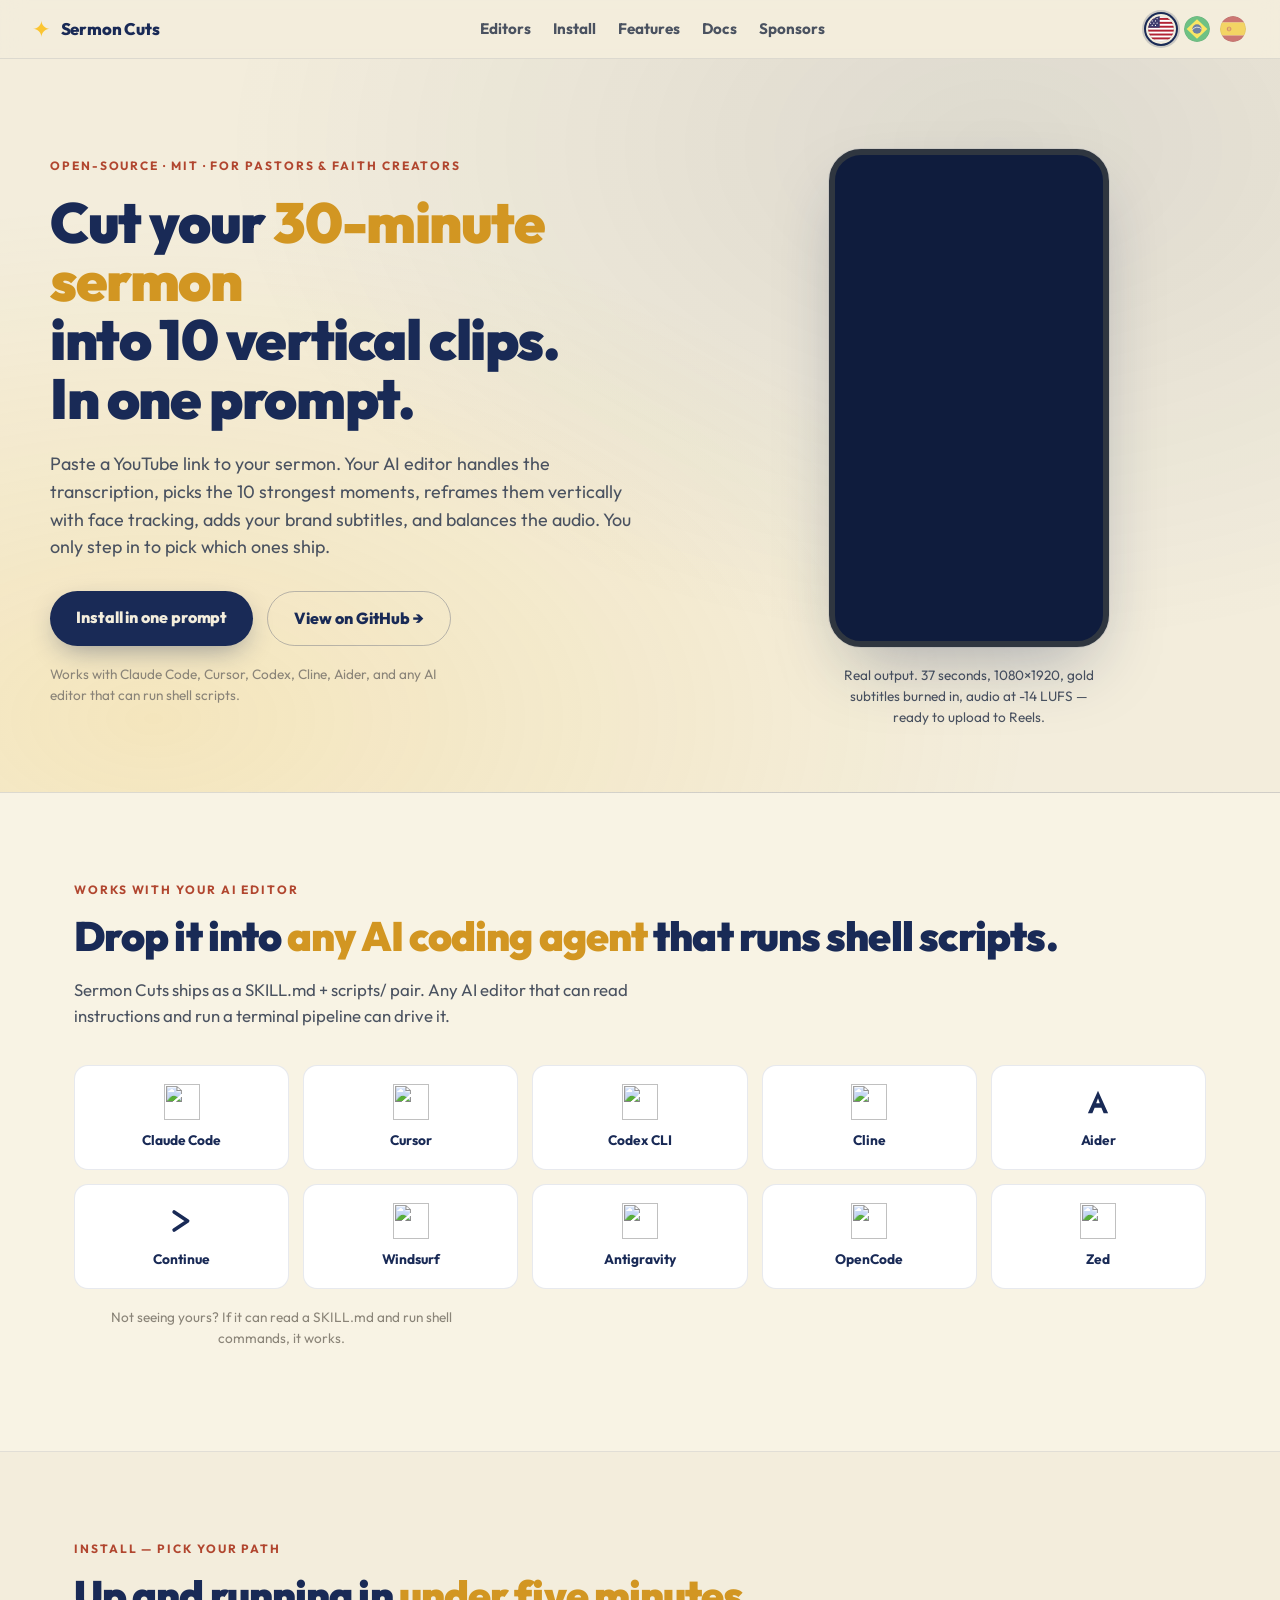
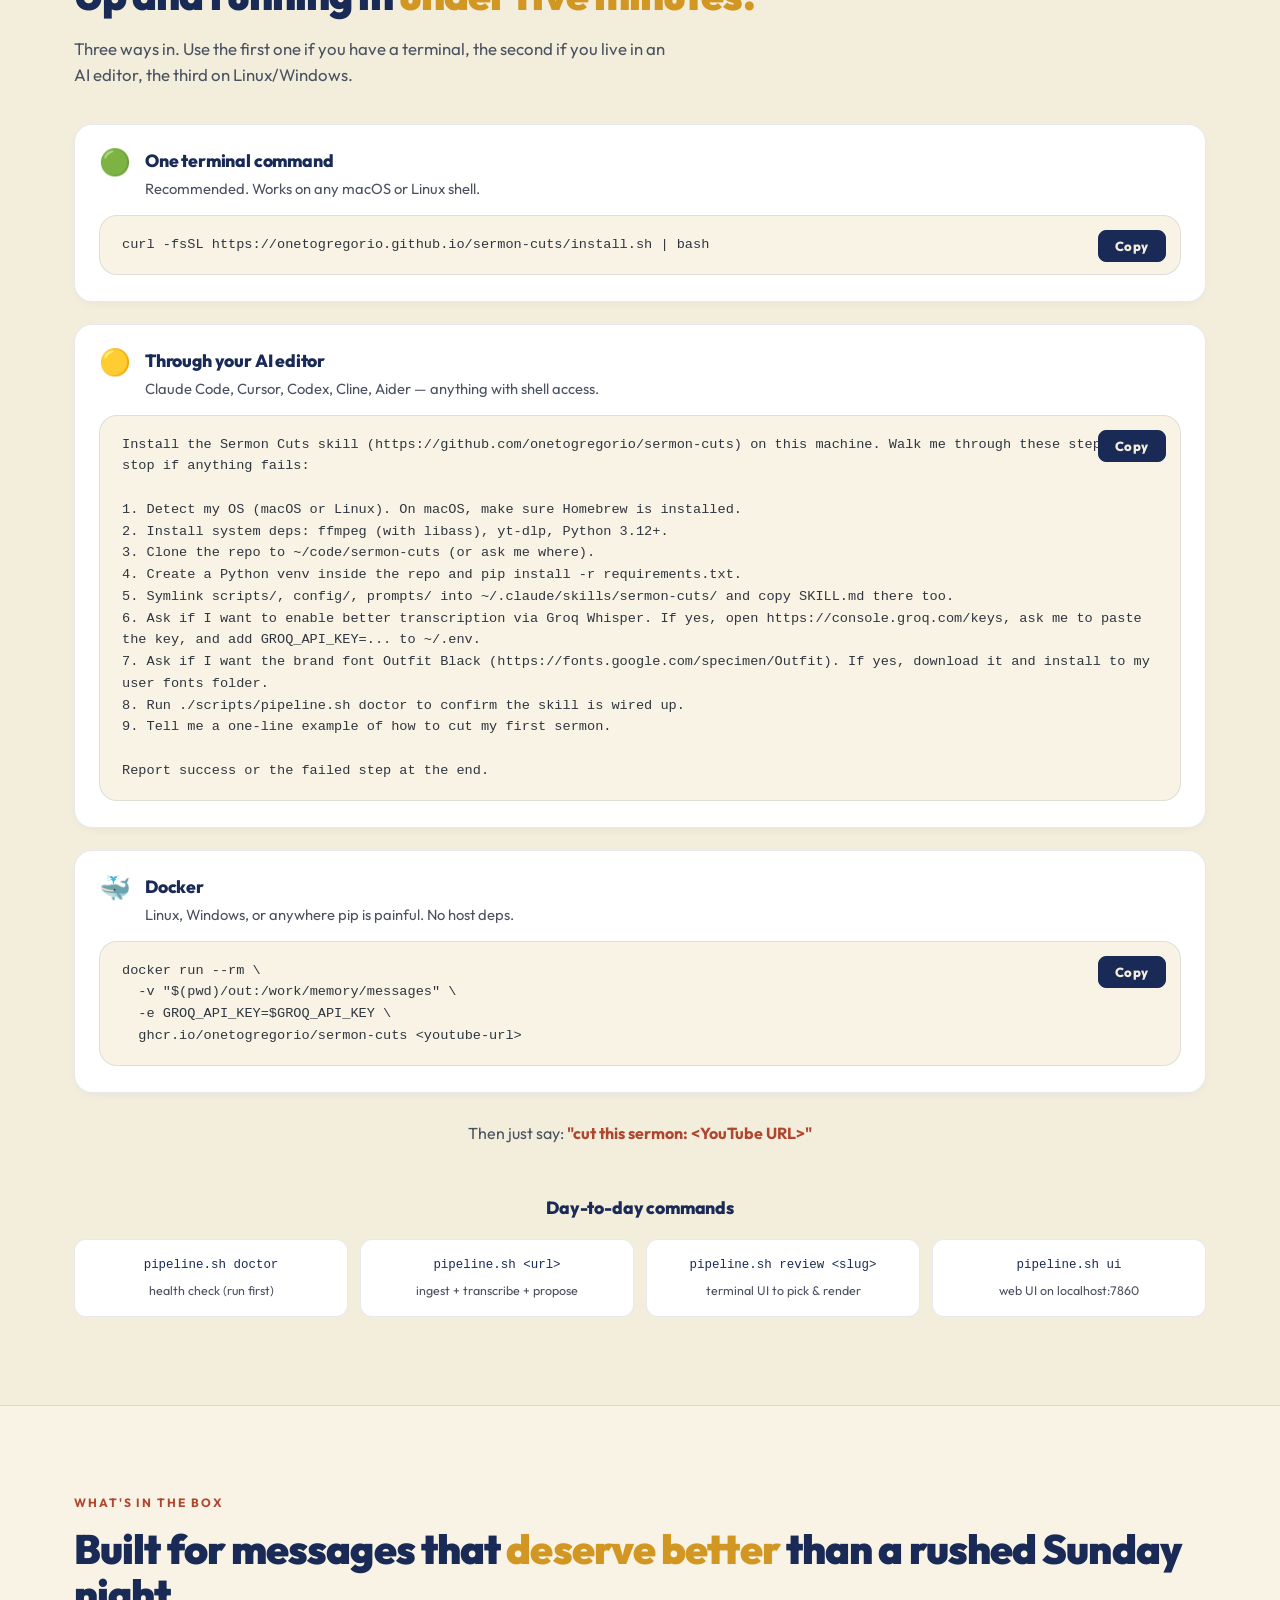
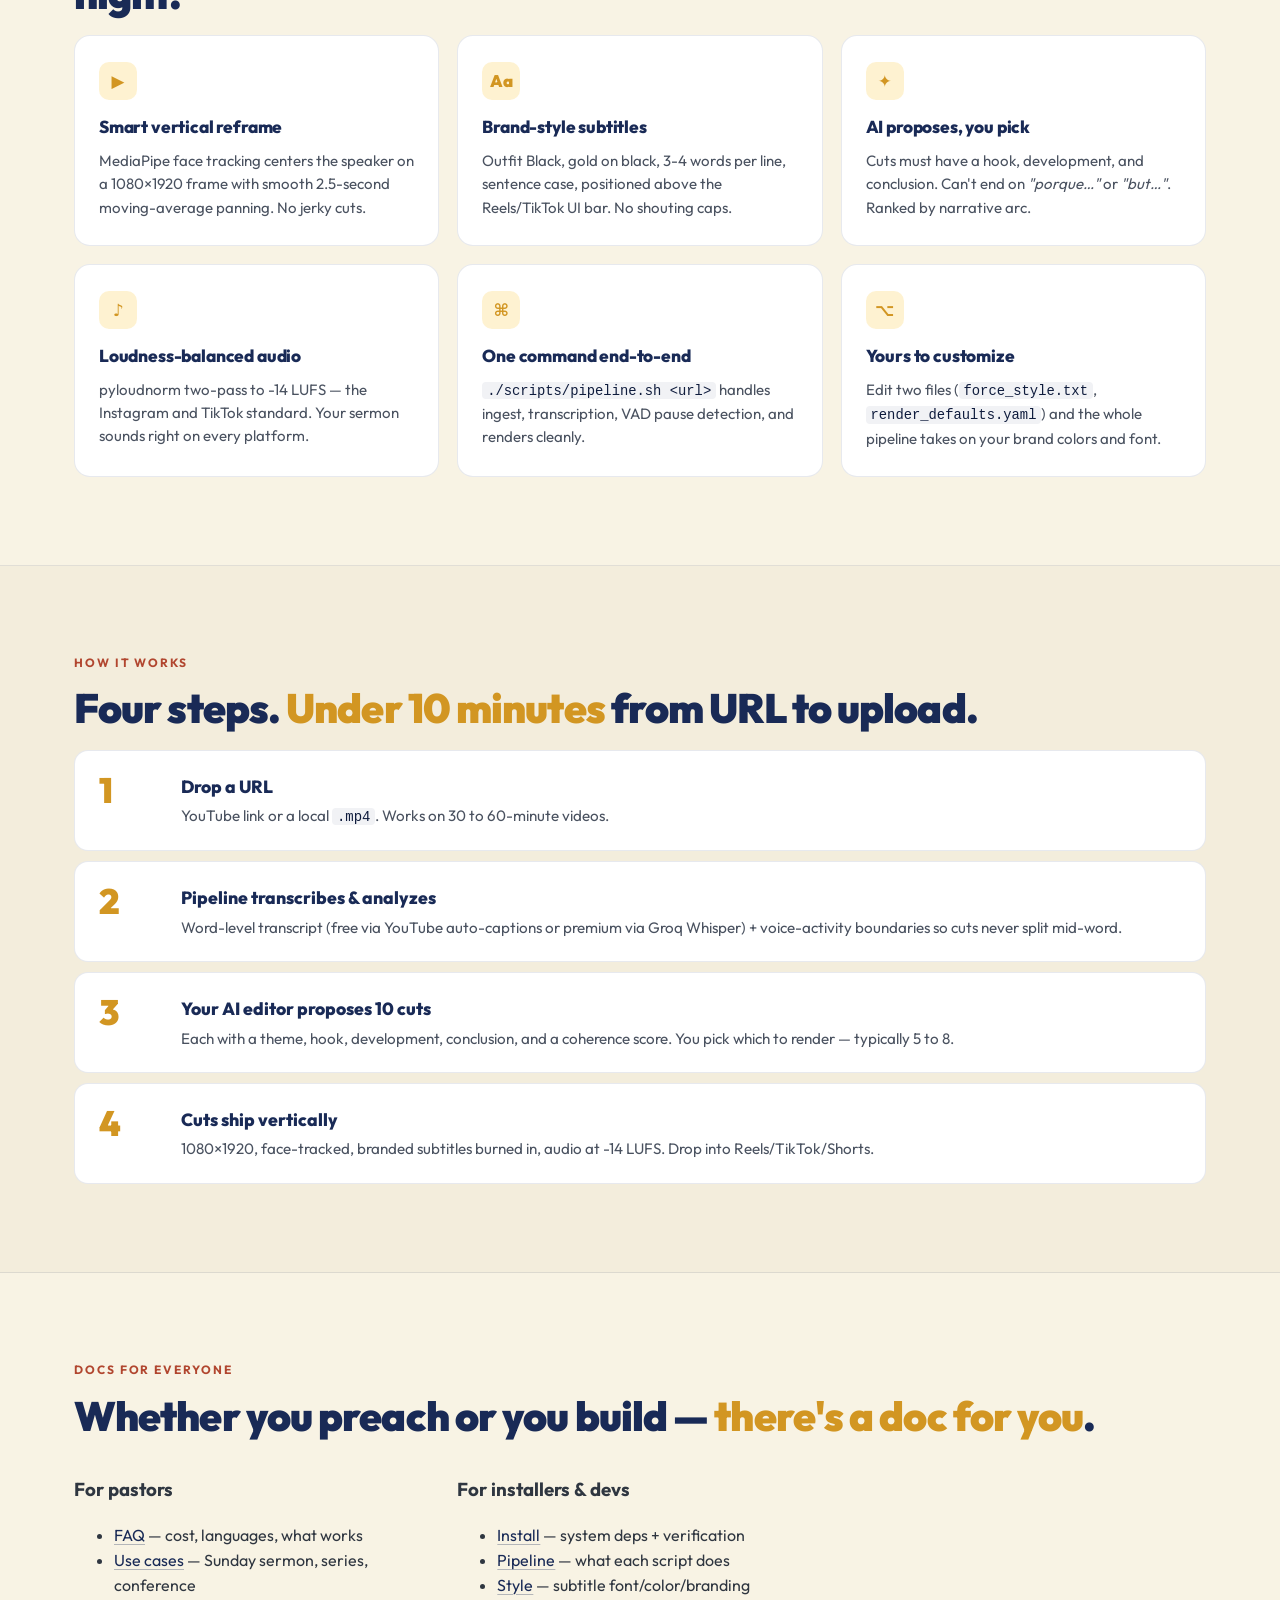
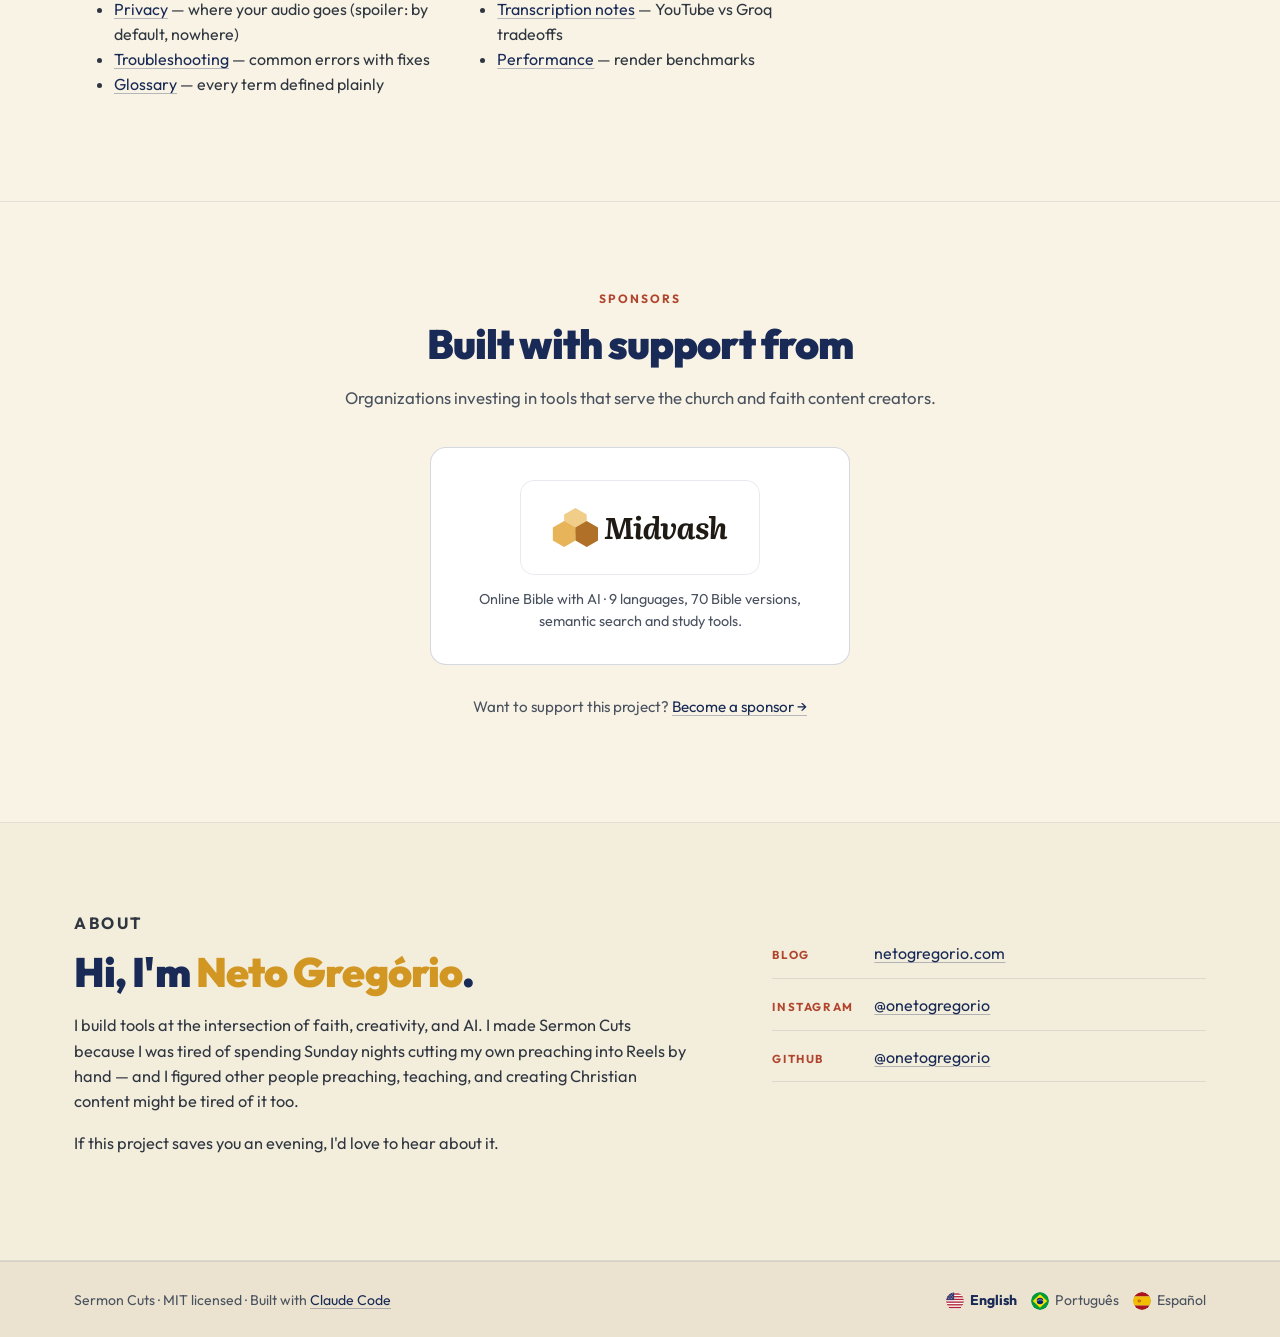
==== commit 76eadfd9: "feat(site): add Docs section + video a11y in en/pt/es Adds a #docs section to all three landing-page" ====
--- a/site/index.html
+++ b/site/index.html
@@ -24,6 +24,7 @@
       <a href="#editors">Editors</a>
       <a href="#install">Install</a>
       <a href="#features">Features</a>
+      <a href="#docs">Docs</a>
       <a href="#sponsors">Sponsors</a>
     </nav>
     <div class="lang-switch">
@@ -60,8 +61,14 @@
         </div>
         <div class="hero-demo">
           <div class="phone-frame">
-            <video autoplay muted loop playsinline preload="metadata" poster="">
+            <video autoplay muted loop playsinline preload="metadata" poster=""
+                   aria-label="Demo of a vertical 1080×1920 sermon clip produced by the Sermon Cuts pipeline, with gold subtitles burned in over a preacher on stage.">
               <source src="./assets/demo.mp4" type="video/mp4" />
+              <p>Your browser doesn't support inline video. The demo is a
+              37-second vertical clip of a sermon, with gold subtitles
+              burned in over a preacher on stage — see
+              <a href="https://github.com/onetogregorio/sermon-cuts/tree/main/examples/sample_cuts">examples/sample_cuts/</a>
+              for the actual MP4.</p>
             </video>
           </div>
           <p class="demo-caption">
@@ -289,6 +296,35 @@
             </div>
           </li>
         </ol>
+      </div>
+    </section>
+
+    <section id="docs" class="features">
+      <div class="container">
+        <p class="kicker">Docs for everyone</p>
+        <h2>Whether you preach or you build — <span class="gold">there's a doc for you</span>.</h2>
+        <div class="feature-grid">
+          <div class="feature-card">
+            <h3>For pastors</h3>
+            <ul>
+              <li><a href="https://github.com/onetogregorio/sermon-cuts/blob/main/docs/FAQ.md">FAQ</a> — cost, languages, what works</li>
+              <li><a href="https://github.com/onetogregorio/sermon-cuts/blob/main/docs/USE_CASES.md">Use cases</a> — Sunday sermon, series, conference</li>
+              <li><a href="https://github.com/onetogregorio/sermon-cuts/blob/main/docs/PRIVACY.md">Privacy</a> — where your audio goes (spoiler: by default, nowhere)</li>
+              <li><a href="https://github.com/onetogregorio/sermon-cuts/blob/main/docs/TROUBLESHOOTING.md">Troubleshooting</a> — common errors with fixes</li>
+              <li><a href="https://github.com/onetogregorio/sermon-cuts/blob/main/docs/GLOSSARY.md">Glossary</a> — every term defined plainly</li>
+            </ul>
+          </div>
+          <div class="feature-card">
+            <h3>For installers &amp; devs</h3>
+            <ul>
+              <li><a href="https://github.com/onetogregorio/sermon-cuts/blob/main/docs/INSTALL.md">Install</a> — system deps + verification</li>
+              <li><a href="https://github.com/onetogregorio/sermon-cuts/blob/main/docs/PIPELINE.md">Pipeline</a> — what each script does</li>
+              <li><a href="https://github.com/onetogregorio/sermon-cuts/blob/main/docs/STYLE.md">Style</a> — subtitle font/color/branding</li>
+              <li><a href="https://github.com/onetogregorio/sermon-cuts/blob/main/docs/TRANSCRIPTION_NOTES.md">Transcription notes</a> — YouTube vs Groq tradeoffs</li>
+              <li><a href="https://github.com/onetogregorio/sermon-cuts/blob/main/docs/PERFORMANCE.md">Performance</a> — render benchmarks</li>
+            </ul>
+          </div>
+        </div>
       </div>
     </section>
 
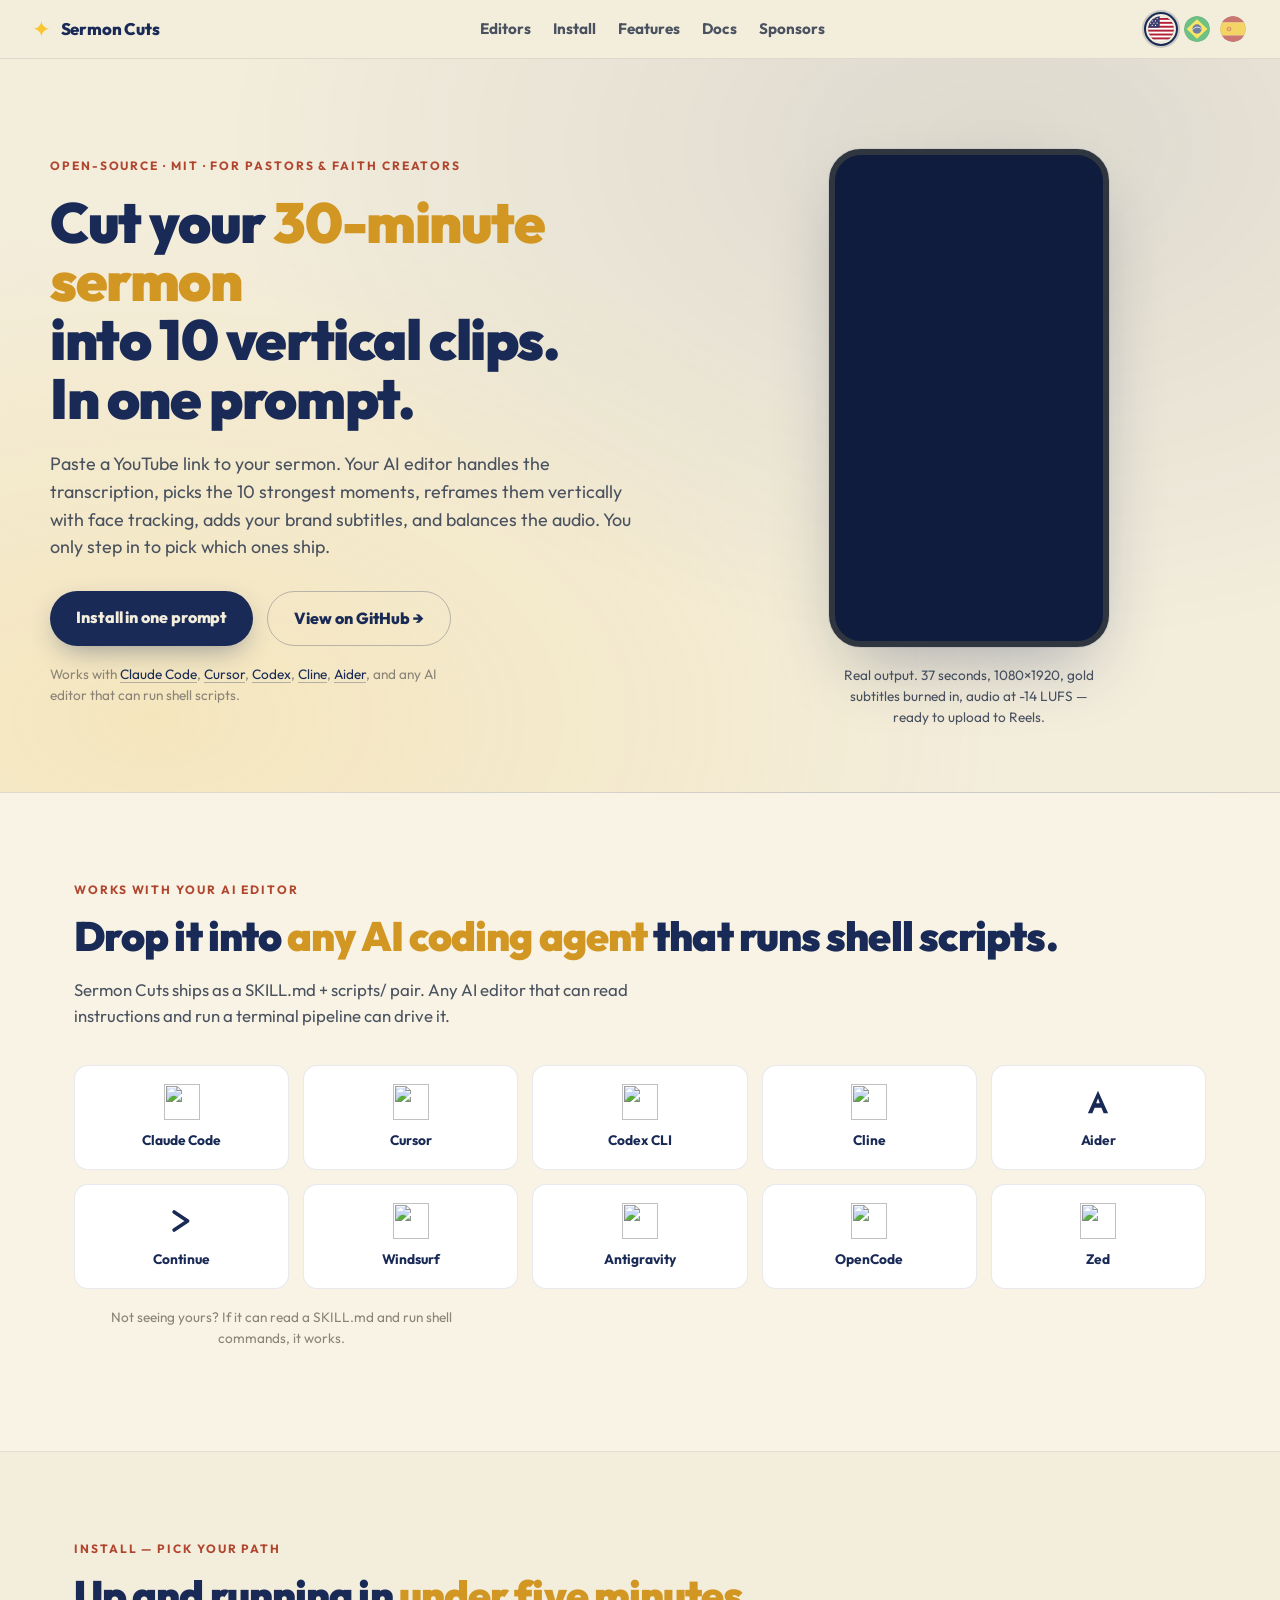
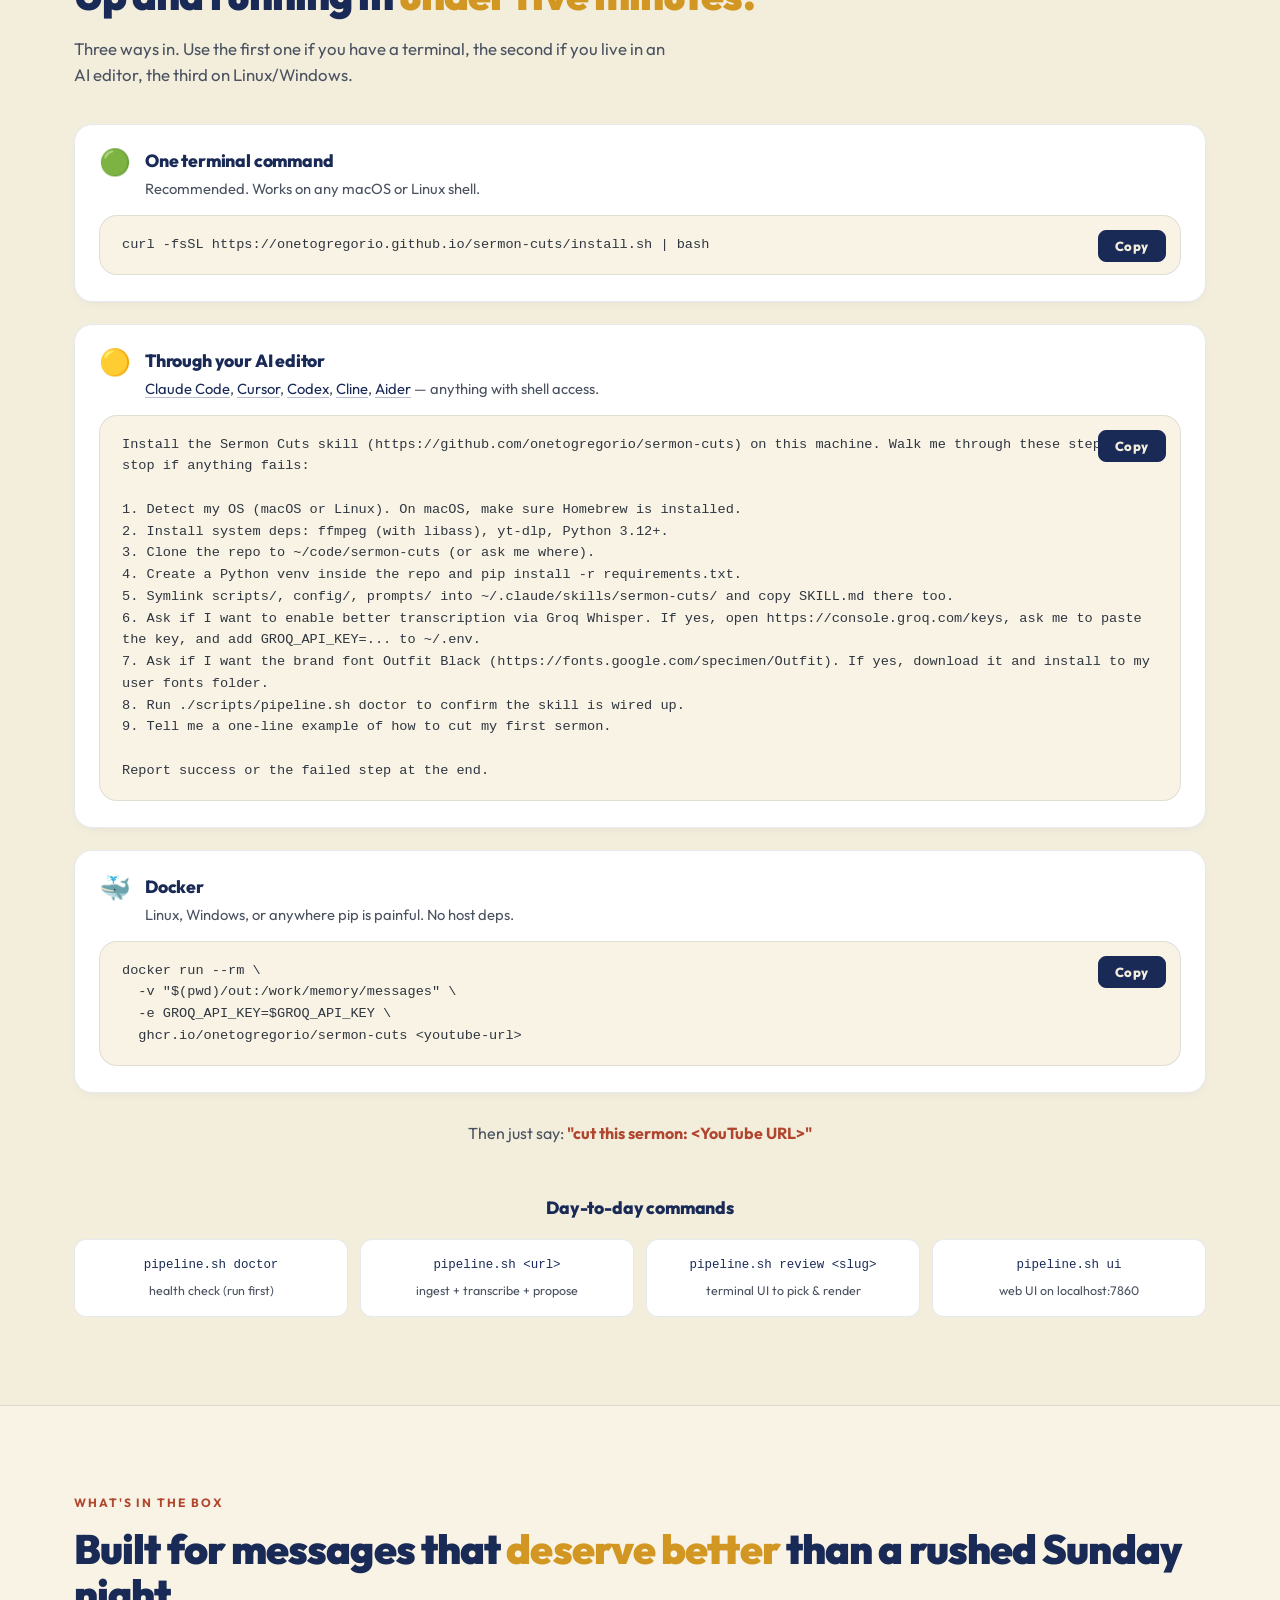
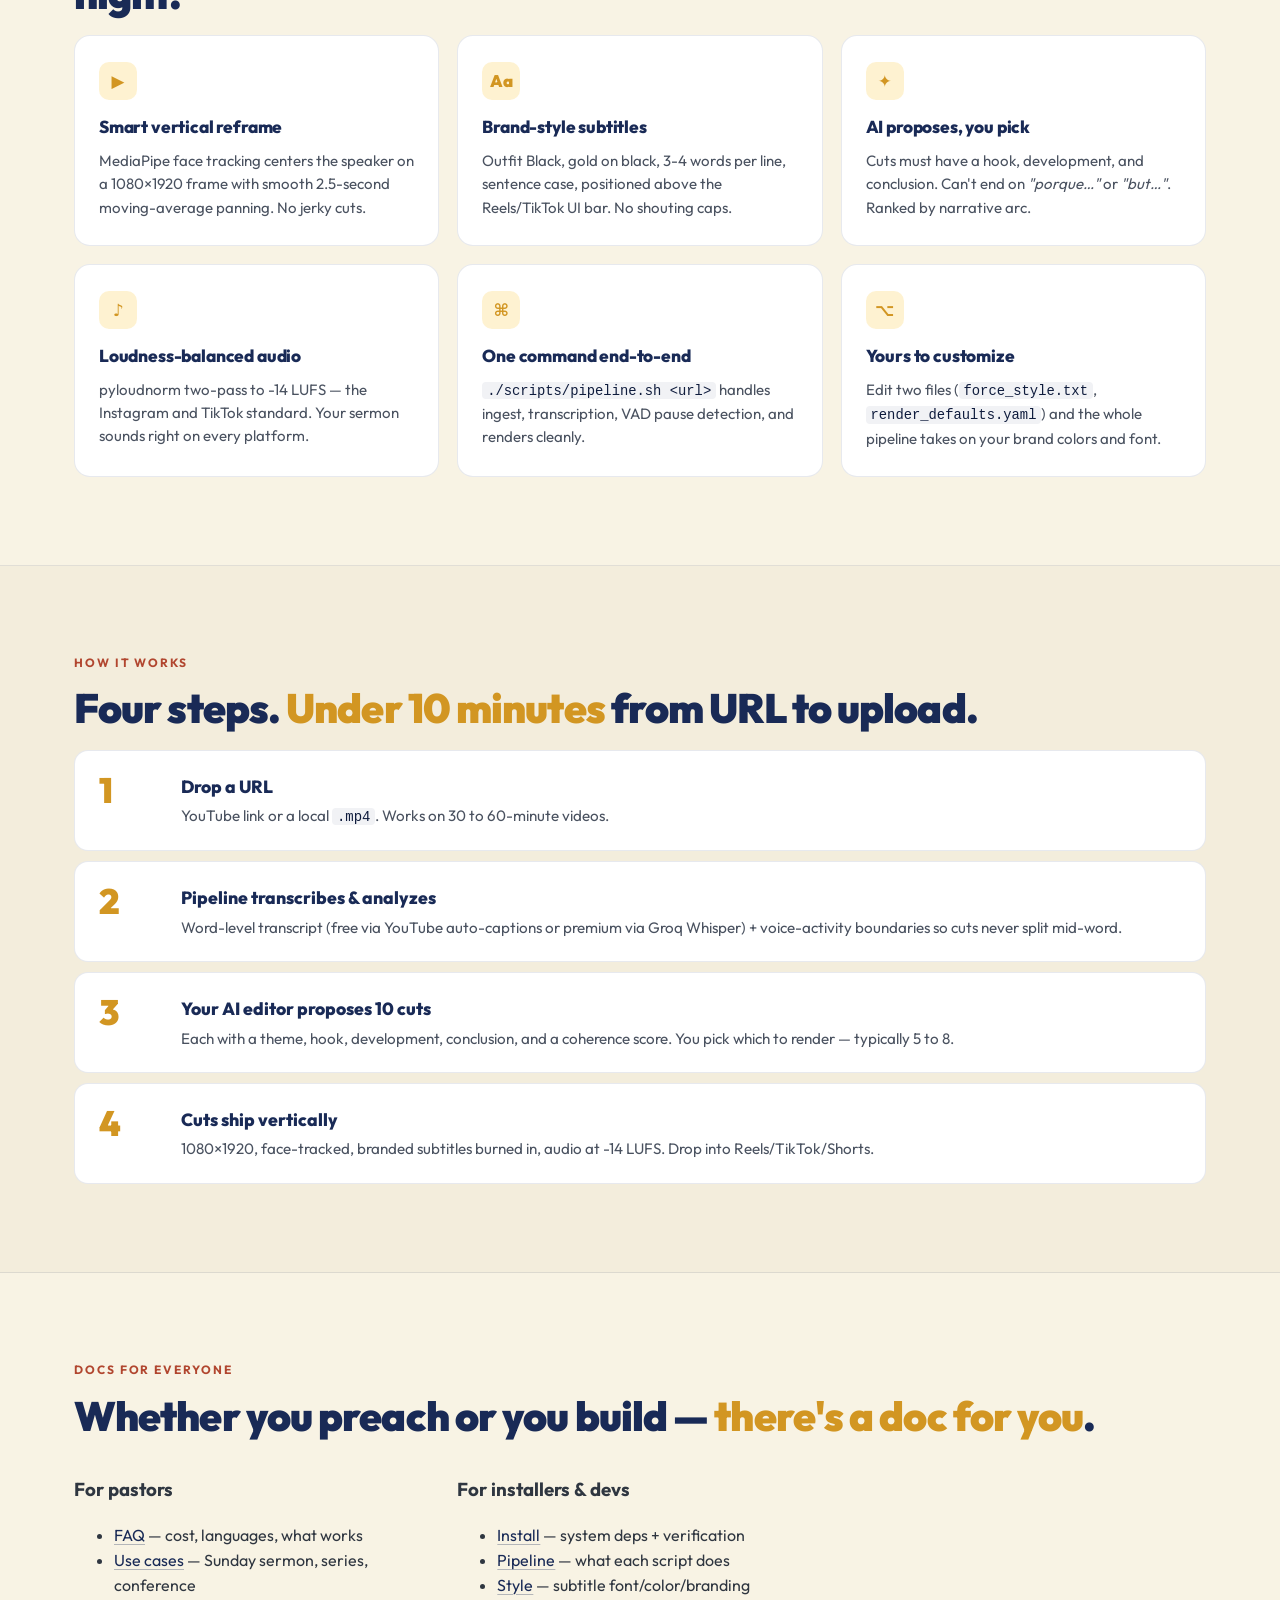
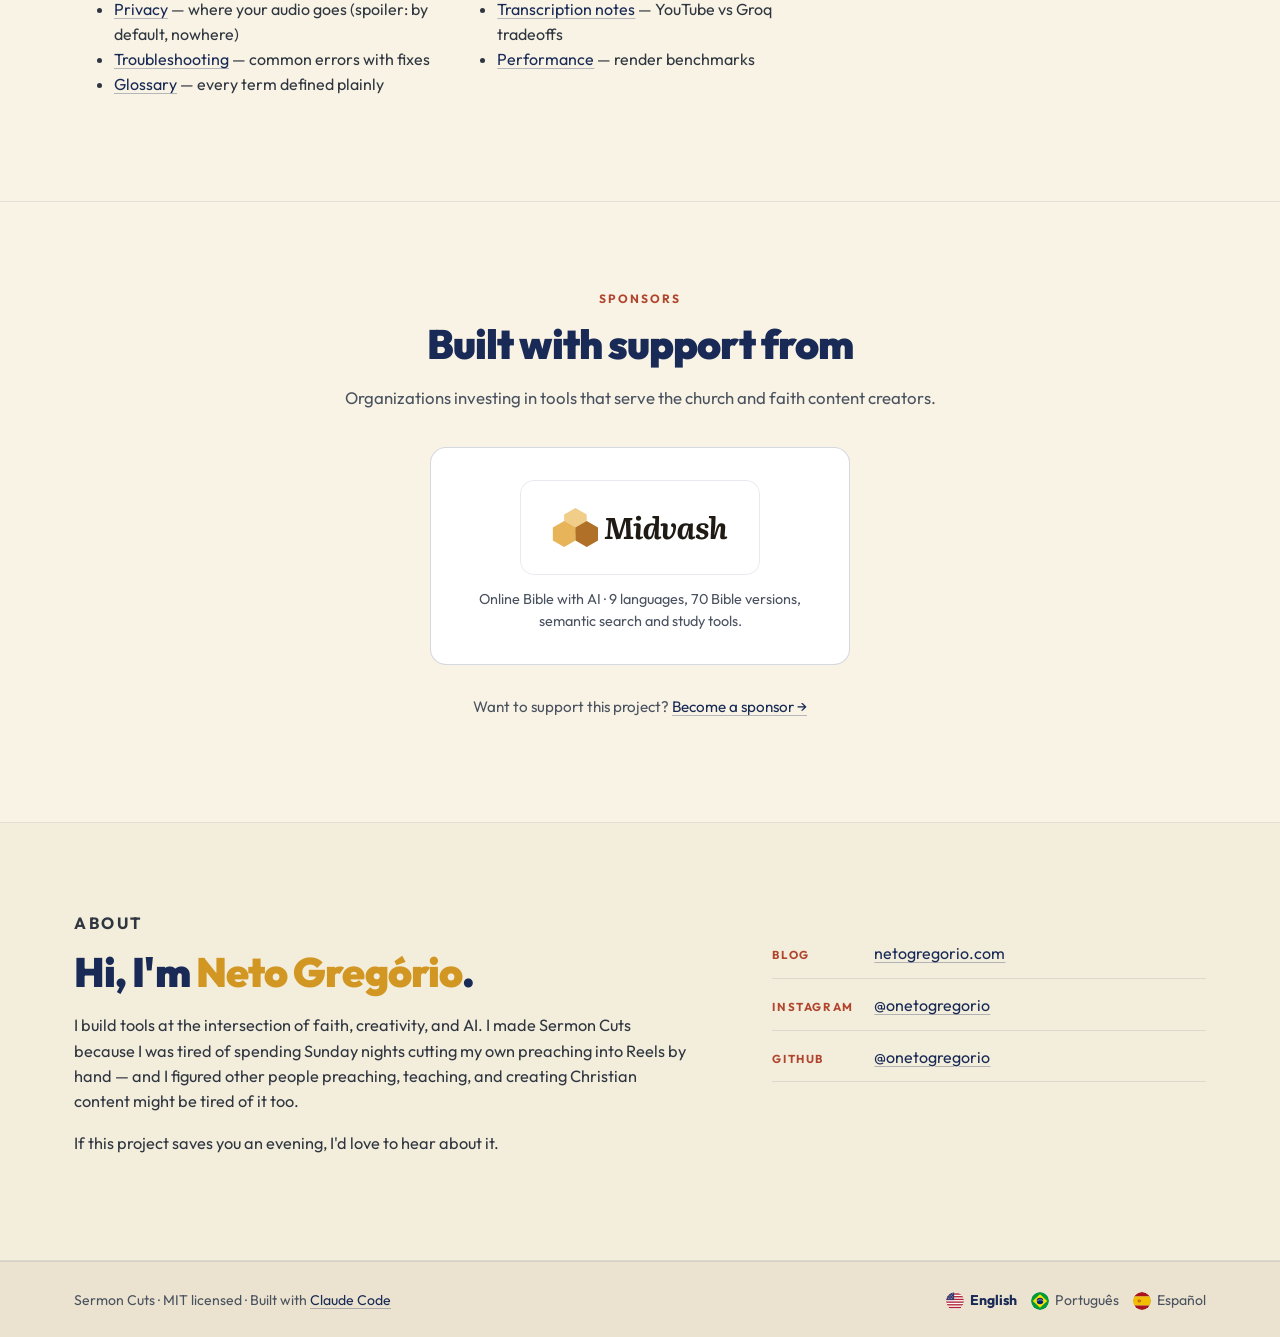
==== commit 3d0e505a: "docs(lp,readme): link AI-editor mentions + reflect path/style changes Landing page (en/pt/es): the i" ====
--- a/site/index.html
+++ b/site/index.html
@@ -55,8 +55,13 @@
             <a href="https://github.com/onetogregorio/sermon-cuts" class="btn btn-ghost">View on GitHub →</a>
           </div>
           <p class="micro">
-            Works with Claude Code, Cursor, Codex, Cline, Aider, and any AI
-            editor that can run shell scripts.
+            Works with
+            <a href="https://claude.com/claude-code" target="_blank" rel="noopener">Claude Code</a>,
+            <a href="https://cursor.com" target="_blank" rel="noopener">Cursor</a>,
+            <a href="https://github.com/openai/codex" target="_blank" rel="noopener">Codex</a>,
+            <a href="https://github.com/cline/cline" target="_blank" rel="noopener">Cline</a>,
+            <a href="https://aider.chat" target="_blank" rel="noopener">Aider</a>,
+            and any AI editor that can run shell scripts.
           </p>
         </div>
         <div class="hero-demo">
@@ -164,7 +169,14 @@
               <span class="install-icon">🟡</span>
               <div>
                 <h3>Through your AI editor</h3>
-                <p>Claude Code, Cursor, Codex, Cline, Aider — anything with shell access.</p>
+                <p>
+                  <a href="https://claude.com/claude-code" target="_blank" rel="noopener">Claude Code</a>,
+                  <a href="https://cursor.com" target="_blank" rel="noopener">Cursor</a>,
+                  <a href="https://github.com/openai/codex" target="_blank" rel="noopener">Codex</a>,
+                  <a href="https://github.com/cline/cline" target="_blank" rel="noopener">Cline</a>,
+                  <a href="https://aider.chat" target="_blank" rel="noopener">Aider</a>
+                  — anything with shell access.
+                </p>
               </div>
             </div>
             <div class="code-card">
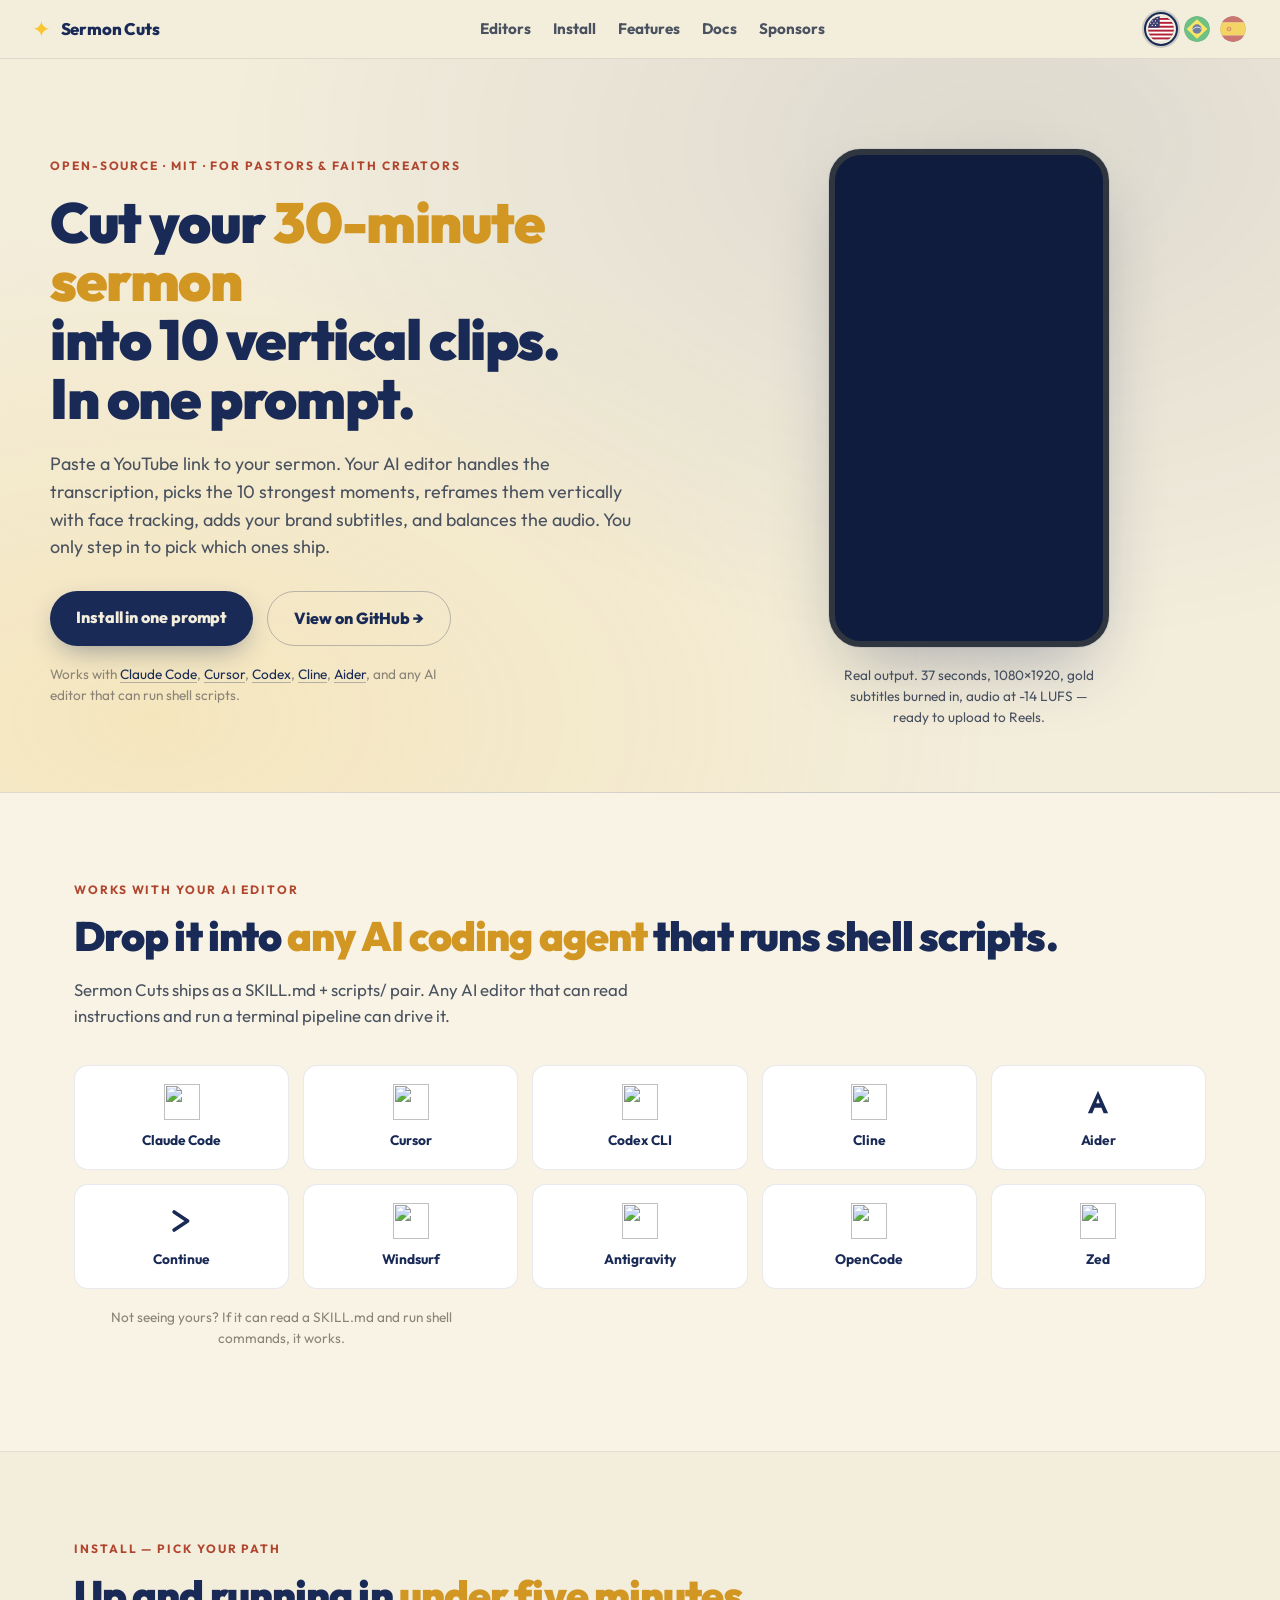
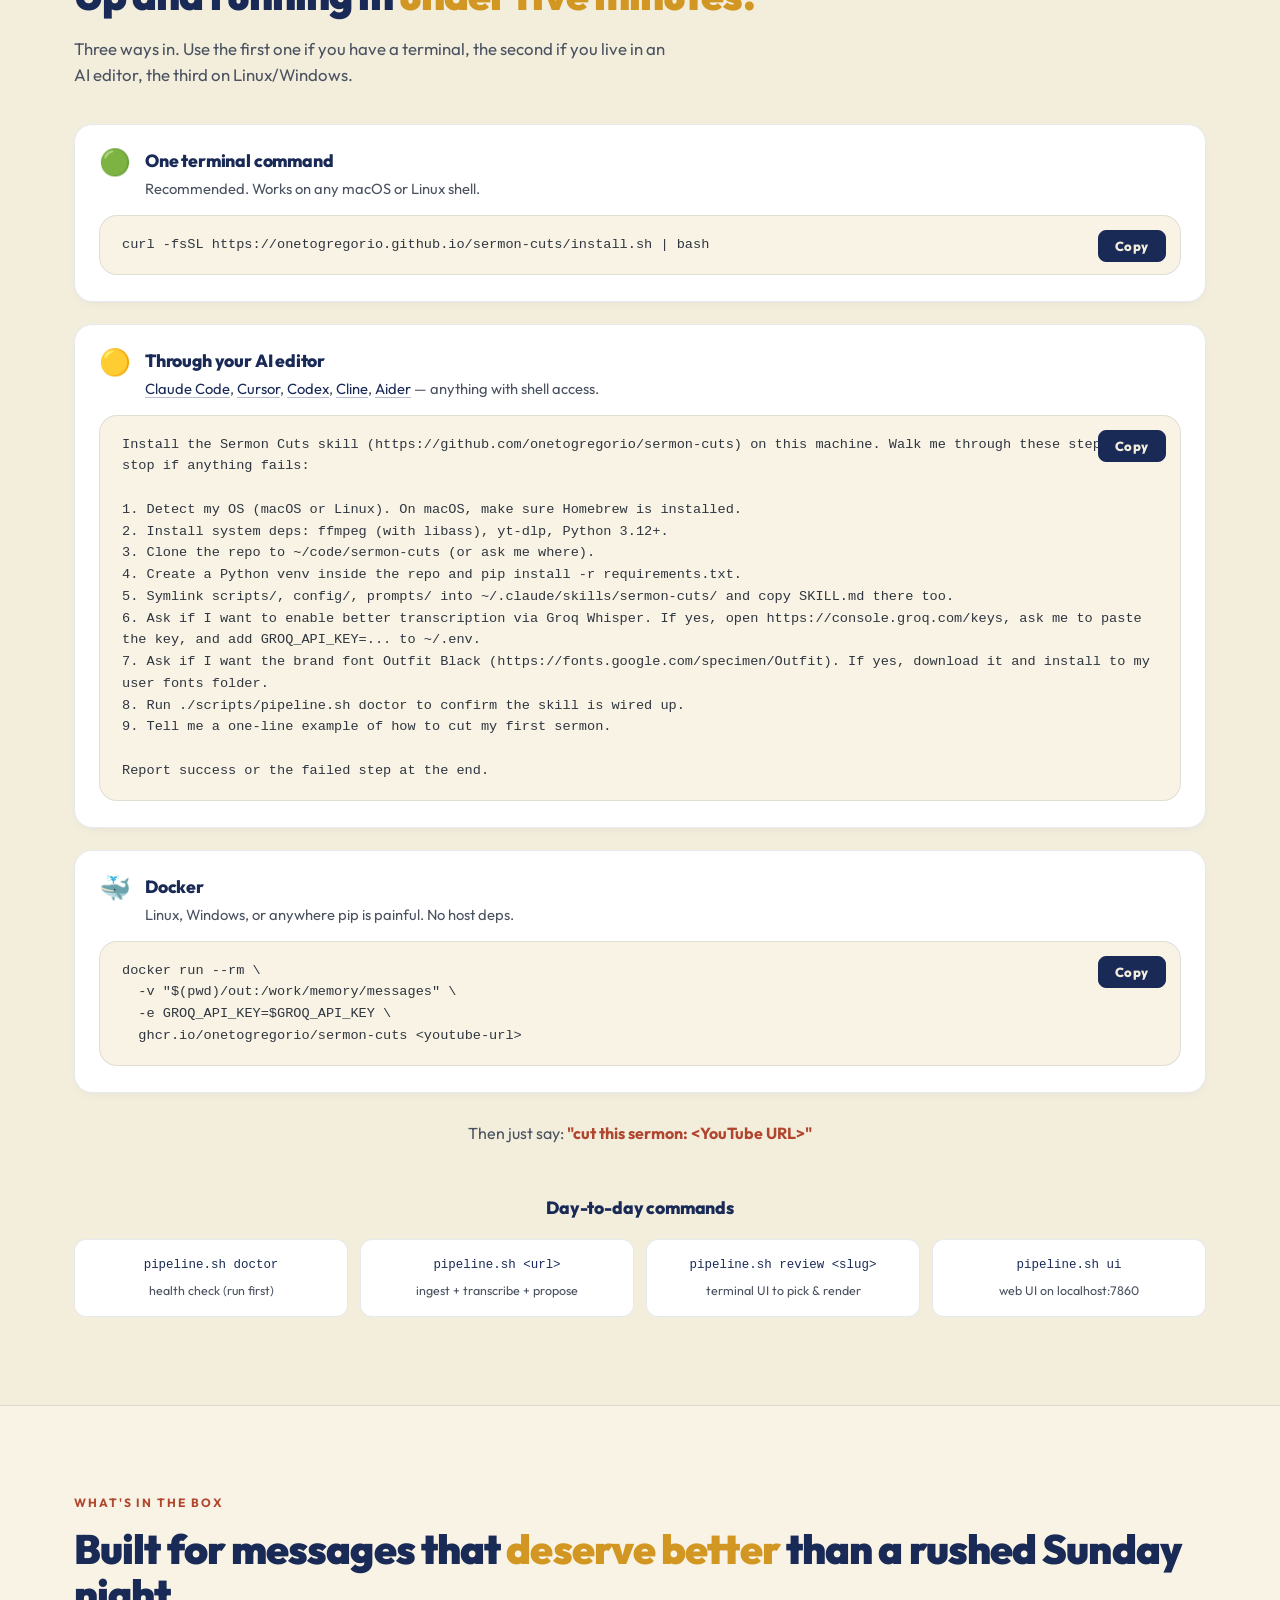
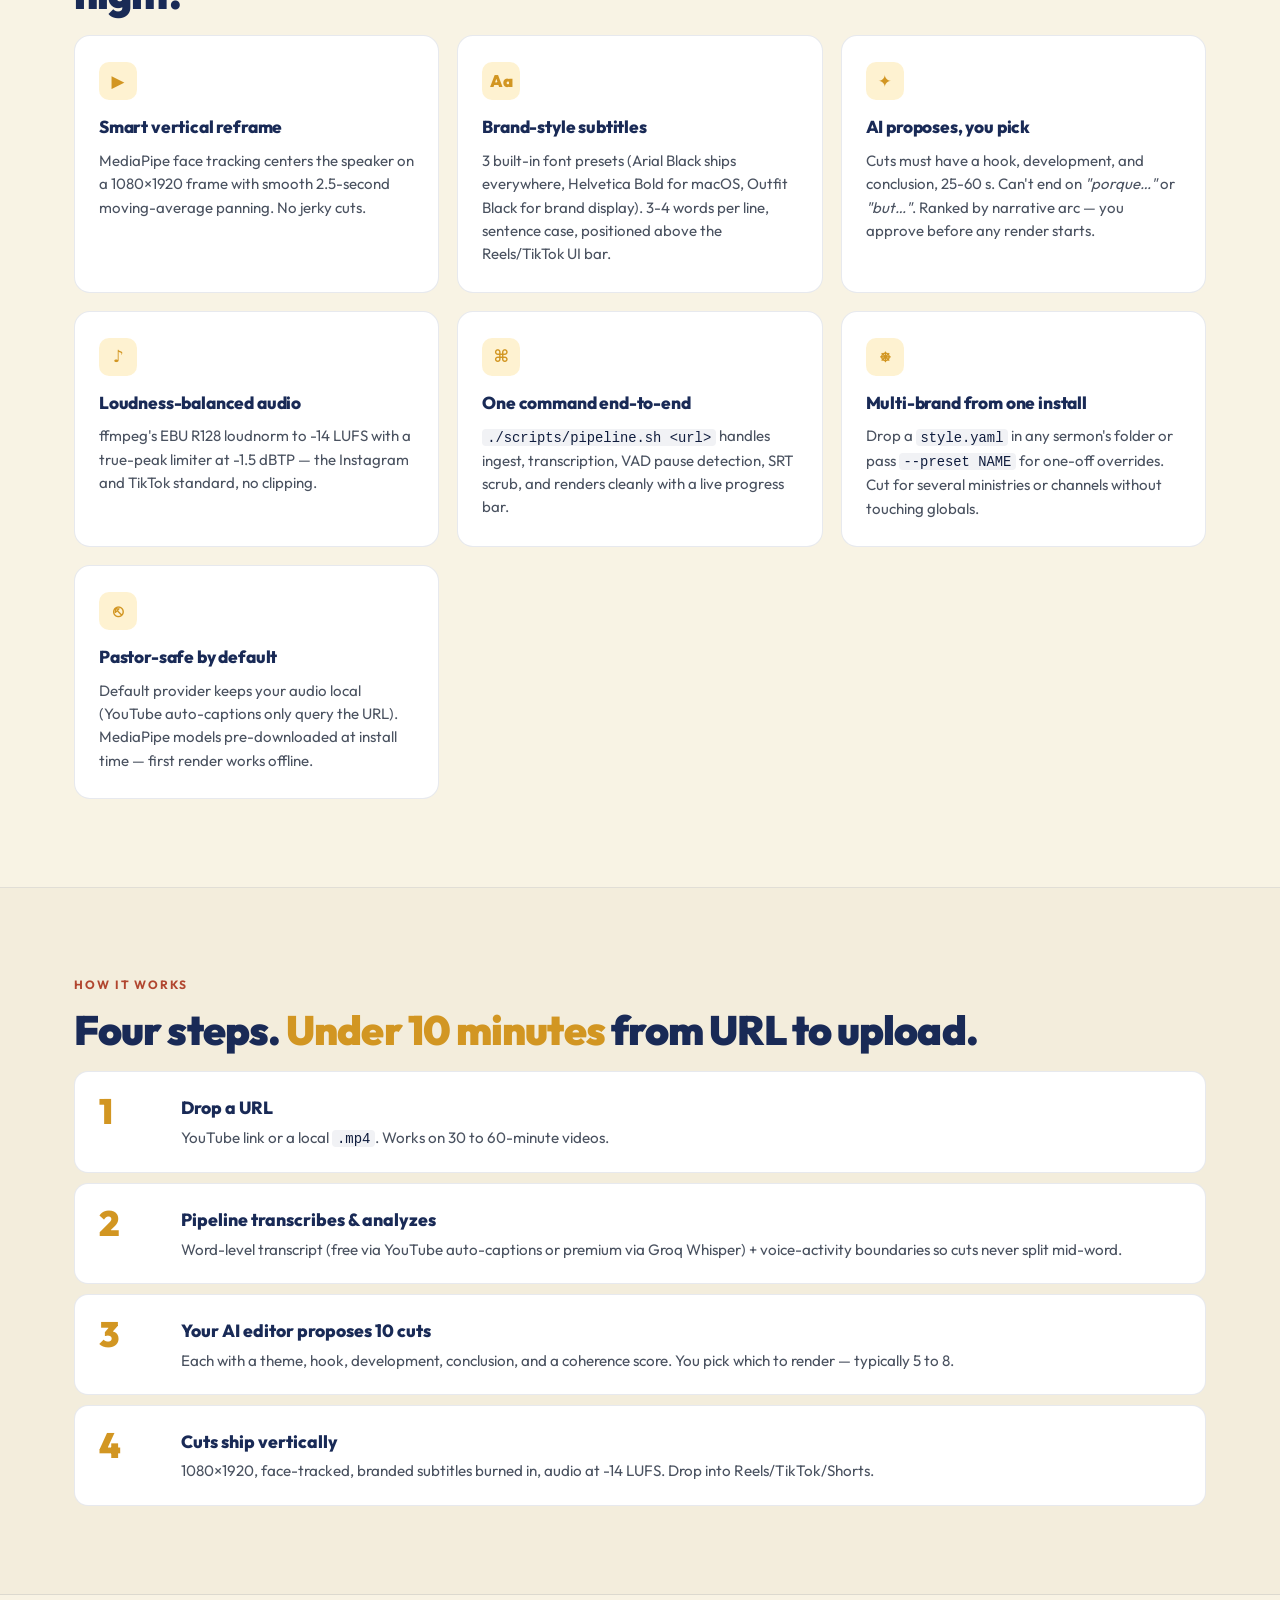
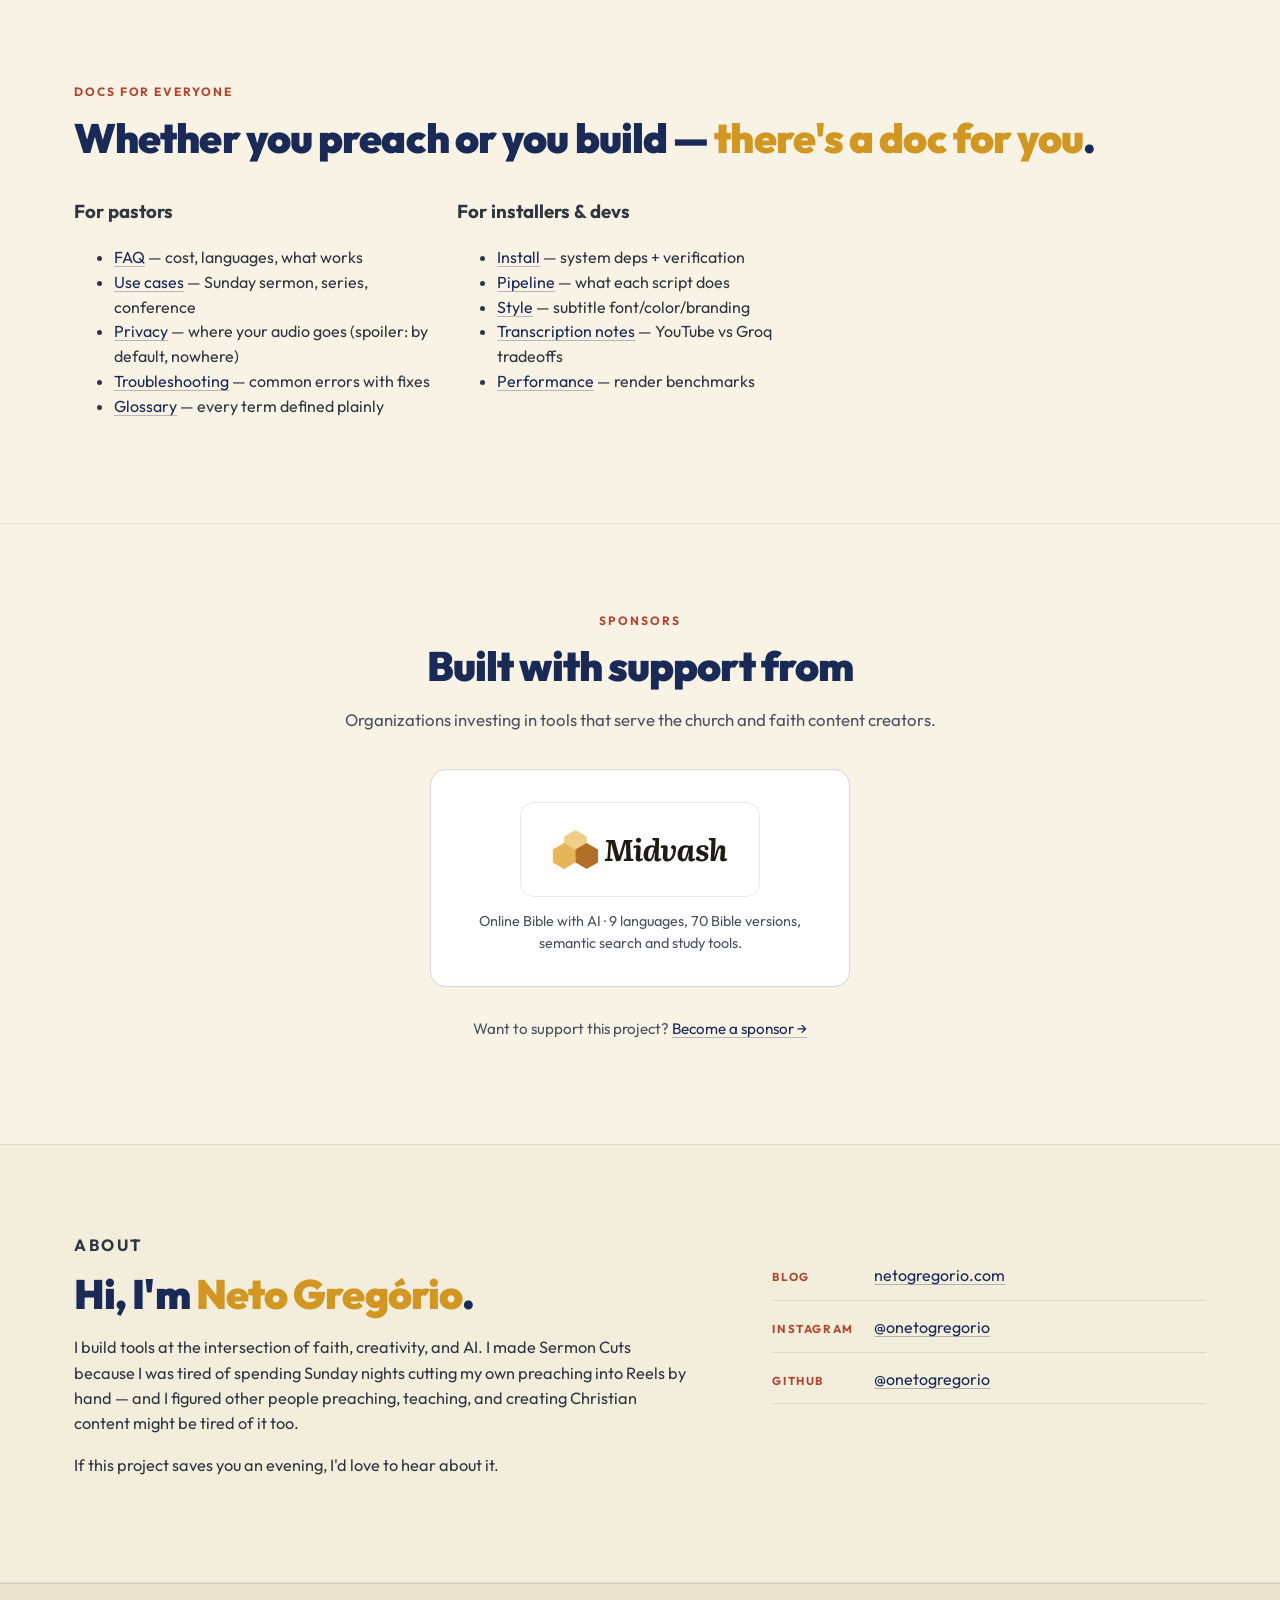
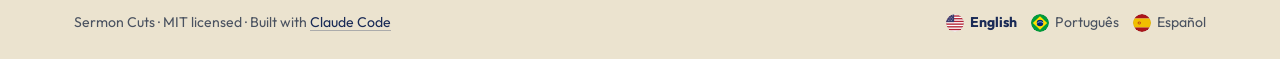
==== commit 76717bcf: "docs(lp): refresh features section with v1.1 capabilities (en/pt/es) Three feature cards on the land" ====
--- a/site/index.html
+++ b/site/index.html
@@ -243,32 +243,43 @@
           <article class="card">
             <div class="icon">Aa</div>
             <h3>Brand-style subtitles</h3>
-            <p>Outfit Black, gold on black, 3-4 words per line, sentence case,
-              positioned above the Reels/TikTok UI bar. No shouting caps.</p>
+            <p>3 built-in font presets (Arial Black ships everywhere, Helvetica Bold
+              for macOS, Outfit Black for brand display). 3-4 words per line,
+              sentence case, positioned above the Reels/TikTok UI bar.</p>
           </article>
           <article class="card">
             <div class="icon">✦</div>
             <h3>AI proposes, you pick</h3>
-            <p>Cuts must have a hook, development, and conclusion. Can't end
-              on <em>"porque…"</em> or <em>"but…"</em>. Ranked by narrative arc.</p>
+            <p>Cuts must have a hook, development, and conclusion, 25-60 s.
+              Can't end on <em>"porque…"</em> or <em>"but…"</em>. Ranked by
+              narrative arc — you approve before any render starts.</p>
           </article>
           <article class="card">
             <div class="icon">♪</div>
             <h3>Loudness-balanced audio</h3>
-            <p>pyloudnorm two-pass to -14 LUFS — the Instagram and TikTok
-              standard. Your sermon sounds right on every platform.</p>
+            <p>ffmpeg's EBU R128 loudnorm to -14 LUFS with a true-peak limiter
+              at -1.5 dBTP — the Instagram and TikTok standard, no clipping.</p>
           </article>
           <article class="card">
             <div class="icon">⌘</div>
             <h3>One command end-to-end</h3>
             <p><code>./scripts/pipeline.sh &lt;url&gt;</code> handles ingest,
-              transcription, VAD pause detection, and renders cleanly.</p>
-          </article>
-          <article class="card">
-            <div class="icon">⌥</div>
-            <h3>Yours to customize</h3>
-            <p>Edit two files (<code>force_style.txt</code>, <code>render_defaults.yaml</code>)
-              and the whole pipeline takes on your brand colors and font.</p>
+              transcription, VAD pause detection, SRT scrub, and renders cleanly
+              with a live progress bar.</p>
+          </article>
+          <article class="card">
+            <div class="icon">⎈</div>
+            <h3>Multi-brand from one install</h3>
+            <p>Drop a <code>style.yaml</code> in any sermon's folder or pass
+              <code>--preset NAME</code> for one-off overrides. Cut for several
+              ministries or channels without touching globals.</p>
+          </article>
+          <article class="card">
+            <div class="icon">⎋</div>
+            <h3>Pastor-safe by default</h3>
+            <p>Default provider keeps your audio local (YouTube auto-captions only
+              query the URL). MediaPipe models pre-downloaded at install time —
+              first render works offline.</p>
           </article>
         </div>
       </div>
